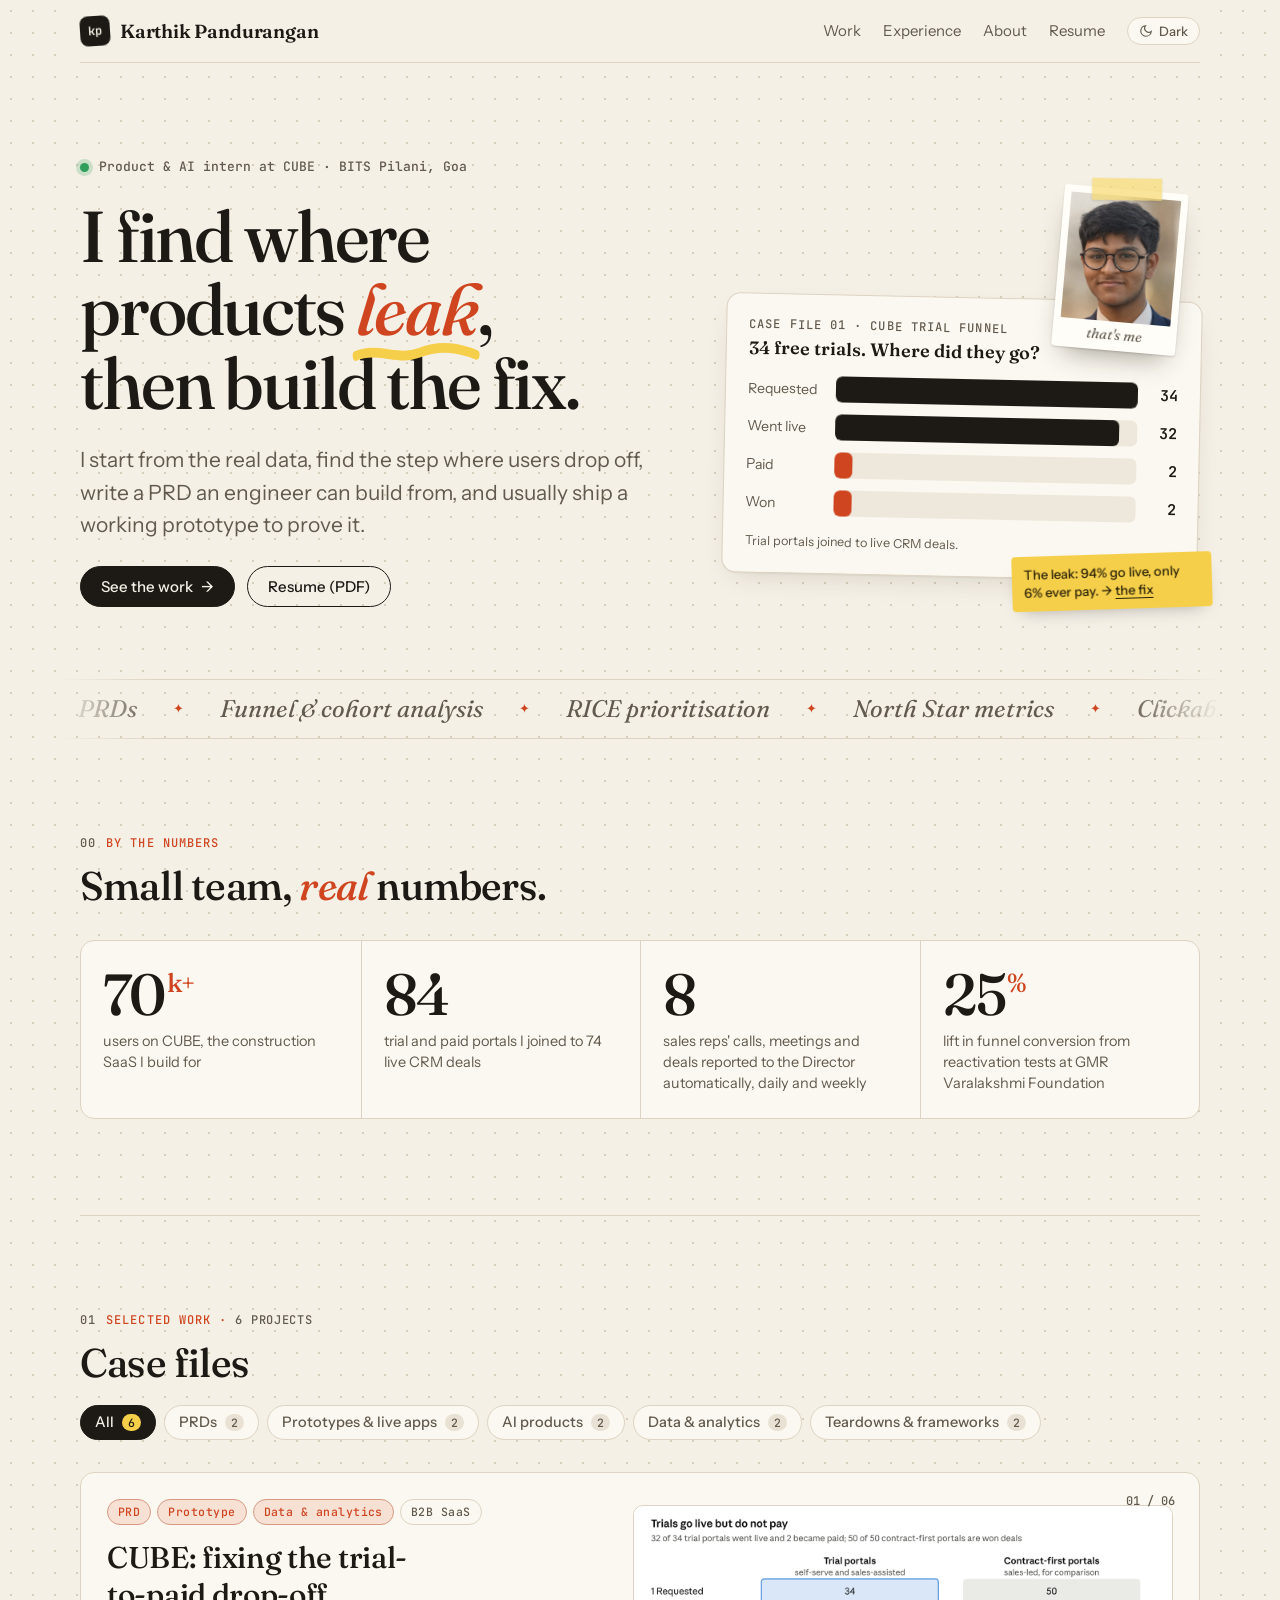
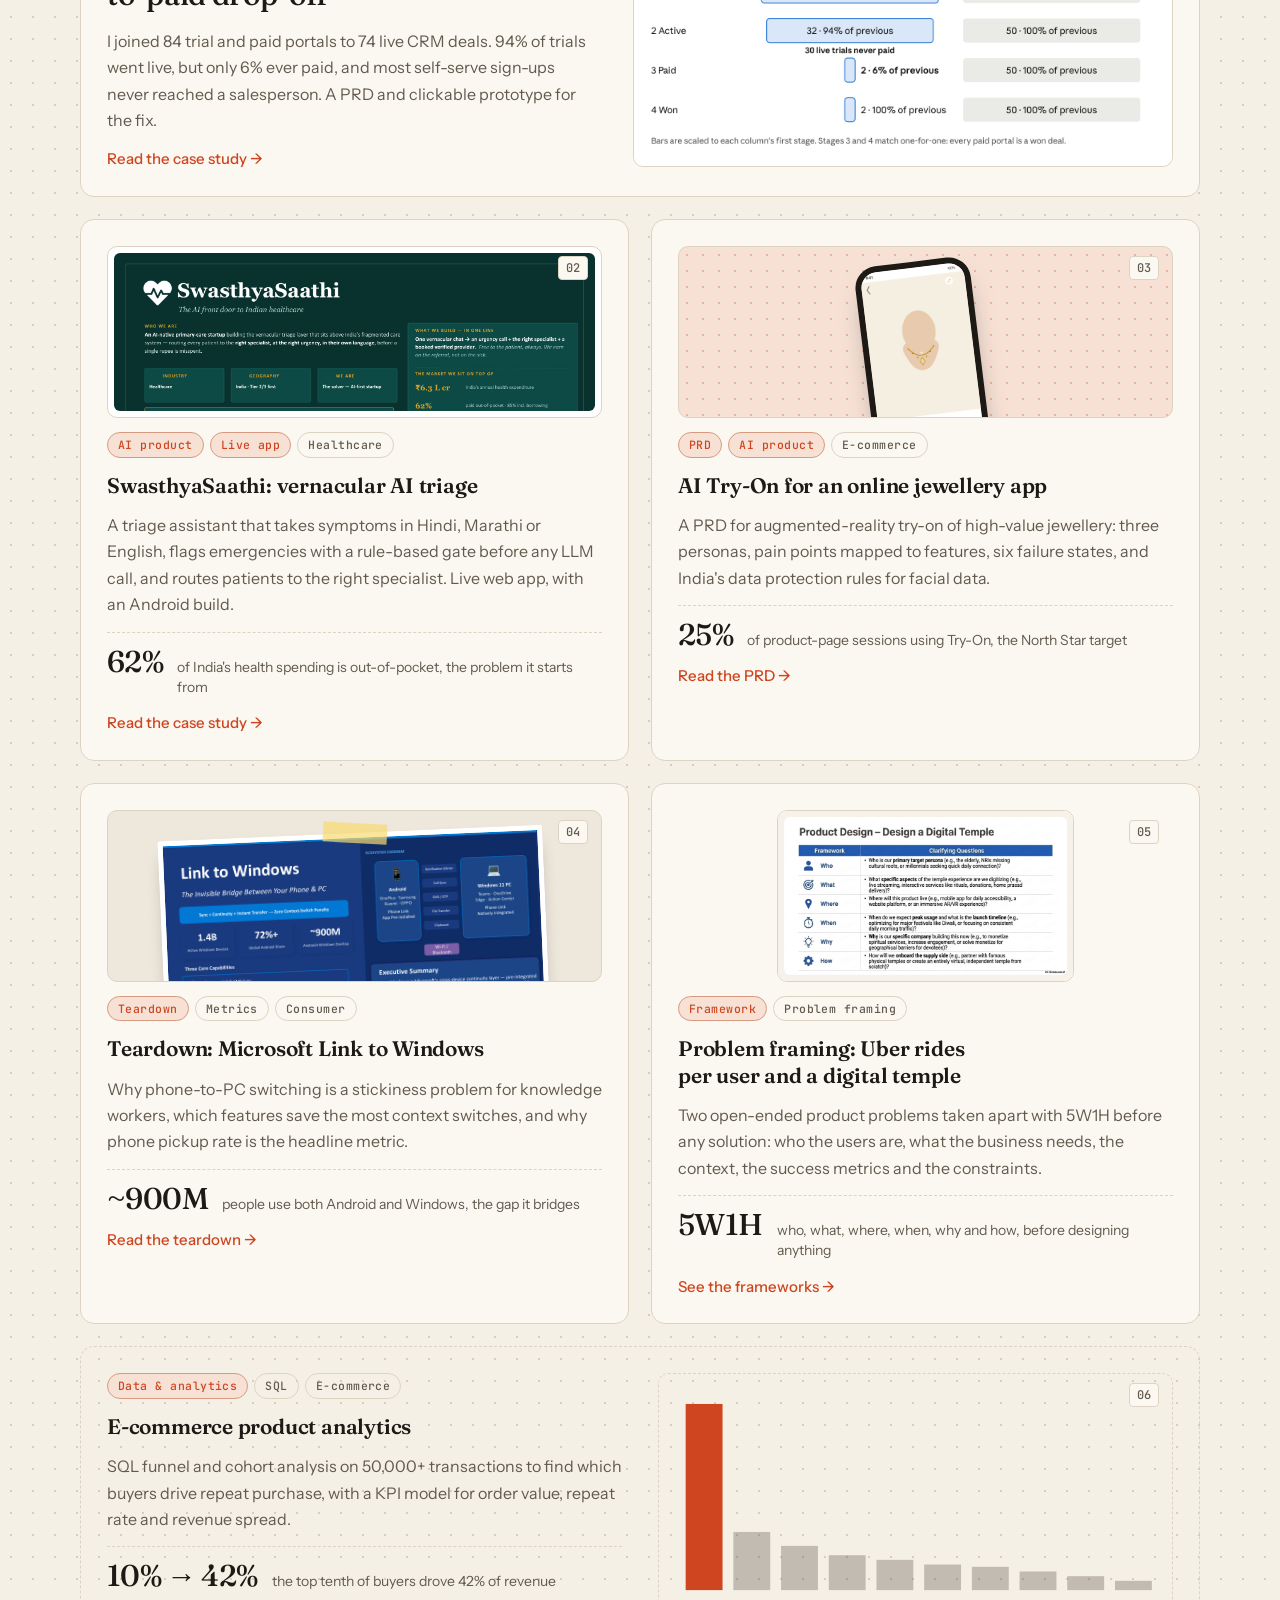
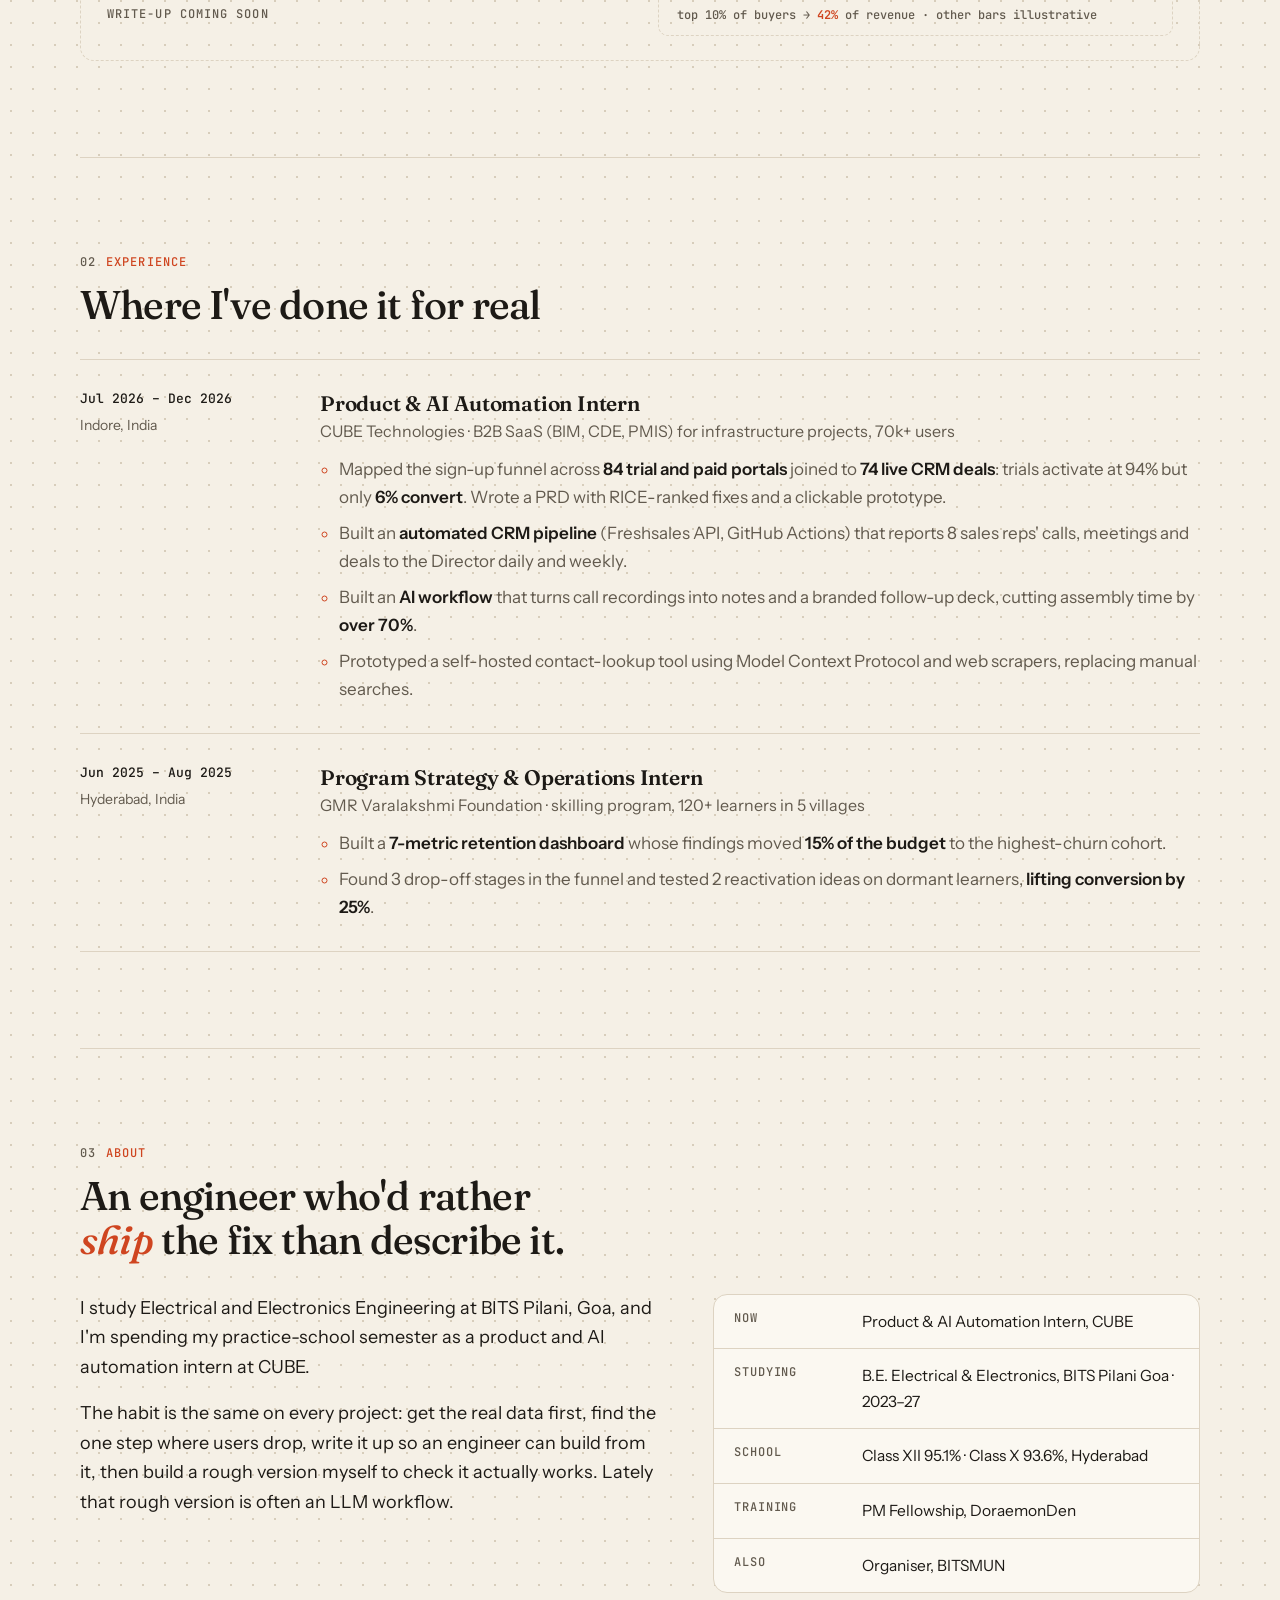
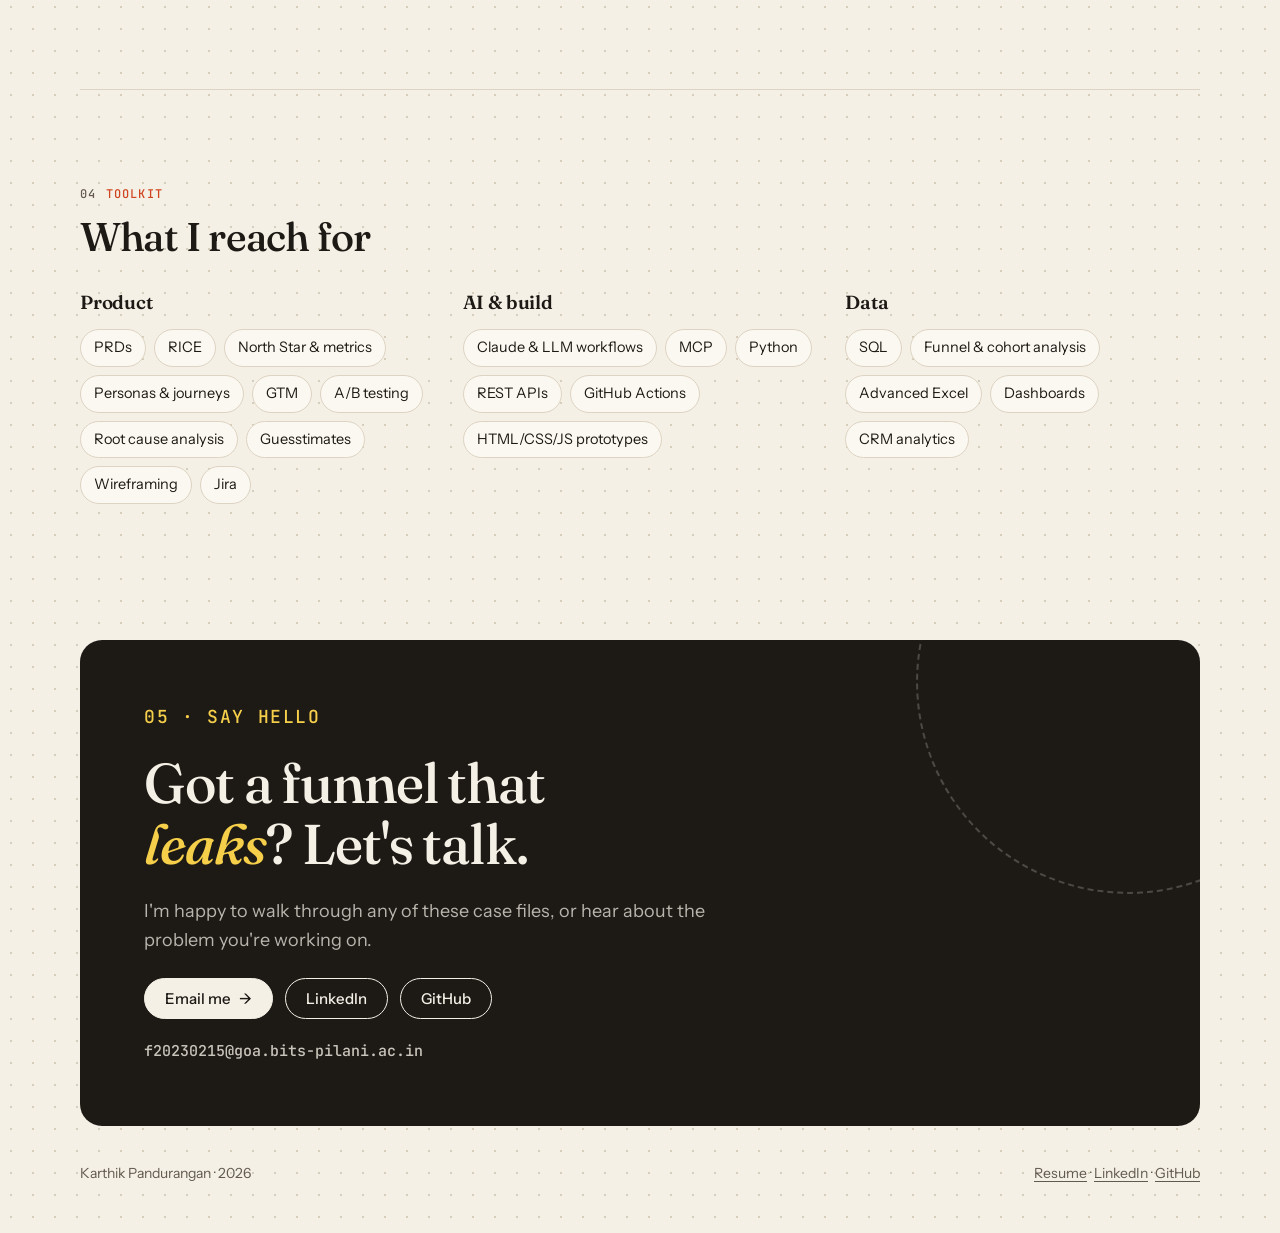
==== index.html @ a8453d81 "Portfolio site: product notebook design, six case studies" ====
<!doctype html>
<html lang="en">
<head>
<meta charset="utf-8">
<meta name="viewport" content="width=device-width, initial-scale=1, viewport-fit=cover">
<title>Karthik Pandurangan · Product</title>
<meta name="description" content="Product portfolio of Karthik Pandurangan: PRDs, prototypes and analyses from B2B SaaS and AI products.">
<script>try{var t=localStorage.getItem('theme');if(t)document.documentElement.dataset.theme=t}catch(e){}</script>
<link rel="icon" href="assets/favicon.svg" type="image/svg+xml">
<link rel="preconnect" href="https://fonts.googleapis.com">
<link rel="preconnect" href="https://fonts.gstatic.com" crossorigin>
<link rel="stylesheet" href="https://fonts.googleapis.com/css2?family=Fraunces:ital,opsz,wght@0,9..144,400;0,9..144,500;0,9..144,600;1,9..144,400;1,9..144,500&family=Instrument+Sans:wght@400;500;600&family=JetBrains+Mono:wght@500;600&display=swap">
<link rel="stylesheet" href="assets/site.css">
</head>
<body>

<header class="top">
  <a class="me" href="./"><i aria-hidden="true">kp</i>Karthik Pandurangan</a>
  <nav aria-label="Main">
    <a href="#work">Work</a>
    <a href="#experience">Experience</a>
    <a href="#about">About</a>
    <a href="assets/Karthik_Pandurangan_Resume.pdf">Resume</a>
    <button class="theme-btn" type="button">Theme</button>
  </nav>
</header>

<main class="wrap">

  <!-- hero -->
  <section class="hero">
    <div class="hero-copy">
      <span class="status">Product &amp; AI intern at CUBE · BITS Pilani, Goa</span>
      <h1>I find where products <em class="squiggle">leak<svg viewBox="0 0 200 20" preserveAspectRatio="none" aria-hidden="true"><path d="M4 13 C 40 4, 70 18, 105 10 S 170 6, 196 12"/></svg></em>, then build the fix.</h1>
      <p class="lede">I start from the real data, find the step where users drop off, write a PRD an engineer can build from, and usually ship a working prototype to prove it.</p>
      <div class="ctas">
        <a class="btn solid" href="#work">See the work <span class="arr">→</span></a>
        <a class="btn line" href="assets/Karthik_Pandurangan_Resume.pdf">Resume (PDF)</a>
      </div>
    </div>

    <div class="hero-art">
    <div class="pin">
      <img src="assets/karthik.jpg" width="440" height="503" alt="Karthik Pandurangan">
      <span aria-hidden="true">that's me</span>
    </div>
    <figure class="spec" aria-label="Example from my work: CUBE's trial funnel">
      <div class="spec-head">
        <span class="label">Case file 01 · CUBE trial funnel</span>
        <b>34 free trials. Where did they go?</b>
      </div>
      <div class="bars">
        <div class="bar"><span>Requested</span><div class="track"><div class="fill" style="--w:100%"></div></div><b>34</b></div>
        <div class="bar"><span>Went live</span><div class="track"><div class="fill" style="--w:94%"></div></div><b>32</b></div>
        <div class="bar leak"><span>Paid</span><div class="track"><div class="fill" style="--w:6%"></div></div><b>2</b></div>
        <div class="bar leak"><span>Won</span><div class="track"><div class="fill" style="--w:6%"></div></div><b>2</b></div>
      </div>
      <small>Trial portals joined to live CRM deals.</small>
      <p class="note">The leak: 94% go live, only 6% ever pay. →&nbsp;<a href="projects/cube-trial-to-paid/" style="color:inherit">the fix</a></p>
    </figure>
    </div>
  </section>

  <div class="ticker" aria-label="What I work with">
    <ul>
      <li>PRDs</li><li>Funnel &amp; cohort analysis</li><li>RICE prioritisation</li><li>North Star metrics</li>
      <li>Clickable prototypes</li><li>LLM workflows</li><li>Model Context Protocol</li><li>SQL</li>
      <li>Go-to-market</li><li>User journeys</li><li>GitHub Actions</li>
    </ul>
  </div>

  <!-- numbers -->
  <section class="block" aria-label="By the numbers">
    <div class="block-head reveal">
      <p class="label"><b>00</b>By the numbers</p>
      <h2>Small team, <em>real</em> numbers.</h2>
    </div>
    <div class="numbers reveal">
      <div><b data-count="70">70<sup>k+</sup></b><span>users on CUBE, the construction SaaS I build for</span></div>
      <div><b data-count="84">84</b><span>trial and paid portals I joined to 74 live CRM deals</span></div>
      <div><b data-count="8">8</b><span>sales reps' calls, meetings and deals reported to the Director automatically, daily and weekly</span></div>
      <div><b data-count="25">25<sup>%</sup></b><span>lift in funnel conversion from reactivation tests at GMR Varalakshmi Foundation</span></div>
    </div>
  </section>

  <!-- work -->
  <section class="block" id="work" aria-label="Selected work">
    <div class="work-head reveal">
      <div class="block-head">
        <p class="label"><b>01</b>Selected work · <span id="work-count" class="filter-count"></span></p>
        <h2>Case files</h2>
      </div>
      <div class="filter" id="work-filter" role="group" aria-label="Filter projects by type">
        <button type="button" data-filter="all" aria-pressed="true">All</button>
        <button type="button" data-filter="prd" aria-pressed="false">PRDs</button>
        <button type="button" data-filter="prototype" aria-pressed="false">Prototypes &amp; live apps</button>
        <button type="button" data-filter="ai" aria-pressed="false">AI products</button>
        <button type="button" data-filter="analytics" aria-pressed="false">Data &amp; analytics</button>
        <button type="button" data-filter="teardown" aria-pressed="false">Teardowns &amp; frameworks</button>
      </div>
    </div>

    <div class="cards">
      <a class="card feature reveal" href="projects/cube-trial-to-paid/" data-cats="prd prototype analytics">
        <div class="meta">
          <div class="tags"><span class="cat">PRD</span><span class="cat">Prototype</span><span class="cat">Data &amp; analytics</span><span>B2B SaaS</span></div>
          <h3>CUBE: fixing the trial-to-paid drop-off</h3>
          <p>I joined 84 trial and paid portals to 74 live CRM deals. 94% of trials went live, but only 6% ever paid, and most self-serve sign-ups never reached a salesperson. A PRD and clickable prototype for the fix.</p>
          <span class="go">Read the case study →</span>
        </div>
        <div class="shot"><img src="projects/cube-trial-to-paid/img/funnel.png" width="1344" height="650" alt="Funnel chart: 32 of 34 trial portals went live and 2 became paid, against 50 of 50 contract-first portals won"></div>
        <span class="idx">01 / 06</span>
      </a>

      <a class="card reveal" href="projects/swasthyasaathi/" data-cats="ai prototype">
        <div class="vis slide"><img src="projects/swasthyasaathi/img/slide-01.jpg" width="1600" height="900" loading="lazy" alt="SwasthyaSaathi strategy deck cover: the AI front door to Indian healthcare"></div>
        <span class="idx">02</span>
        <div class="tags"><span class="cat">AI product</span><span class="cat">Live app</span><span>Healthcare</span></div>
        <h3>SwasthyaSaathi: vernacular AI triage</h3>
        <p>A triage assistant that takes symptoms in Hindi, Marathi or English, flags emergencies with a rule-based gate before any LLM call, and routes patients to the right specialist. Live web app, with an Android build.</p>
        <div class="fact"><b>62%</b>of India's health spending is out-of-pocket, the problem it starts from</div>
        <span class="go">Read the case study →</span>
      </a>

      <a class="card reveal" href="projects/ai-try-on/" data-cats="prd ai">
        <div class="vis phone"><img src="projects/ai-try-on/img/m05-result.jpg" width="500" height="1163" loading="lazy" alt="Try-On result screen: a necklace previewed on the shopper's neckline"></div>
        <span class="idx">03</span>
        <div class="tags"><span class="cat">PRD</span><span class="cat">AI product</span><span>E-commerce</span></div>
        <h3>AI Try-On for an online jewellery app</h3>
        <p>A PRD for augmented-reality try-on of high-value jewellery: three personas, pain points mapped to features, six failure states, and India's data protection rules for facial data.</p>
        <div class="fact"><b>25%</b>of product-page sessions using Try-On, the North Star target</div>
        <span class="go">Read the PRD →</span>
      </a>

      <a class="card reveal" href="projects/link-to-windows/" data-cats="teardown">
        <div class="vis print"><img src="projects/link-to-windows/img/slide-01.jpg" width="1600" height="900" loading="lazy" alt="Link to Windows teardown cover: key numbers and the phone-to-PC ecosystem"></div>
        <span class="idx">04</span>
        <div class="tags"><span class="cat">Teardown</span><span>Metrics</span><span>Consumer</span></div>
        <h3>Teardown: Microsoft Link to Windows</h3>
        <p>Why phone-to-PC switching is a stickiness problem for knowledge workers, which features save the most context switches, and why phone pickup rate is the headline metric.</p>
        <div class="fact"><b>~900M</b>people use both Android and Windows, the gap it bridges</div>
        <span class="go">Read the teardown →</span>
      </a>

      <a class="card reveal" href="projects/problem-framing/" data-cats="teardown">
        <div class="vis slide top"><img src="projects/problem-framing/img/slide-01.jpg" width="1600" height="894" loading="lazy" alt="5W1H framework table for designing a digital temple"></div>
        <span class="idx">05</span>
        <div class="tags"><span class="cat">Framework</span><span>Problem framing</span></div>
        <h3>Problem framing: Uber rides per user and a digital temple</h3>
        <p>Two open-ended product problems taken apart with 5W1H before any solution: who the users are, what the business needs, the context, the success metrics and the constraints.</p>
        <div class="fact"><b>5W1H</b>who, what, where, when, why and how, before designing anything</div>
        <span class="go">See the frameworks →</span>
      </a>

      <div class="card soon reveal" data-cats="analytics">
        <div class="vis chart" role="img" aria-label="Illustrative bar chart of revenue by buyer decile: the top 10% of buyers bring 42% of revenue; the other bars are illustrative">
          <svg viewBox="0 0 220 90" preserveAspectRatio="none" aria-hidden="true">
            <rect class="top" x="4" y="6" width="17" height="80"/>
            <rect x="26" y="61" width="17" height="25"/><rect x="48" y="67" width="17" height="19"/><rect x="70" y="71" width="17" height="15"/>
            <rect x="92" y="73" width="17" height="13"/><rect x="114" y="75" width="17" height="11"/><rect x="136" y="76" width="17" height="10"/>
            <rect x="158" y="78" width="17" height="8"/><rect x="180" y="80" width="17" height="6"/><rect x="202" y="82" width="17" height="4"/>
          </svg>
          <span class="tag">top 10% of buyers → <b>42%</b> of revenue · other bars illustrative</span>
        </div>
        <span class="idx">06</span>
        <div class="tags"><span class="cat">Data &amp; analytics</span><span>SQL</span><span>E-commerce</span></div>
        <h3>E-commerce product analytics</h3>
        <p>SQL funnel and cohort analysis on 50,000+ transactions to find which buyers drive repeat purchase, with a KPI model for order value, repeat rate and revenue spread.</p>
        <div class="fact"><b>10% → 42%</b>the top tenth of buyers drove 42% of revenue</div>
        <span class="label">Write-up coming soon</span>
      </div>
    </div>
  </section>

  <!-- experience -->
  <section class="block" id="experience" aria-label="Experience">
    <div class="block-head reveal">
      <p class="label"><b>02</b>Experience</p>
      <h2>Where I've done it for real</h2>
    </div>
    <ol class="timeline">
      <li class="reveal">
        <div class="when"><b>Jul 2026 – Dec 2026</b><span>Indore, India</span></div>
        <div class="what">
          <h3>Product &amp; AI Automation Intern<small>CUBE Technologies · B2B SaaS (BIM, CDE, PMIS) for infrastructure projects, 70k+ users</small></h3>
          <ul>
            <li>Mapped the sign-up funnel across <b>84 trial and paid portals</b> joined to <b>74 live CRM deals</b>: trials activate at 94% but only <b>6% convert</b>. Wrote a PRD with RICE-ranked fixes and a clickable prototype.</li>
            <li>Built an <b>automated CRM pipeline</b> (Freshsales API, GitHub Actions) that reports 8 sales reps' calls, meetings and deals to the Director daily and weekly.</li>
            <li>Built an <b>AI workflow</b> that turns call recordings into notes and a branded follow-up deck, cutting assembly time by <b>over 70%</b>.</li>
            <li>Prototyped a self-hosted contact-lookup tool using Model Context Protocol and web scrapers, replacing manual searches.</li>
          </ul>
        </div>
      </li>
      <li class="reveal">
        <div class="when"><b>Jun 2025 – Aug 2025</b><span>Hyderabad, India</span></div>
        <div class="what">
          <h3>Program Strategy &amp; Operations Intern<small>GMR Varalakshmi Foundation · skilling program, 120+ learners in 5 villages</small></h3>
          <ul>
            <li>Built a <b>7-metric retention dashboard</b> whose findings moved <b>15% of the budget</b> to the highest-churn cohort.</li>
            <li>Found 3 drop-off stages in the funnel and tested 2 reactivation ideas on dormant learners, <b>lifting conversion by 25%</b>.</li>
          </ul>
        </div>
      </li>
    </ol>
  </section>

  <!-- about -->
  <section class="block" id="about" aria-label="About">
    <div class="block-head reveal">
      <p class="label"><b>03</b>About</p>
      <h2>An engineer who'd rather <em>ship</em> the fix than describe it.</h2>
    </div>
    <div class="about">
      <div class="read reveal">
        <p>I study Electrical and Electronics Engineering at BITS Pilani, Goa, and I'm spending my practice-school semester as a product and AI automation intern at CUBE.</p>
        <p>The habit is the same on every project: get the real data first, find the one step where users drop, write it up so an engineer can build from it, then build a rough version myself to check it actually works. Lately that rough version is often an LLM workflow.</p>
      </div>
      <dl class="sheet reveal">
        <div><dt>Now</dt><dd>Product &amp; AI Automation Intern, CUBE</dd></div>
        <div><dt>Studying</dt><dd>B.E. Electrical &amp; Electronics, BITS Pilani Goa · 2023–27</dd></div>
        <div><dt>School</dt><dd>Class XII 95.1% · Class X 93.6%, Hyderabad</dd></div>
        <div><dt>Training</dt><dd>PM Fellowship, DoraemonDen</dd></div>
        <div><dt>Also</dt><dd>Organiser, BITSMUN</dd></div>
      </dl>
    </div>
  </section>

  <!-- toolkit -->
  <section class="block" aria-label="Toolkit">
    <div class="block-head reveal">
      <p class="label"><b>04</b>Toolkit</p>
      <h2>What I reach for</h2>
    </div>
    <div class="kit">
      <div class="reveal">
        <h3>Product</h3>
        <ul class="chips"><li>PRDs</li><li>RICE</li><li>North Star &amp; metrics</li><li>Personas &amp; journeys</li><li>GTM</li><li>A/B testing</li><li>Root cause analysis</li><li>Guesstimates</li><li>Wireframing</li><li>Jira</li></ul>
      </div>
      <div class="reveal">
        <h3>AI &amp; build</h3>
        <ul class="chips"><li>Claude &amp; LLM workflows</li><li>MCP</li><li>Python</li><li>REST APIs</li><li>GitHub Actions</li><li>HTML/CSS/JS prototypes</li></ul>
      </div>
      <div class="reveal">
        <h3>Data</h3>
        <ul class="chips"><li>SQL</li><li>Funnel &amp; cohort analysis</li><li>Advanced Excel</li><li>Dashboards</li><li>CRM analytics</li></ul>
      </div>
    </div>
  </section>

  <!-- contact -->
  <section class="contact reveal" id="contact" aria-label="Contact">
    <p class="label">05 · Say hello</p>
    <h2>Got a funnel that <em>leaks</em>? Let's talk.</h2>
    <p>I'm happy to walk through any of these case files, or hear about the problem you're working on.</p>
    <div class="ctas">
      <a class="btn solid" href="mailto:f20230215@goa.bits-pilani.ac.in">Email me <span class="arr">→</span></a>
      <a class="btn line" href="http://www.linkedin.com/in/karthik-pandurangan-2b660627a">LinkedIn</a>
      <a class="btn line" href="https://github.com/Karthik07p">GitHub</a>
    </div>
    <span class="email">f20230215@goa.bits-pilani.ac.in</span>
  </section>
</main>

<footer class="foot">
  <span>Karthik Pandurangan · 2026</span>
  <span><a href="assets/Karthik_Pandurangan_Resume.pdf">Resume</a> · <a href="http://www.linkedin.com/in/karthik-pandurangan-2b660627a">LinkedIn</a> · <a href="https://github.com/Karthik07p">GitHub</a></span>
</footer>

<script src="assets/site.js"></script>
</body>
</html>
---- assets/site.css ----
/* Karthik Pandurangan, product portfolio.
   Look: a product notebook. Warm dot-grid paper, ink-black serif headlines, one vermilion accent
   with a highlighter yellow for marks. Real numbers and screenshots still carry the case studies.
   Layout: one reading column (~68ch) for prose, widening to ~1120px for figures, tables and cards. */

:root {
  --paper: #f5f0e6;        /* page */
  --sheet: #fbf8f1;        /* raised surfaces: cards, tables, figures */
  --ink: #1d1a16;          /* text */
  --ink-2: #625a4e;        /* secondary text */
  --rule: #ddd3c2;         /* hairlines */
  --dot: #d7cdbb;          /* paper dot grid */
  --accent: #cf4520;       /* vermilion: links, key numbers */
  --accent-wash: #f7e1d5;  /* highlight fills */
  --mark: #f6cf4a;         /* highlighter */
  --warn: #b0381a;         /* the drop-off figure */
  --shadow: 0 1px 0 rgba(40, 30, 15, .04), 0 10px 30px -14px rgba(40, 30, 15, .22);

  --display: "Fraunces", Georgia, "Times New Roman", serif;
  --body: "Instrument Sans", "Segoe UI", system-ui, sans-serif;
  --mono: "JetBrains Mono", ui-monospace, Consolas, monospace;

  --read: 68ch;
  --wide: 1120px;
  --gutter-l: max(20px, env(safe-area-inset-left, 0px));
  --gutter-r: max(20px, env(safe-area-inset-right, 0px));
  color-scheme: light;
}
@media (prefers-color-scheme: dark) {
  :root:not([data-theme="light"]) {
    --paper: #16130f; --sheet: #1f1b16; --ink: #f0e9dd; --ink-2: #ab9f8e; --rule: #352f27; --dot: #2c2720;
    --accent: #ff7f55; --accent-wash: #3a2219; --mark: #c99d2a; --warn: #ff8f6b;
    --shadow: 0 1px 0 rgba(0,0,0,.2), 0 12px 30px -14px rgba(0,0,0,.6); color-scheme: dark;
  }
}
:root[data-theme="dark"] {
  --paper: #16130f; --sheet: #1f1b16; --ink: #f0e9dd; --ink-2: #ab9f8e; --rule: #352f27; --dot: #2c2720;
  --accent: #ff7f55; --accent-wash: #3a2219; --mark: #c99d2a; --warn: #ff8f6b;
  --shadow: 0 1px 0 rgba(0,0,0,.2), 0 12px 30px -14px rgba(0,0,0,.6); color-scheme: dark;
}

* { box-sizing: border-box; }
html { -webkit-text-size-adjust: 100%; scroll-behavior: smooth; scroll-padding-top: 80px; }
body {
  margin: 0; color: var(--ink);
  background-color: var(--paper);
  background-image: radial-gradient(var(--dot) 1px, transparent 1.2px);
  background-size: 22px 22px;
  font: 400 17px/1.65 var(--body);
  padding-left: var(--gutter-l); padding-right: var(--gutter-r);
  overflow-x: hidden;
}
img { max-width: 100%; height: auto; display: block; }
a { color: var(--accent); text-underline-offset: 3px; text-decoration-thickness: 1px; }
a:hover { text-decoration-thickness: 2px; }
:focus-visible { outline: 2px solid var(--accent); outline-offset: 3px; border-radius: 3px; }
::selection { background: var(--mark); color: #1d1a16; }

.wrap { max-width: var(--wide); margin: 0 auto; }
.read { max-width: var(--read); }

/* ---------- top bar ---------- */
.top {
  position: sticky; top: 0; z-index: 20;
  max-width: var(--wide); margin: 0 auto; padding-block: 16px;
  display: flex; flex-wrap: wrap; gap: 8px 24px; align-items: center; justify-content: space-between;
  border-bottom: 1px solid var(--rule);
}
.top::before { /* frosted bar that reaches the screen edges */
  content: ""; position: absolute; inset: 0 calc(-1 * var(--gutter-r)) 0 calc(-1 * var(--gutter-l)); z-index: -1;
  background: color-mix(in srgb, var(--paper) 86%, transparent);
  -webkit-backdrop-filter: blur(10px); backdrop-filter: blur(10px);
}
.top .me { display: inline-flex; align-items: center; gap: 10px; font: 600 19px/1.2 var(--display); color: var(--ink); text-decoration: none; letter-spacing: -0.01em; }
.top .me i {
  font: 600 12px/1 var(--mono); font-style: normal; color: var(--paper); background: var(--ink);
  width: 30px; height: 30px; border-radius: 8px; display: grid; place-items: center; transform: rotate(-4deg);
}
.top nav { display: flex; flex-wrap: wrap; gap: 6px 22px; font-size: 15px; align-items: center; }
.top nav a { color: var(--ink-2); text-decoration: none; }
.top nav a:hover, .top nav a[aria-current="page"] { color: var(--ink); }
.theme-btn {
  display: inline-flex; align-items: center; gap: 6px; padding: 6px 11px; border-radius: 999px;
  border: 1px solid var(--rule); background: var(--sheet); color: var(--ink-2);
  font: 500 13px/1 var(--body); cursor: pointer;
}
.theme-btn:hover { color: var(--ink); border-color: var(--ink-2); }
.theme-btn svg { width: 14px; height: 14px; }
@media (max-width: 560px) { .top nav { gap: 6px 16px; font-size: 14px; } }

/* ---------- type ---------- */
h1, h2, h3 { font-family: var(--display); color: var(--ink); text-wrap: balance; margin: 0; font-optical-sizing: auto; }
h1 { font-weight: 500; font-size: clamp(38px, 6.4vw, 72px); line-height: 1.02; letter-spacing: -0.03em; }
h2 { font-weight: 500; font-size: clamp(28px, 3.6vw, 40px); line-height: 1.1; letter-spacing: -0.02em; }
h3 { font-weight: 600; font-size: 21px; line-height: 1.25; letter-spacing: -0.01em; }
h1 em, h2 em { font-style: italic; color: var(--accent); }
p { margin: 0; }
.lede { font-size: clamp(18px, 2.1vw, 21px); line-height: 1.55; color: var(--ink-2); }
.label {
  font: 500 12px/1.4 var(--mono); letter-spacing: 0.09em; text-transform: uppercase; color: var(--ink-2);
}
.num { font-variant-numeric: tabular-nums; }
.mark { background: linear-gradient(transparent 58%, var(--mark) 58%, var(--mark) 90%, transparent 90%); padding: 0 2px; }

/* ---------- home: hero ---------- */
.hero {
  padding-block: clamp(44px, 8vw, 96px) clamp(44px, 6vw, 72px);
  display: grid; grid-template-columns: minmax(0, 1.25fr) minmax(0, 1fr); gap: 48px; align-items: center;
}
.hero-copy { display: grid; gap: 24px; }
.hero h1 { max-width: 13ch; }
.hero .lede { max-width: 48ch; }
.status { display: inline-flex; align-items: center; gap: 10px; font: 500 13px/1.3 var(--mono); color: var(--ink-2); }
.status::before {
  content: ""; width: 9px; height: 9px; border-radius: 50%; background: #2f9e5b; flex: none;
  box-shadow: 0 0 0 4px color-mix(in srgb, #2f9e5b 22%, transparent);
}
.squiggle { position: relative; white-space: nowrap; isolation: isolate; }
.squiggle svg { position: absolute; left: -2%; bottom: -0.14em; width: 104%; height: 0.3em; overflow: visible; z-index: -1; }
.squiggle path { fill: none; stroke: var(--mark); stroke-width: 9; stroke-linecap: round; stroke-dasharray: 260; stroke-dashoffset: 0; }
.ctas { display: flex; flex-wrap: wrap; gap: 12px; align-items: center; }
.btn {
  display: inline-flex; align-items: center; gap: 8px; padding: 12px 20px; border-radius: 999px;
  font: 500 15px/1 var(--body); text-decoration: none; border: 1.5px solid var(--ink);
}
.btn.solid { background: var(--ink); color: var(--paper); }
.btn.solid:hover { background: var(--accent); border-color: var(--accent); }
.btn.line { color: var(--ink); background: transparent; }
.btn.line:hover { background: var(--sheet); }
.btn .arr { transition: transform .2s ease; }
.btn:hover .arr { transform: translateX(3px); }

/* portrait, pinned above the funnel card like a polaroid */
.hero-art { position: relative; padding-top: 100px; min-width: 0; }
.pin {
  position: absolute; top: 0; right: 18px; z-index: 2; width: 124px; margin: 0;
  background: #fffdf8; padding: 7px 7px 0; border-radius: 3px; transform: rotate(5deg);
  box-shadow: 0 1px 2px rgba(40, 30, 15, .18), 0 14px 26px -12px rgba(40, 30, 15, .45);
}
.pin img { width: 100%; aspect-ratio: 440 / 503; object-fit: cover; border-radius: 1px; }
.pin span { display: block; padding: 5px 0 7px; text-align: center; font: italic 400 14px/1.2 var(--display); color: #625a4e; }
.pin::before { /* a strip of tape */
  content: ""; position: absolute; top: -11px; left: 50%; width: 70px; height: 22px; margin-left: -35px;
  background: color-mix(in srgb, var(--mark) 55%, rgba(255, 255, 255, .35)); transform: rotate(-4deg);
  box-shadow: 0 1px 2px rgba(0, 0, 0, .12);
}

/* the annotated funnel card */
.spec {
  position: relative; background: var(--sheet); border: 1px solid var(--rule); border-radius: 14px;
  box-shadow: var(--shadow); padding: 22px 22px 20px; display: grid; gap: 16px; transform: rotate(1.2deg);
}
.spec .spec-head { display: grid; gap: 4px; padding-right: 108px; }
.spec .spec-head b { font: 600 18px/1.25 var(--display); }
.bars { display: grid; gap: 12px; }
.bar { display: grid; grid-template-columns: 78px minmax(0, 1fr) 30px; gap: 10px; align-items: center; font-size: 14px; color: var(--ink-2); }
.bar .track { height: 26px; background: color-mix(in srgb, var(--rule) 45%, transparent); border-radius: 6px; overflow: hidden; }
.bar .fill { height: 100%; width: var(--w); background: var(--ink); border-radius: 6px; transform-origin: left; }
.bar.leak .fill { background: var(--accent); min-width: 8px; }
.bar b { font: 600 15px/1 var(--mono); color: var(--ink); text-align: right; }
.note {
  position: absolute; right: -16px; bottom: -30px; max-width: 200px; transform: rotate(-3deg);
  background: var(--mark); color: #2a2208; padding: 10px 12px; border-radius: 4px;
  font: 500 13px/1.35 var(--body); box-shadow: 0 8px 18px -10px rgba(0,0,0,.35);
}
.spec small { font-size: 12.5px; color: var(--ink-2); padding-right: 150px; }
@media (max-width: 860px) {
  .hero { grid-template-columns: minmax(0, 1fr); }
  .spec { transform: none; margin-bottom: 24px; }
  .note { right: 10px; }
}
@media (max-width: 860px) { .hero-art { padding-top: 64px; } .pin { right: 6px; } }
@media (max-width: 480px) {
  .spec small { padding-right: 0; padding-bottom: 44px; }
  .hero-art { padding-top: 54px; }
  .pin { width: 100px; padding: 5px 5px 0; }
  .pin span { font-size: 12.5px; padding: 3px 0 5px; }
  .spec .spec-head { padding-right: 92px; }
}

/* ---------- ticker ---------- */
.ticker {
  border-block: 1px solid var(--rule); overflow: hidden; padding-block: 16px;
  margin-inline: calc(-1 * var(--gutter-l)) calc(-1 * var(--gutter-r));
  -webkit-mask-image: linear-gradient(90deg, transparent, #000 8%, #000 92%, transparent);
  mask-image: linear-gradient(90deg, transparent, #000 8%, #000 92%, transparent);
}
.ticker ul { display: flex; margin: 0; padding: 0; list-style: none; width: max-content; }
.ticker li { font: 400 italic 24px/1.1 var(--display); color: var(--ink-2); white-space: nowrap; padding-inline: 18px; }
.ticker li::after { content: "✦"; font-style: normal; font-size: 13px; color: var(--accent); margin-left: 36px; vertical-align: 4px; }

/* ---------- home: section scaffolding ---------- */
.block { padding-block: clamp(56px, 8vw, 96px); display: grid; gap: 32px; }
.block + .block { border-top: 1px solid var(--rule); }
.block-head { display: grid; gap: 12px; max-width: 62ch; }
.block-head .label { color: var(--accent); }
.block-head .label b { color: var(--ink-2); font-weight: 500; margin-right: 10px; }

/* numbers */
.numbers { display: grid; grid-template-columns: repeat(4, minmax(0, 1fr)); border: 1px solid var(--rule); border-radius: 14px; background: var(--sheet); overflow: hidden; }
.numbers > div { padding: 24px 22px; display: grid; gap: 8px; align-content: start; min-width: 0; }
.numbers > div + div { border-left: 1px solid var(--rule); }
.numbers b { font: 500 clamp(40px, 5vw, 58px)/1 var(--display); letter-spacing: -0.03em; font-variant-numeric: tabular-nums; }
.numbers b sup { font-size: .45em; color: var(--accent); vertical-align: .9em; margin-left: 2px; }
.numbers span { font-size: 14.5px; color: var(--ink-2); line-height: 1.45; }
@media (max-width: 860px) {
  .numbers { grid-template-columns: repeat(2, minmax(0, 1fr)); }
  .numbers > div:nth-child(3) { border-left: 0; }
  .numbers > div:nth-child(n+3) { border-top: 1px solid var(--rule); }
}

/* work filter: one row of toggle chips, single select */
.work-head { display: grid; gap: 20px; }
.filter { display: flex; flex-wrap: wrap; gap: 8px; }
.filter button {
  display: inline-flex; align-items: center; gap: 8px; padding: 8px 14px; border-radius: 999px; cursor: pointer;
  font: 500 14.5px/1.2 var(--body); color: var(--ink-2); background: var(--sheet); border: 1px solid var(--rule);
  transition: background-color .15s ease, color .15s ease, border-color .15s ease;
}
.filter button:hover { color: var(--ink); border-color: var(--ink-2); }
.filter button i { font: 500 11.5px/1 var(--mono); font-style: normal; padding: 3px 6px; border-radius: 999px; background: color-mix(in srgb, var(--rule) 60%, transparent); color: var(--ink-2); }
.filter button[aria-pressed="true"] { background: var(--ink); border-color: var(--ink); color: var(--paper); }
.filter button[aria-pressed="true"] i { background: var(--mark); color: #1d1a16; }
@media (max-width: 480px) { .filter { gap: 6px; } .filter button { padding: 7px 11px; font-size: 13.5px; gap: 6px; } }
.filter-count { font: 500 12px/1.4 var(--mono); letter-spacing: 0.06em; color: var(--ink-2); }

/* work cards */
.cards { display: grid; grid-template-columns: repeat(2, minmax(0, 1fr)); gap: 22px; }
.card {
  position: relative; display: grid; gap: 14px; align-content: start; padding: 26px 26px 24px;
  background: var(--sheet); border: 1px solid var(--rule); border-radius: 14px; color: inherit; text-decoration: none;
  transition: transform .25s ease, box-shadow .25s ease, border-color .25s ease;
}
a.card:hover { transform: translateY(-4px); box-shadow: var(--shadow); border-color: color-mix(in srgb, var(--ink) 30%, var(--rule)); }
a.card:hover h3 { color: var(--accent); }
.card[hidden] { display: none; }
.card .idx { position: absolute; top: 22px; right: 24px; font: 500 12px/1 var(--mono); color: var(--ink-2); }
.card p { color: var(--ink-2); font-size: 16px; }
.card .fact { display: flex; gap: 14px; align-items: baseline; padding-top: 14px; border-top: 1px dashed var(--rule); font-size: 14px; color: var(--ink-2); line-height: 1.45; }
.card .fact b { font: 500 30px/1 var(--display); color: var(--ink); letter-spacing: -0.02em; white-space: nowrap; }
.card .go { font-size: 15px; font-weight: 500; color: var(--accent); }
.card.soon { border-style: dashed; background: transparent; }
.card.feature { grid-column: 1 / -1; grid-template-columns: minmax(0, 1fr) minmax(0, 1.1fr); gap: 20px 36px; align-items: center; }
.card.feature .meta { display: grid; gap: 14px; }
.card.feature h3 { font-size: clamp(24px, 2.6vw, 30px); font-weight: 500; }
.card.feature .shot { border: 1px solid var(--rule); border-radius: 10px; overflow: hidden; background: #fff; }
/* card visuals: one band per card, same height, different treatment */
.card .vis { position: relative; height: 172px; border-radius: 10px; overflow: hidden; border: 1px solid var(--rule); background: #fff; }
.card .vis img { transition: transform .4s ease; }
a.card:hover .vis img { transform: scale(1.03); }
.vis.slide { padding: 6px; }   /* slides were captured on white: a white mat around them */
.vis.slide img { width: 100%; height: 100%; object-fit: cover; object-position: left top; border-radius: 6px; }
.vis.slide.top img { object-position: center top; }
.vis.print { background: color-mix(in srgb, var(--rule) 45%, var(--sheet)); }   /* a printed slide taped into the notebook */
.vis.print img {
  position: absolute; left: 50%; top: 22px; width: 78%; margin-left: -39%; transform: rotate(-2.5deg);
  background: #fff; padding: 5px; border-radius: 3px; box-shadow: 0 10px 20px -10px rgba(0, 0, 0, .45);
}
a.card:hover .vis.print img { transform: rotate(-1deg) scale(1.03); }
.vis.print::after {
  content: ""; position: absolute; top: 12px; left: 50%; width: 64px; height: 20px; margin-left: -32px; transform: rotate(3deg);
  background: color-mix(in srgb, var(--mark) 55%, rgba(255, 255, 255, .35)); z-index: 1;
}
.vis.phone { background: var(--accent-wash); }   /* the phone peeks up out of the band */
.vis.phone::before {
  content: ""; position: absolute; inset: 0;
  background-image: radial-gradient(color-mix(in srgb, var(--accent) 30%, transparent) 1px, transparent 1.2px); background-size: 16px 16px;
}
.vis.phone img {
  position: absolute; left: 50%; top: 14px; width: 116px; margin-left: -58px; transform: rotate(-7deg);
  border: 6px solid #1d1a16; border-radius: 22px; background: #fff; box-shadow: 0 16px 28px -12px rgba(0, 0, 0, .5);
}
a.card:hover .vis.phone img { transform: rotate(-4deg) translateY(-6px); }
.vis.chart { background: transparent; border-style: dashed; padding: 16px 18px 12px; display: grid; grid-template-rows: minmax(0, 1fr) auto; gap: 8px; }
.vis.chart svg { width: 100%; height: 100%; }
.vis.chart rect { fill: color-mix(in srgb, var(--ink-2) 35%, transparent); }
.vis.chart rect.top { fill: var(--accent); }
.vis.chart .tag { font: 500 12px/1.3 var(--mono); color: var(--ink-2); }
.vis.chart .tag b { color: var(--accent); font-weight: 600; }
.card > .vis ~ .idx { /* index tag clipped onto the visual's corner */
  top: 36px; right: 40px; z-index: 2; padding: 5px 7px; border-radius: 4px; background: var(--sheet); border: 1px solid var(--rule);
}
.card > .vis ~ .tags { padding-right: 0; }
.card.soon { grid-column: 1 / -1; grid-template-columns: minmax(0, 1fr) minmax(0, 1fr); gap: 14px 36px; }   /* last card: full row, chart on the right */
.card.soon > * { grid-column: 1; }
.card.soon > .vis { grid-column: 2; grid-row: 1 / span 6; height: auto; min-height: 172px; }

.tags { display: flex; flex-wrap: wrap; gap: 6px; padding-right: 44px; }
.tags span { font: 500 11.5px/1 var(--mono); letter-spacing: 0.04em; color: var(--ink-2); border: 1px solid var(--rule); border-radius: 999px; padding: 6px 10px; }
.tags span.cat { color: var(--accent); border-color: color-mix(in srgb, var(--accent) 40%, var(--rule)); background: var(--accent-wash); }
@media (max-width: 860px) {
  .cards { grid-template-columns: minmax(0, 1fr); }
  .card.feature { grid-template-columns: minmax(0, 1fr); }
  .card.feature .shot { order: -1; }
  .card .vis { height: 156px; }
  .card.soon { grid-template-columns: minmax(0, 1fr); }
  .card.soon > .vis { grid-column: 1; grid-row: auto; height: 156px; min-height: 0; }
}

/* experience timeline */
.timeline { list-style: none; margin: 0; padding: 0; display: grid; }
.timeline > li { display: grid; grid-template-columns: 200px minmax(0, 1fr); gap: 8px 40px; padding-block: 30px; border-top: 1px solid var(--rule); }
.timeline > li:last-child { border-bottom: 1px solid var(--rule); }
.timeline .when { display: grid; gap: 6px; align-content: start; }
.timeline .when b { font: 500 13px/1.4 var(--mono); color: var(--ink); }
.timeline .when span { font-size: 14px; color: var(--ink-2); }
.timeline .what { display: grid; gap: 12px; }
.timeline .what h3 small { display: block; font: 400 16px/1.4 var(--body); color: var(--ink-2); margin-top: 4px; letter-spacing: 0; }
.timeline ul { margin: 0; padding-left: 1.1em; display: grid; gap: 8px; color: var(--ink-2); }
.timeline ul b { color: var(--ink); font-weight: 600; }
.timeline li li::marker { color: var(--accent); }
@media (max-width: 760px) { .timeline > li { grid-template-columns: minmax(0, 1fr); } }

/* about + spec sheet */
.about { display: grid; grid-template-columns: minmax(0, 1.2fr) minmax(0, 1fr); gap: 48px; align-items: start; }
.about .read { display: grid; gap: 16px; font-size: 18px; }
.sheet { margin: 0; background: var(--sheet); border: 1px solid var(--rule); border-radius: 14px; overflow: hidden; }
.sheet > div { display: grid; grid-template-columns: 112px minmax(0, 1fr); gap: 16px; padding: 14px 20px; }
.sheet > div + div { border-top: 1px solid var(--rule); }
.sheet dt { font: 500 12px/1.6 var(--mono); letter-spacing: 0.08em; text-transform: uppercase; color: var(--ink-2); }
.sheet dd { margin: 0; font-size: 15.5px; }
@media (max-width: 860px) { .about { grid-template-columns: minmax(0, 1fr); } }

/* toolkit */
.kit { display: grid; grid-template-columns: repeat(3, minmax(0, 1fr)); gap: 28px; }
.kit > div { display: grid; gap: 14px; align-content: start; }
.kit h3 { font-size: 19px; }
.chips { display: flex; flex-wrap: wrap; gap: 8px; list-style: none; margin: 0; padding: 0; }
.chips li { border: 1px solid var(--rule); border-radius: 999px; padding: 6px 13px; font-size: 14.5px; background: var(--sheet); transition: background .2s, color .2s, border-color .2s; }
.chips li:hover { background: var(--ink); color: var(--paper); border-color: var(--ink); }
@media (max-width: 860px) { .kit { grid-template-columns: minmax(0, 1fr); } }

/* contact */
.contact {
  margin-block: clamp(24px, 4vw, 40px) 0; padding: clamp(32px, 6vw, 64px); border-radius: 22px;
  background: var(--ink); color: var(--paper); display: grid; gap: 22px; position: relative; overflow: hidden;
}
.contact .label { color: var(--mark); }
.contact h2 { color: var(--paper); font-size: clamp(32px, 5vw, 56px); max-width: 16ch; position: relative; }
.contact h2 em { color: var(--mark); }
.contact p { color: color-mix(in srgb, var(--paper) 72%, var(--ink)); max-width: 52ch; font-size: 18px; position: relative; }
.contact .ctas { position: relative; }
.contact .btn { border-color: var(--paper); }
.contact .btn.solid { background: var(--paper); color: var(--ink); }
.contact .btn.solid:hover { background: var(--mark); border-color: var(--mark); color: #1d1a16; }
.contact .btn.line { color: var(--paper); }
.contact .btn.line:hover { background: color-mix(in srgb, var(--paper) 12%, transparent); }
.contact .email { font: 500 15px/1.4 var(--mono); color: color-mix(in srgb, var(--paper) 80%, var(--ink)); overflow-wrap: anywhere; }
.contact::after { /* a big dashed circle, like a margin doodle */
  content: ""; position: absolute; width: 420px; height: 420px; right: -140px; top: -170px; border-radius: 50%;
  border: 2px dashed color-mix(in srgb, var(--paper) 22%, transparent);
}

/* ---------- case study ---------- */
.case-head { padding-block: clamp(40px, 7vw, 80px) 32px; display: grid; gap: 22px; }
.case-head h1 { max-width: 18ch; font-size: clamp(36px, 5.6vw, 62px); }
.case-head .lede { max-width: 56ch; }
.case-head > .label:first-child { color: var(--accent); }

.facts-strip {
  display: grid; grid-template-columns: repeat(4, minmax(0, 1fr)); gap: 0;
  border: 1px solid var(--rule); border-radius: 12px; background: var(--sheet); margin-block: 8px 0; overflow: hidden;
}
.facts-strip div { padding: 16px 20px; display: grid; gap: 4px; min-width: 0; }
.facts-strip div + div { border-left: 1px solid var(--rule); }
.facts-strip dd { margin: 0; font-size: 15px; }
.facts-strip dt { font: 500 12px/1.4 var(--mono); letter-spacing: 0.08em; text-transform: uppercase; color: var(--ink-2); }
@media (max-width: 760px) {
  .facts-strip { grid-template-columns: repeat(2, minmax(0, 1fr)); }
  .facts-strip div:nth-child(3) { border-left: 0; }
  .facts-strip div:nth-child(n+3) { border-top: 1px solid var(--rule); }
}

.stats { display: grid; grid-template-columns: repeat(4, minmax(0, 1fr)); gap: 28px; padding-block: 44px; }
.stat { display: grid; gap: 8px; align-content: start; padding-top: 14px; border-top: 3px solid var(--ink); }
.stat b { font: 500 clamp(40px, 5vw, 58px)/1 var(--display); letter-spacing: -0.03em; font-variant-numeric: tabular-nums; }
.stat.bad { border-top-color: var(--warn); }
.stat.bad b { color: var(--warn); }
.stat.long b { font-size: clamp(30px, 3.6vw, 40px); line-height: 1.15; }
.stat span { font-size: 15px; color: var(--ink-2); max-width: 22ch; }
@media (max-width: 760px) { .stats { grid-template-columns: repeat(2, minmax(0, 1fr)); } }

section.part { padding-block: 48px; border-top: 1px solid var(--rule); display: grid; gap: 20px; }
section.part > .read { display: grid; gap: 16px; }
.part .label { color: var(--accent); }
.part ul, .part ol { margin: 0; padding-left: 1.2em; display: grid; gap: 10px; }
.part li::marker { color: var(--accent); }

figure { margin: 8px 0 0; display: grid; gap: 10px; }
figure .frame { background: var(--sheet); border: 1px solid var(--rule); border-radius: 10px; overflow: hidden; }
figure .frame.light { background: #ffffff; }   /* screenshots and the chart were captured on white */
figcaption { font-size: 14px; color: var(--ink-2); max-width: var(--read); }

.gallery { display: grid; grid-template-columns: repeat(2, minmax(0, 1fr)); gap: 28px 24px; }
@media (max-width: 760px) { .gallery { grid-template-columns: minmax(0, 1fr); } }

.table-wrap { overflow-x: auto; border: 1px solid var(--rule); border-radius: 10px; background: var(--sheet); }
table { border-collapse: collapse; width: 100%; font-size: 15px; min-width: 620px; }
th, td { text-align: left; vertical-align: top; padding: 12px 16px; border-bottom: 1px solid var(--rule); }
th { font: 500 12px/1.4 var(--mono); letter-spacing: 0.06em; text-transform: uppercase; color: var(--ink-2); background: color-mix(in srgb, var(--rule) 30%, var(--sheet)); }
tr:last-child td { border-bottom: 0; }
td:first-child { font-weight: 600; white-space: nowrap; }

.moves { counter-reset: m; list-style: none; padding: 0 !important; gap: 18px !important; }
.moves li { counter-increment: m; display: grid; grid-template-columns: 2.4em minmax(0, 1fr); gap: 4px; }
.moves li::before { content: counter(m); font: 500 italic 26px/1.1 var(--display); color: var(--accent); }
.moves .req { font: 500 12px/1.4 var(--mono); color: var(--ink-2); margin-left: 6px; }

.embed { border: 1px solid var(--rule); border-radius: 10px; overflow: hidden; background: var(--sheet); }
.embed iframe { display: block; width: 100%; border: 0; }
.embed.proto iframe { height: 820px; }   /* fallback; the page script sizes it to its content */
.embed.pdf iframe { height: 820px; }
@media (max-width: 760px) { .embed.proto iframe { height: 1400px; } .embed.pdf iframe { height: 560px; } }

.part .skills { display: flex; flex-wrap: wrap; gap: 10px; list-style: none; padding: 0; }
.skills li { border: 1px solid var(--rule); border-radius: 999px; padding: 6px 14px; font-size: 15px; background: var(--sheet); }

.next { border-top: 1px solid var(--rule); padding-block: 40px; display: flex; flex-wrap: wrap; gap: 12px 32px; justify-content: space-between; }

footer.foot {
  max-width: var(--wide); margin: 0 auto; padding-block: 36px 48px;
  display: flex; flex-wrap: wrap; gap: 8px 24px; justify-content: space-between; font-size: 14px; color: var(--ink-2);
}
footer.foot a { color: var(--ink-2); }

/* ---------- slide viewer (decks) ---------- */
.slides { display: grid; gap: 12px; }
.slides .stage-s { background: #ffffff; border: 1px solid var(--rule); border-radius: 10px; overflow: hidden; aspect-ratio: 16 / 9; max-width: 100%; box-shadow: var(--shadow); }
.slides .slide { width: 100%; height: 100%; object-fit: contain; }
.slides .ctrl { display: flex; align-items: center; gap: 12px; flex-wrap: wrap; }
.slides button {
  font: 500 14px/1 var(--body); color: var(--ink); background: var(--sheet); border: 1px solid var(--rule);
  border-radius: 999px; padding: 9px 16px; cursor: pointer;
}
.slides button:hover { border-color: var(--ink-2); }
.slides-count { font: 500 13px/1 var(--mono); color: var(--ink-2); min-width: 4.5em; }
.slides .ctrl a { margin-left: auto; font-size: 15px; }

/* ---------- phone mockups strip ---------- */
.phones { display: grid; grid-template-columns: repeat(4, minmax(0, 1fr)); gap: 20px 16px; }
.phones figure { margin: 0; }
.phones .frame { border-radius: 16px; }
@media (max-width: 760px) { .phones { grid-template-columns: repeat(2, minmax(0, 1fr)); } }

/* ---------- simple left-to-right flow ---------- */
.part .flow { display: flex; flex-wrap: wrap; gap: 10px; align-items: stretch; list-style: none; padding: 0; }
.flow li { flex: 1 1 150px; min-width: 0; border: 1px solid var(--rule); border-radius: 10px; padding: 12px 14px; background: var(--sheet); display: grid; gap: 4px; align-content: start; }
.flow li b { font: 600 16px/1.3 var(--display); }
.flow li span { font-size: 14px; color: var(--ink-2); }
.flow li.key { border-color: var(--accent); background: var(--accent-wash); }

/* ---------- two-up cards (personas, segments) ---------- */
.duo { display: grid; grid-template-columns: repeat(2, minmax(0, 1fr)); gap: 16px; }
.duo > div { border: 1px solid var(--rule); border-radius: 12px; padding: 18px 20px; background: var(--sheet); display: grid; gap: 8px; align-content: start; }
.duo p { color: var(--ink-2); font-size: 16px; }
@media (max-width: 760px) { .duo { grid-template-columns: minmax(0, 1fr); } }

/* ---------- motion (only when the visitor allows it) ---------- */
@media (prefers-reduced-motion: no-preference) {
  .js .reveal { opacity: 0; transform: translateY(18px); transition: opacity .7s ease, transform .7s cubic-bezier(.2,.7,.2,1); }
  .js .reveal.in { opacity: 1; transform: none; }
  .js .squiggle path { stroke-dashoffset: 260; animation: draw 1.1s .5s cubic-bezier(.6,0,.2,1) forwards; }
  .js .bar .fill { transform: scaleX(0); animation: grow .9s .2s cubic-bezier(.2,.7,.2,1) forwards; }
  .js .bar:nth-child(2) .fill { animation-delay: .35s; }
  .js .bar:nth-child(3) .fill { animation-delay: .5s; }
  .js .bar:nth-child(4) .fill { animation-delay: .65s; }
  .js .note { opacity: 0; animation: pop .5s 1.3s cubic-bezier(.2,1.4,.4,1) forwards; }
  .ticker ul { animation: slide 40s linear infinite; }
  .ticker:hover ul { animation-play-state: paused; }
  .btn { transition: background-color .15s ease, color .15s ease, border-color .15s ease; }
}
@keyframes draw { to { stroke-dashoffset: 0; } }
@keyframes grow { to { transform: scaleX(1); } }
@keyframes pop { from { opacity: 0; transform: rotate(-3deg) scale(.85); } to { opacity: 1; transform: rotate(-3deg) scale(1); } }
@keyframes slide { to { transform: translateX(-50%); } }
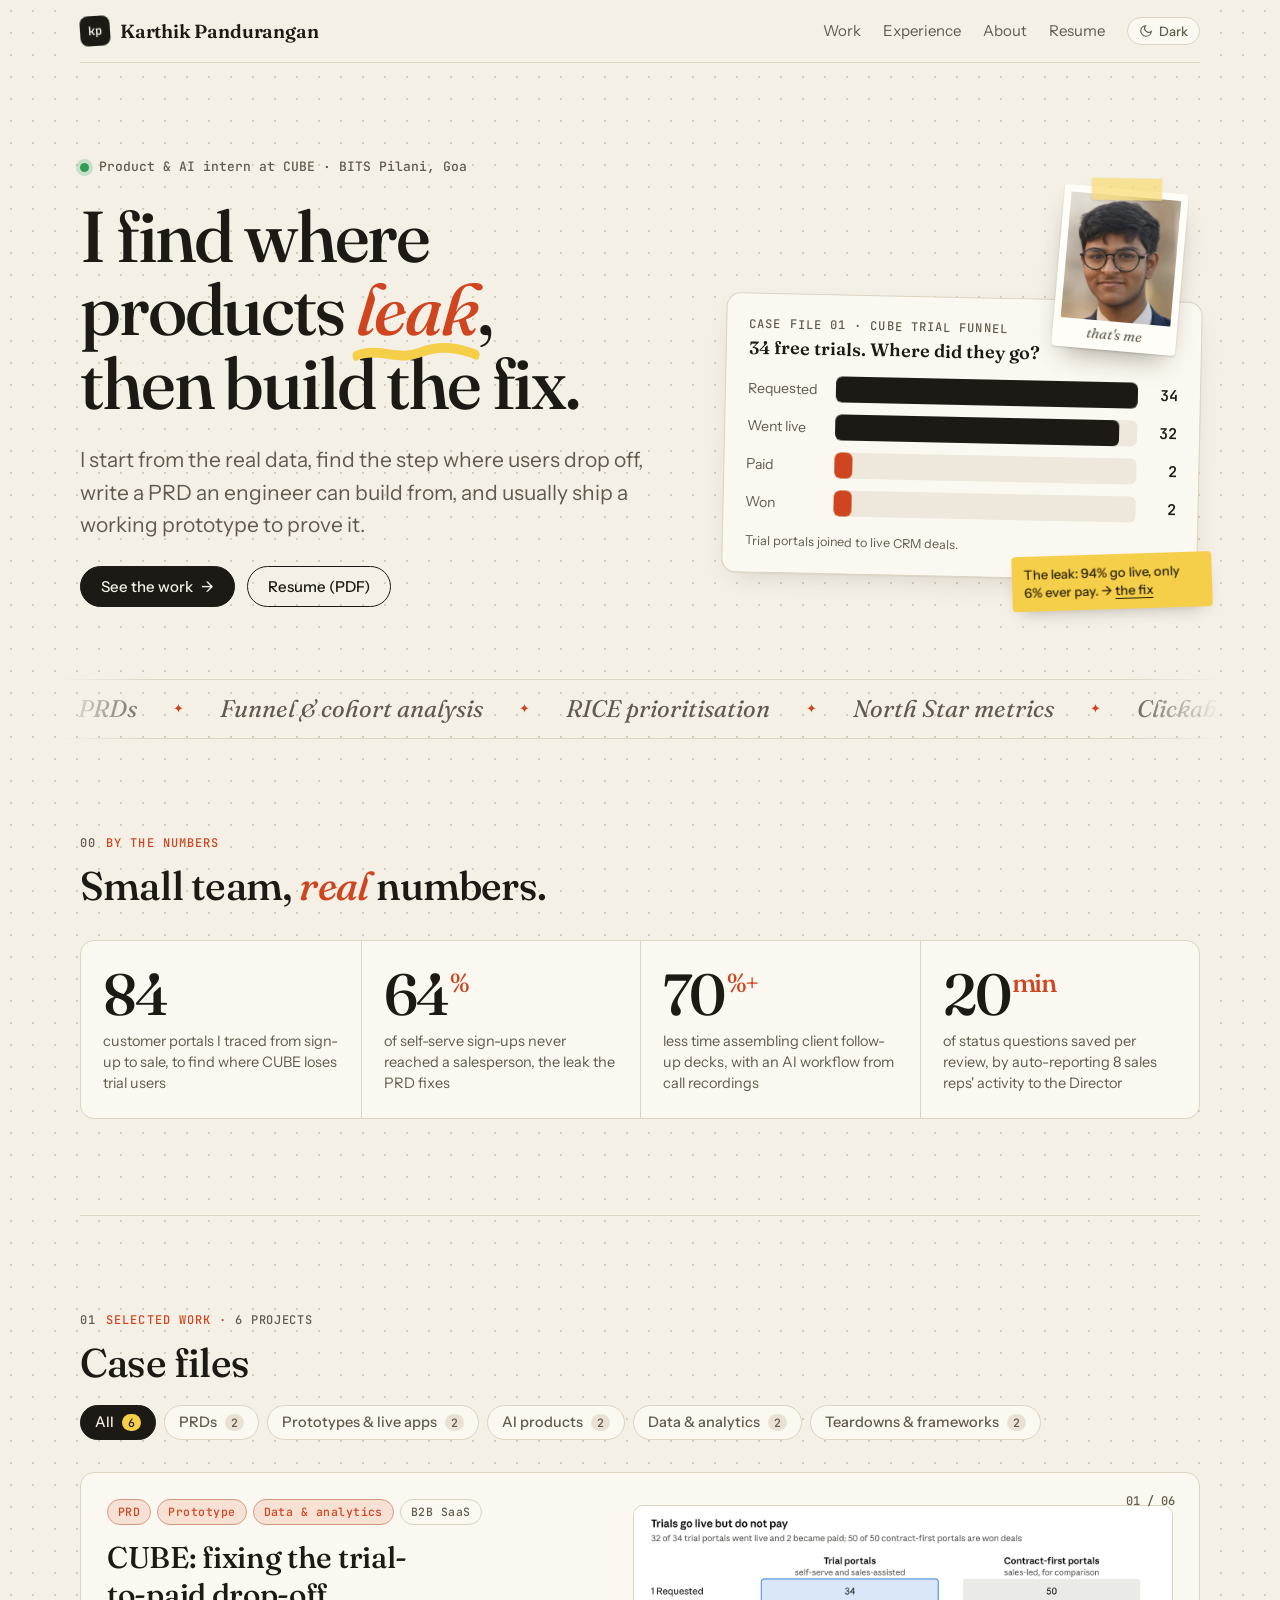
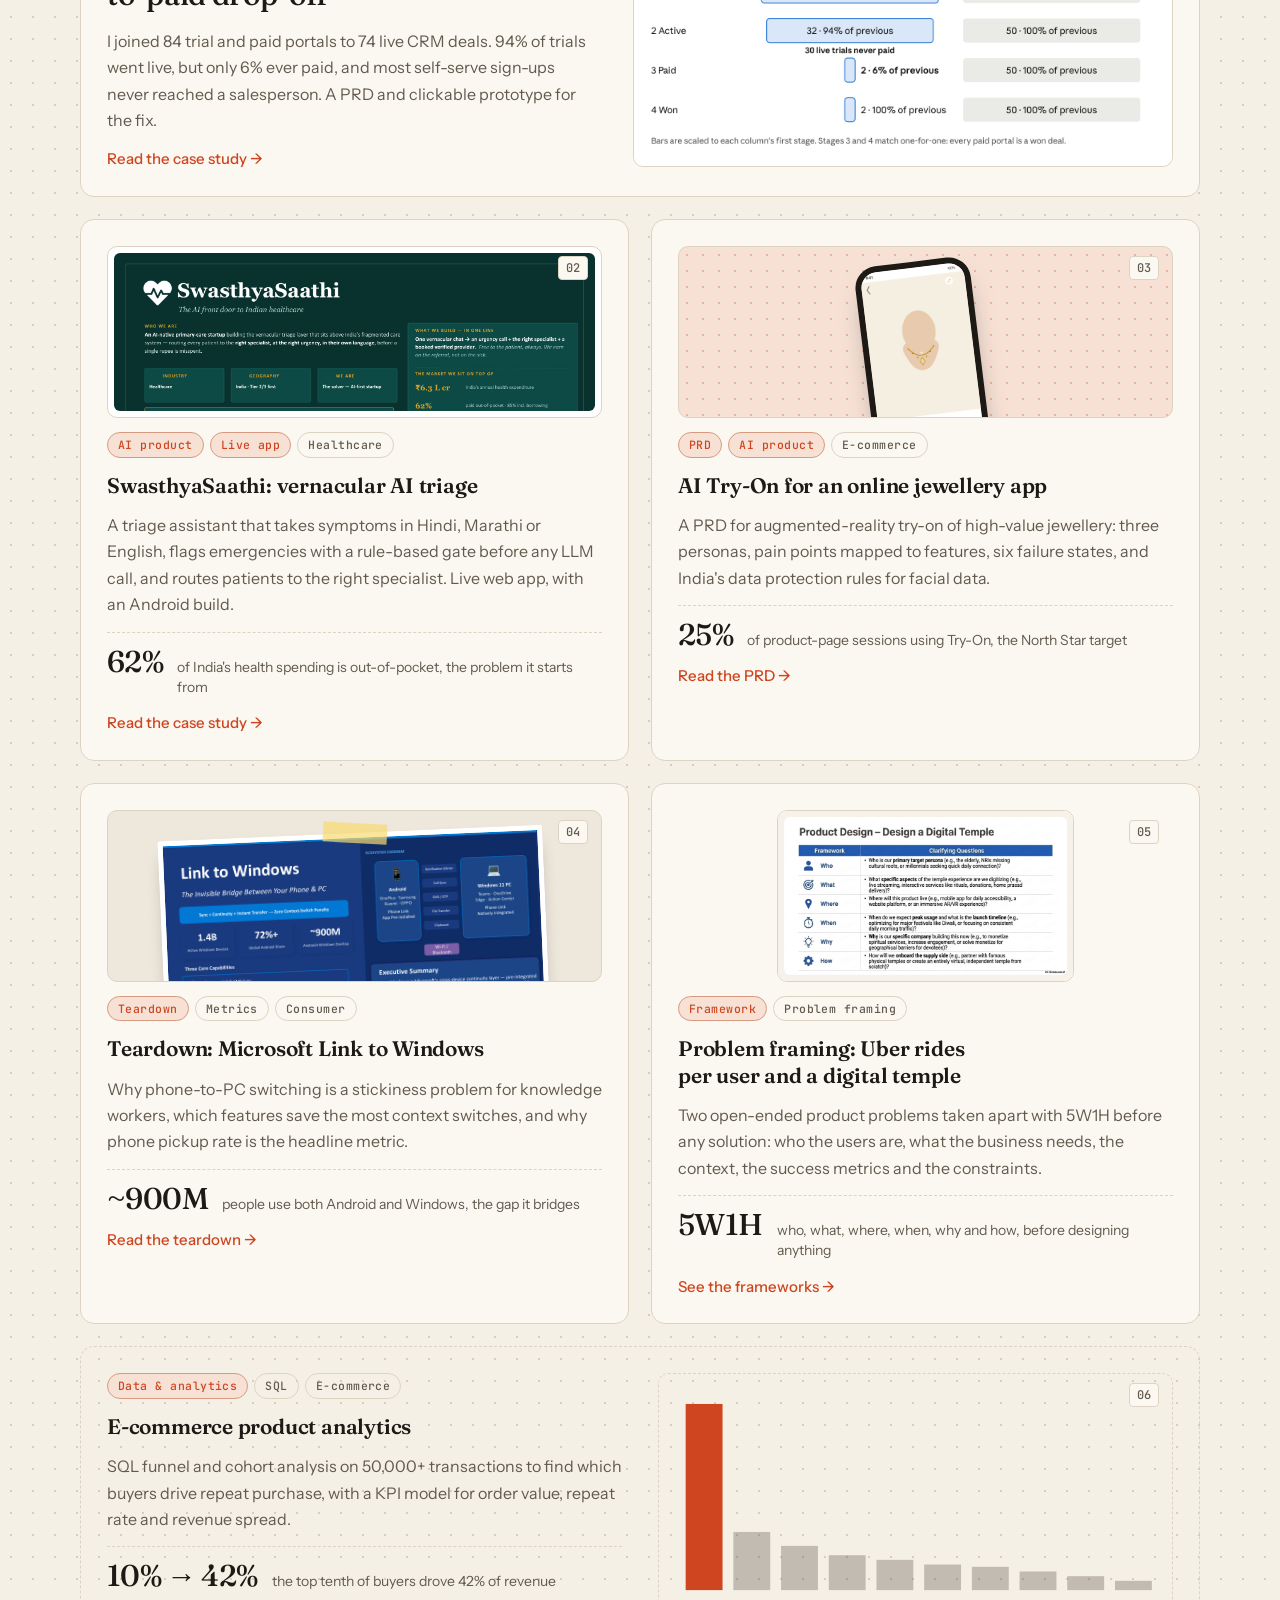
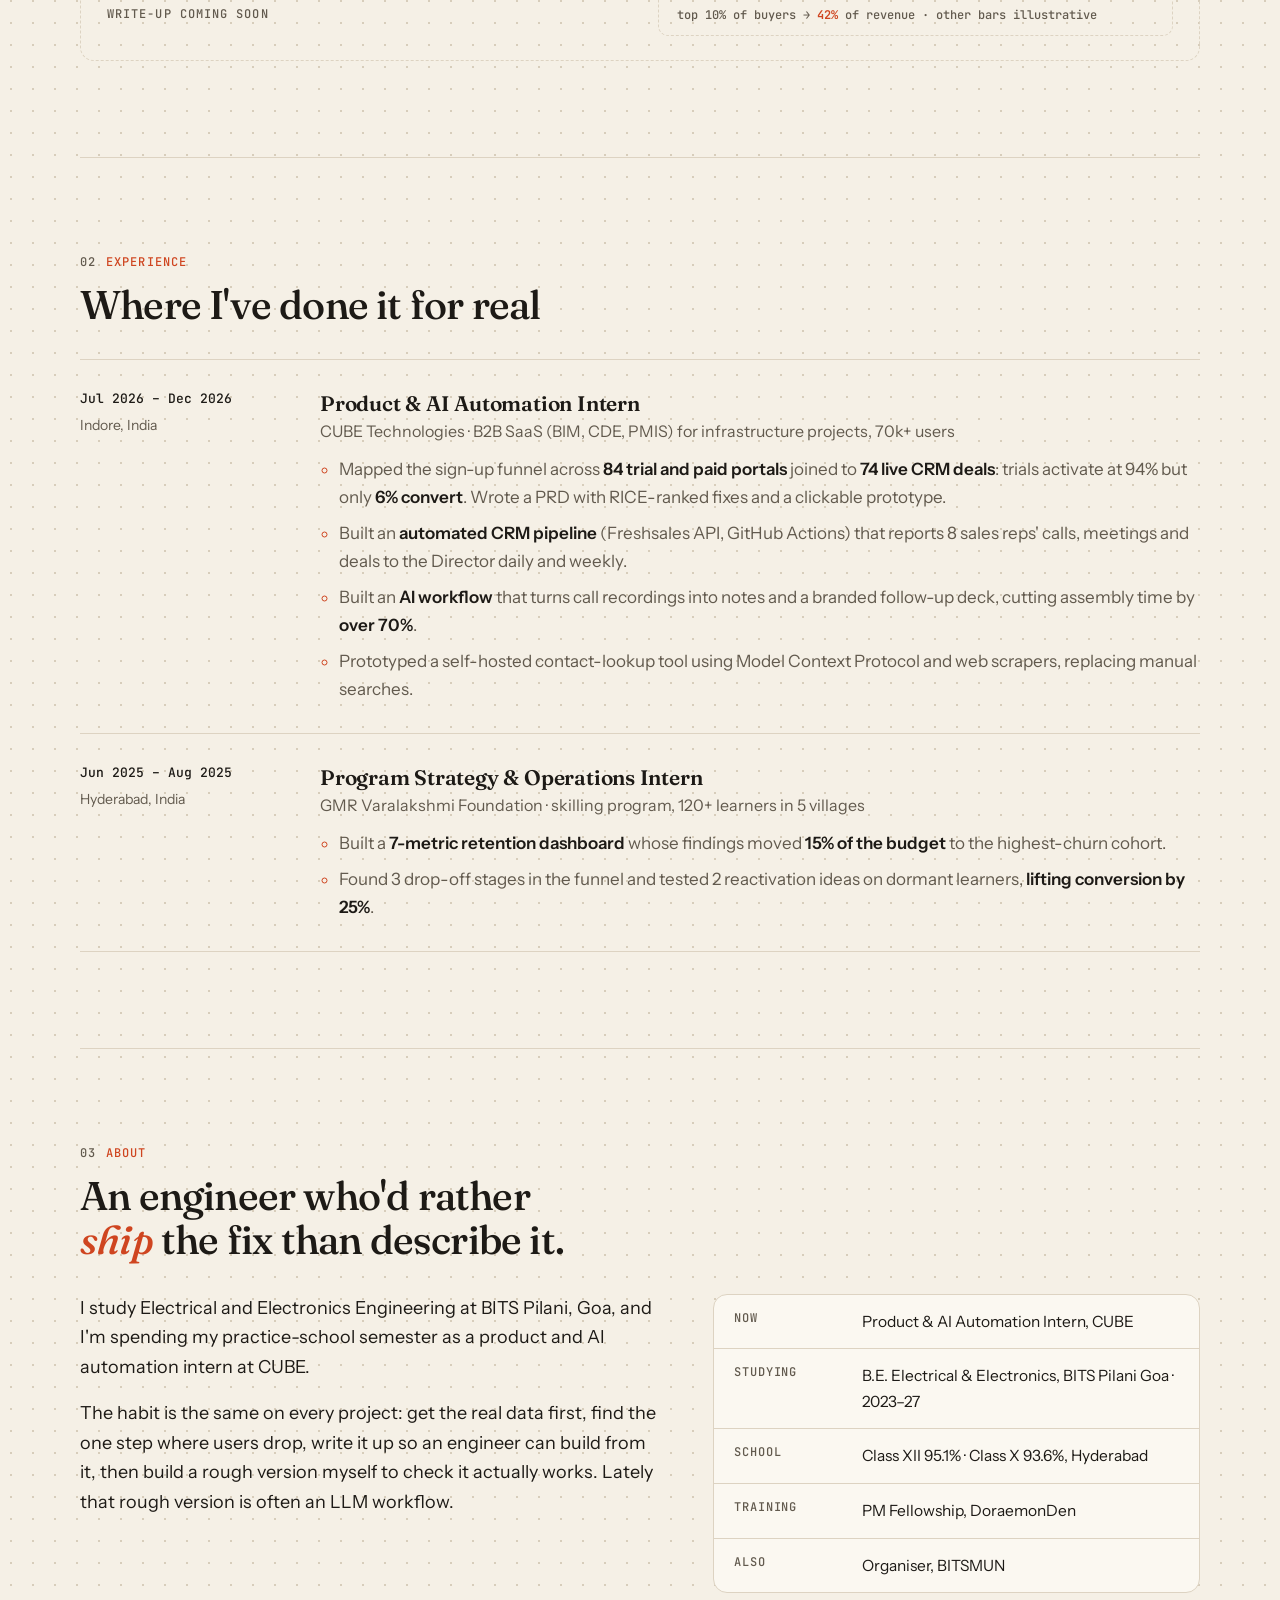
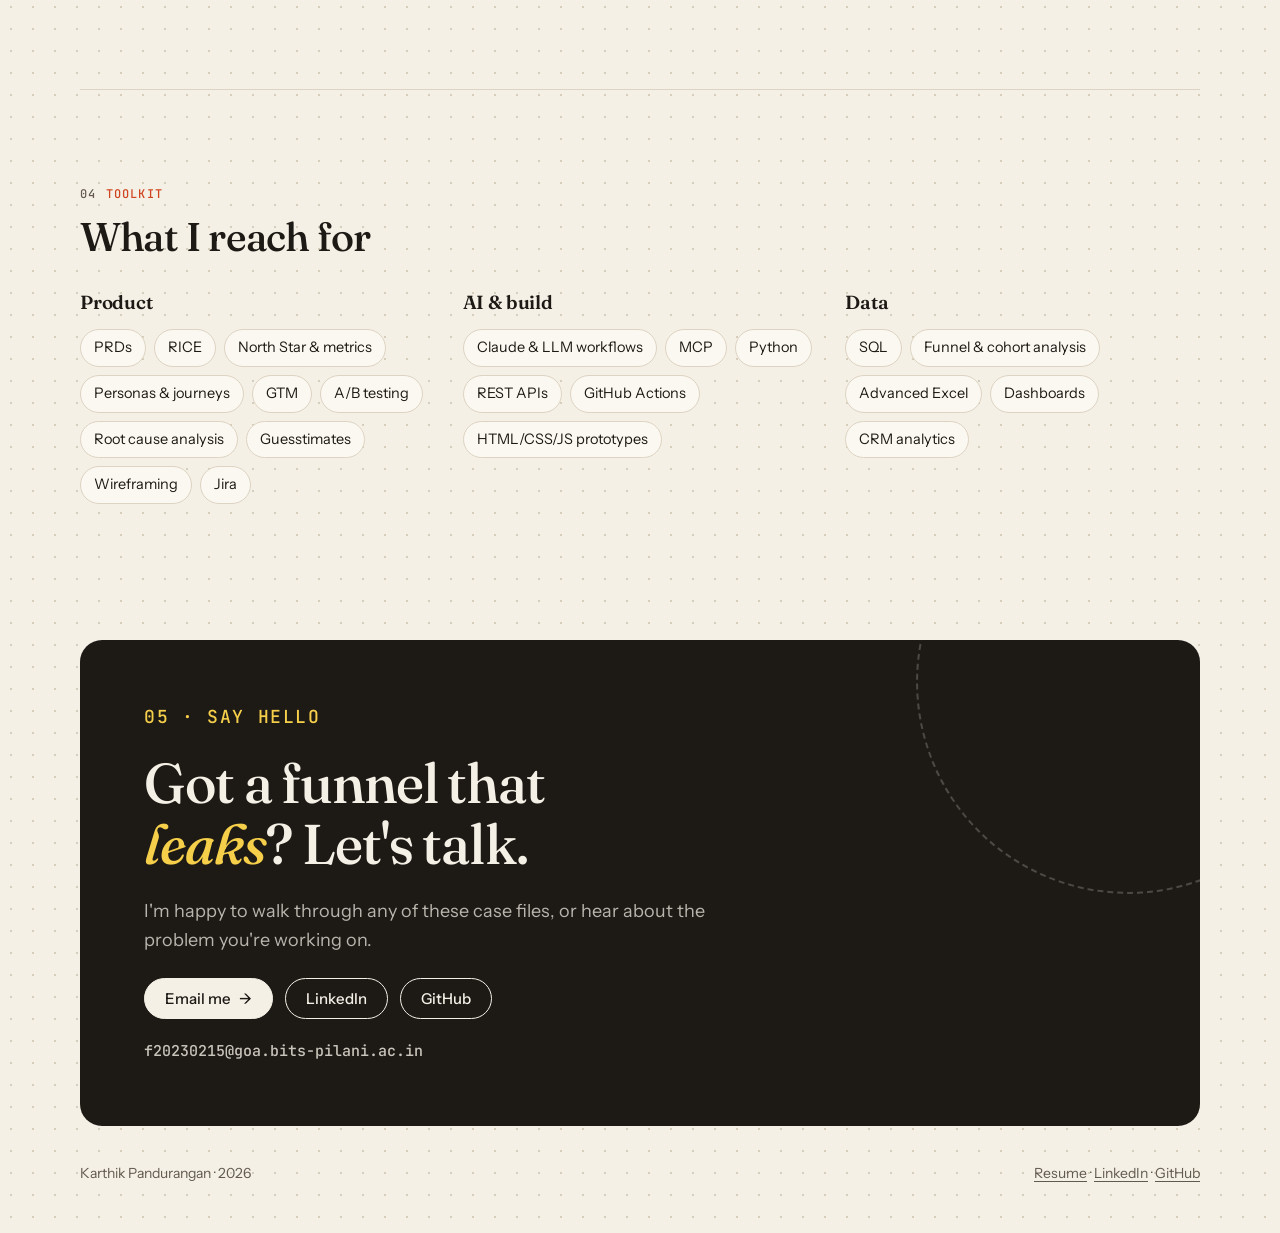
==== commit 8eb8ff48: "Home: numbers row from resume bullets Co-Authored-By: Claude Opus 5.5 <noreply@anthropic.com>" ====
--- a/index.html
+++ b/index.html
@@ -3,7 +3,7 @@
 <head>
 <meta charset="utf-8">
 <meta name="viewport" content="width=device-width, initial-scale=1, viewport-fit=cover">
-<title>Karthik Pandurangan · Product</title>
+<title>Karthik's Product Portfolio</title>
 <meta name="description" content="Product portfolio of Karthik Pandurangan: PRDs, prototypes and analyses from B2B SaaS and AI products.">
 <script>try{var t=localStorage.getItem('theme');if(t)document.documentElement.dataset.theme=t}catch(e){}</script>
 <link rel="icon" href="assets/favicon.svg" type="image/svg+xml">
@@ -76,10 +76,10 @@
       <h2>Small team, <em>real</em> numbers.</h2>
     </div>
     <div class="numbers reveal">
-      <div><b data-count="70">70<sup>k+</sup></b><span>users on CUBE, the construction SaaS I build for</span></div>
-      <div><b data-count="84">84</b><span>trial and paid portals I joined to 74 live CRM deals</span></div>
-      <div><b data-count="8">8</b><span>sales reps' calls, meetings and deals reported to the Director automatically, daily and weekly</span></div>
-      <div><b data-count="25">25<sup>%</sup></b><span>lift in funnel conversion from reactivation tests at GMR Varalakshmi Foundation</span></div>
+      <div><b data-count="84">84</b><span>customer portals I traced from sign-up to sale, to find where CUBE loses trial users</span></div>
+      <div><b data-count="64">64<sup>%</sup></b><span>of self-serve sign-ups never reached a salesperson, the leak the PRD fixes</span></div>
+      <div><b data-count="70">70<sup>%+</sup></b><span>less time assembling client follow-up decks, with an AI workflow from call recordings</span></div>
+      <div><b data-count="20">20<sup>min</sup></b><span>of status questions saved per review, by auto-reporting 8 sales reps' activity to the Director</span></div>
     </div>
   </section>
 
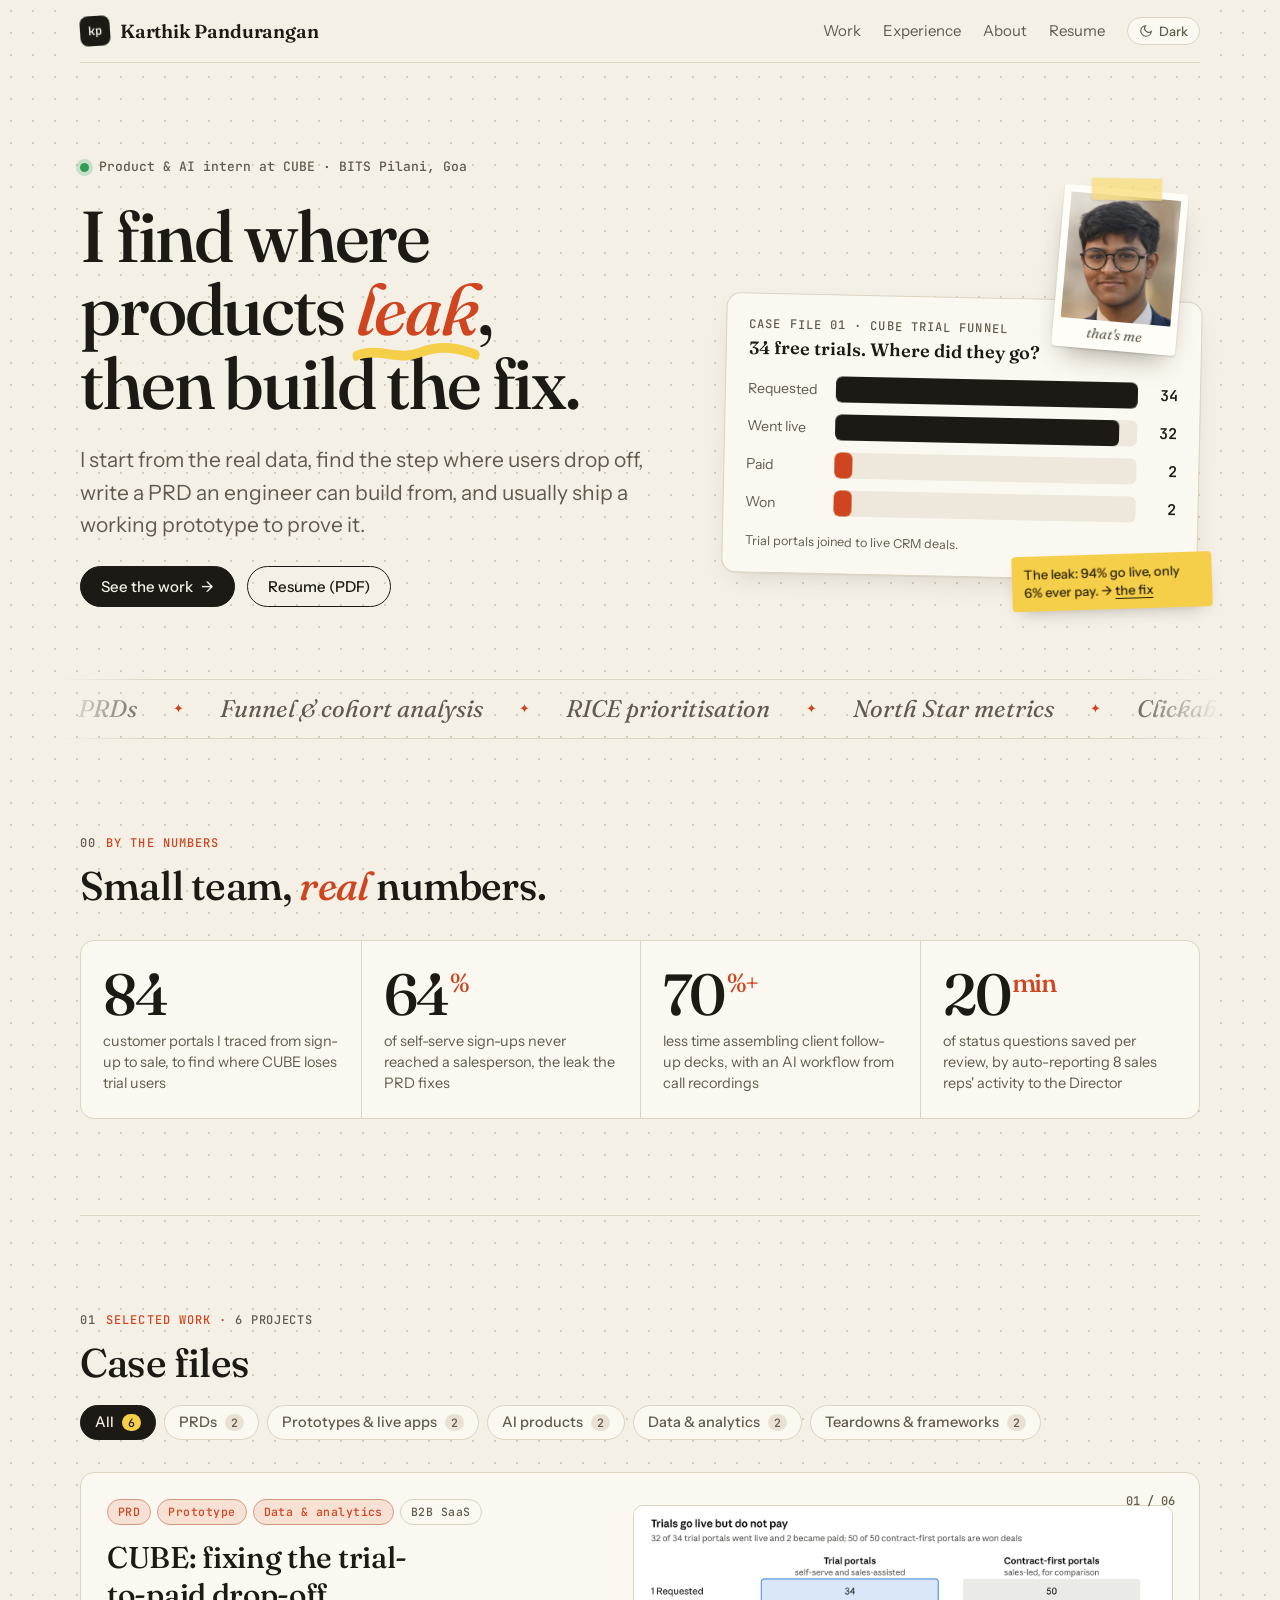
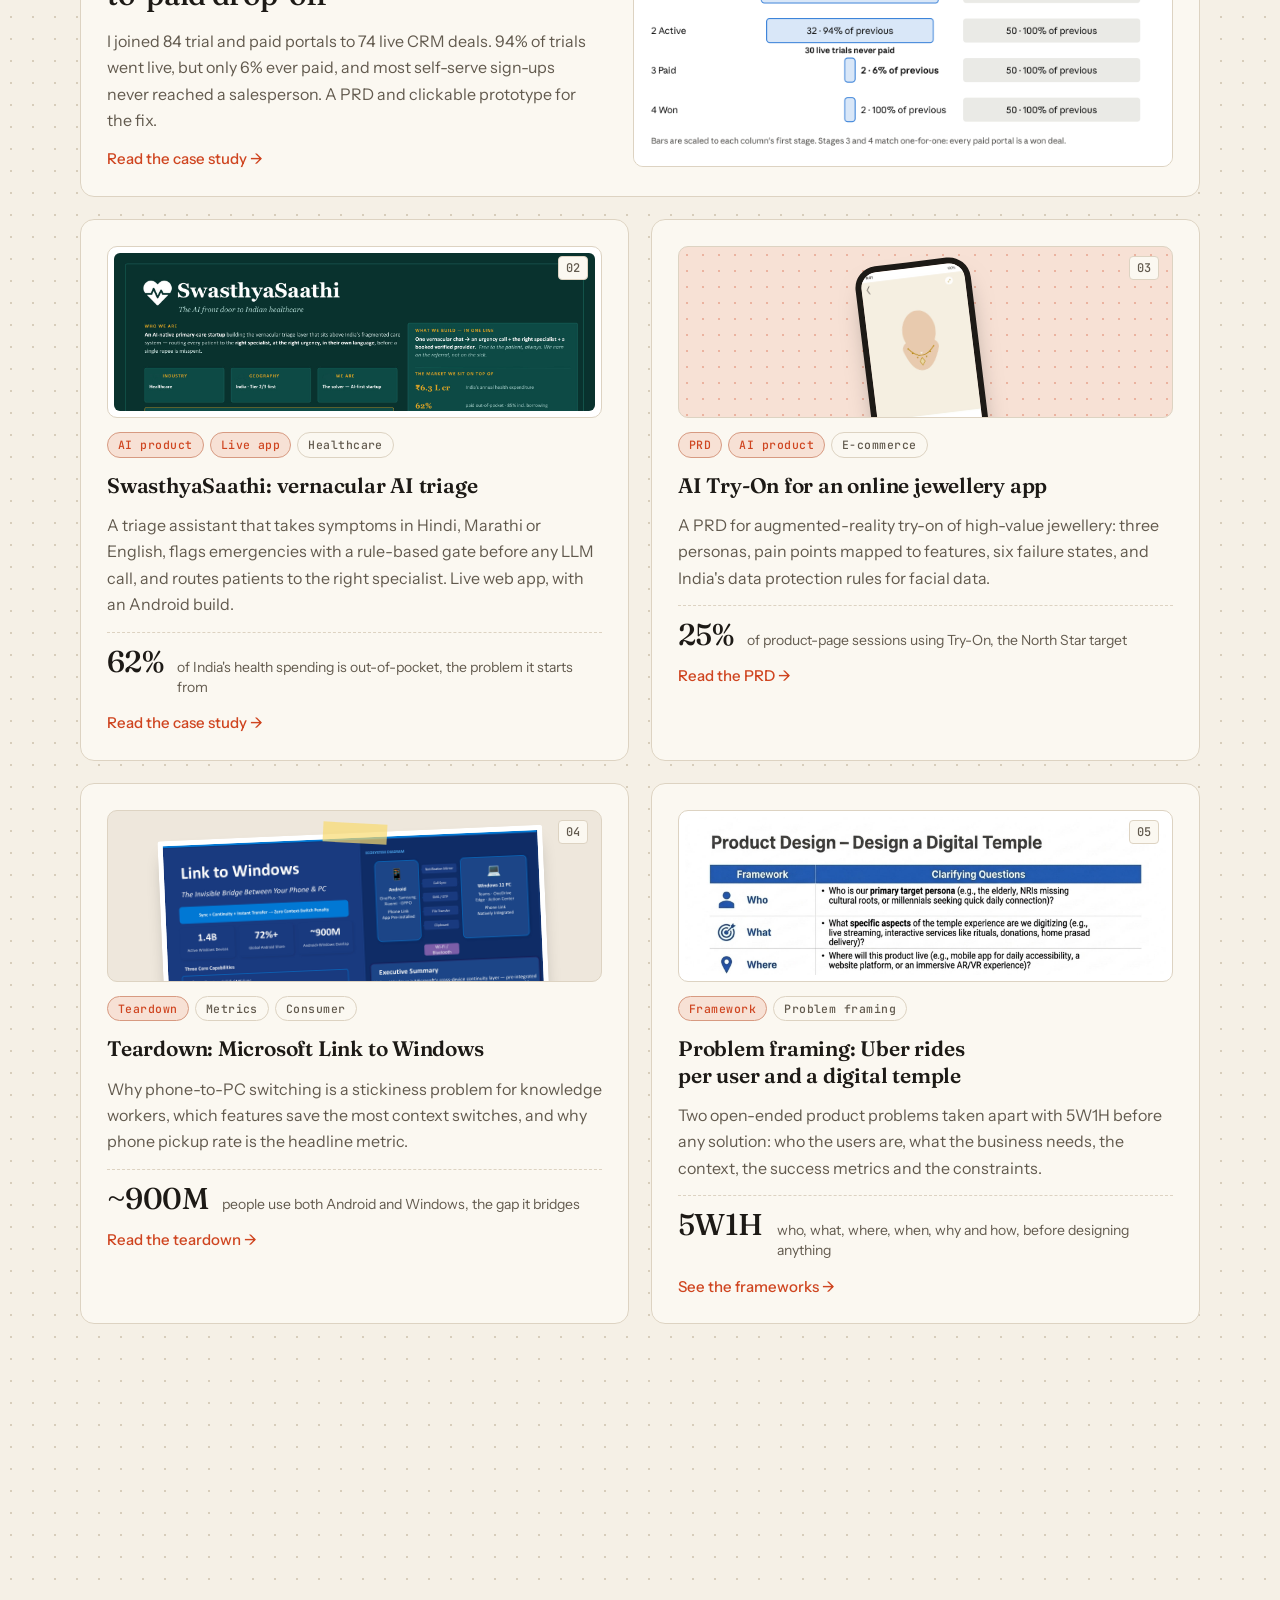
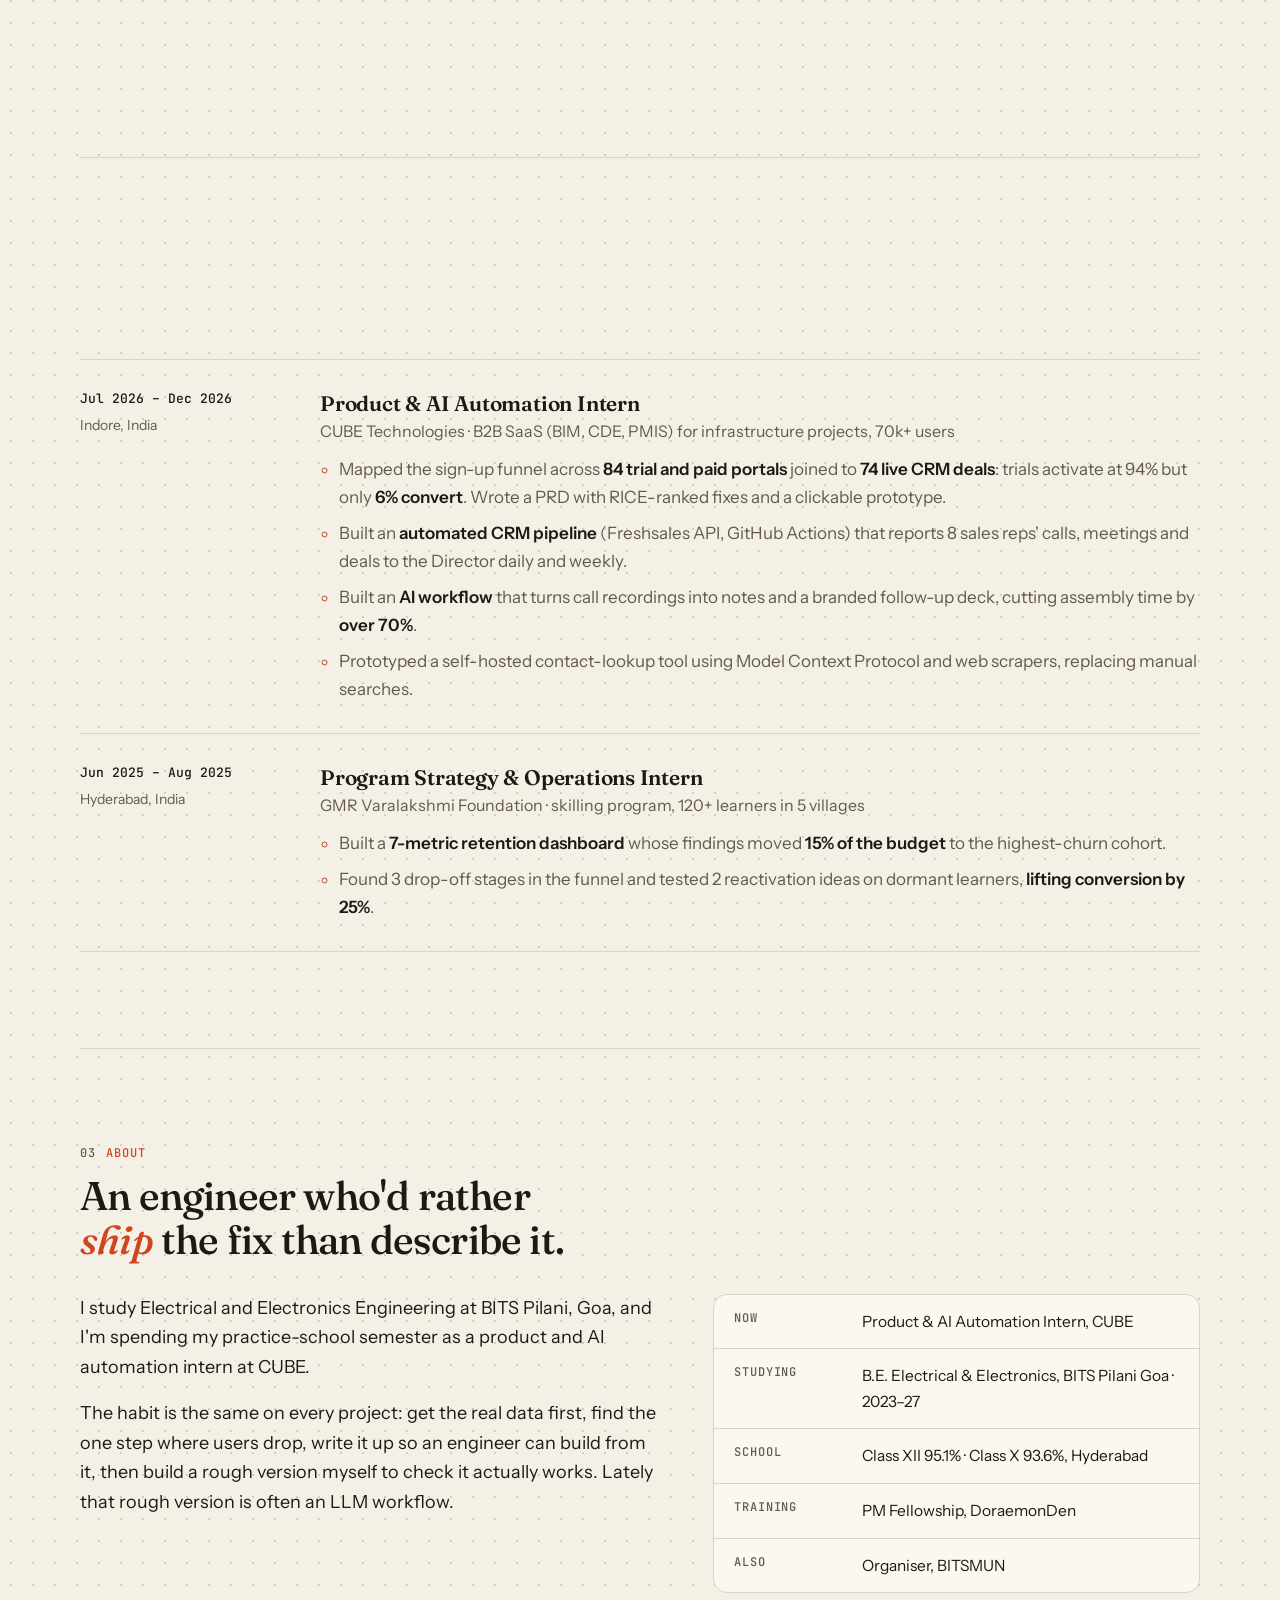
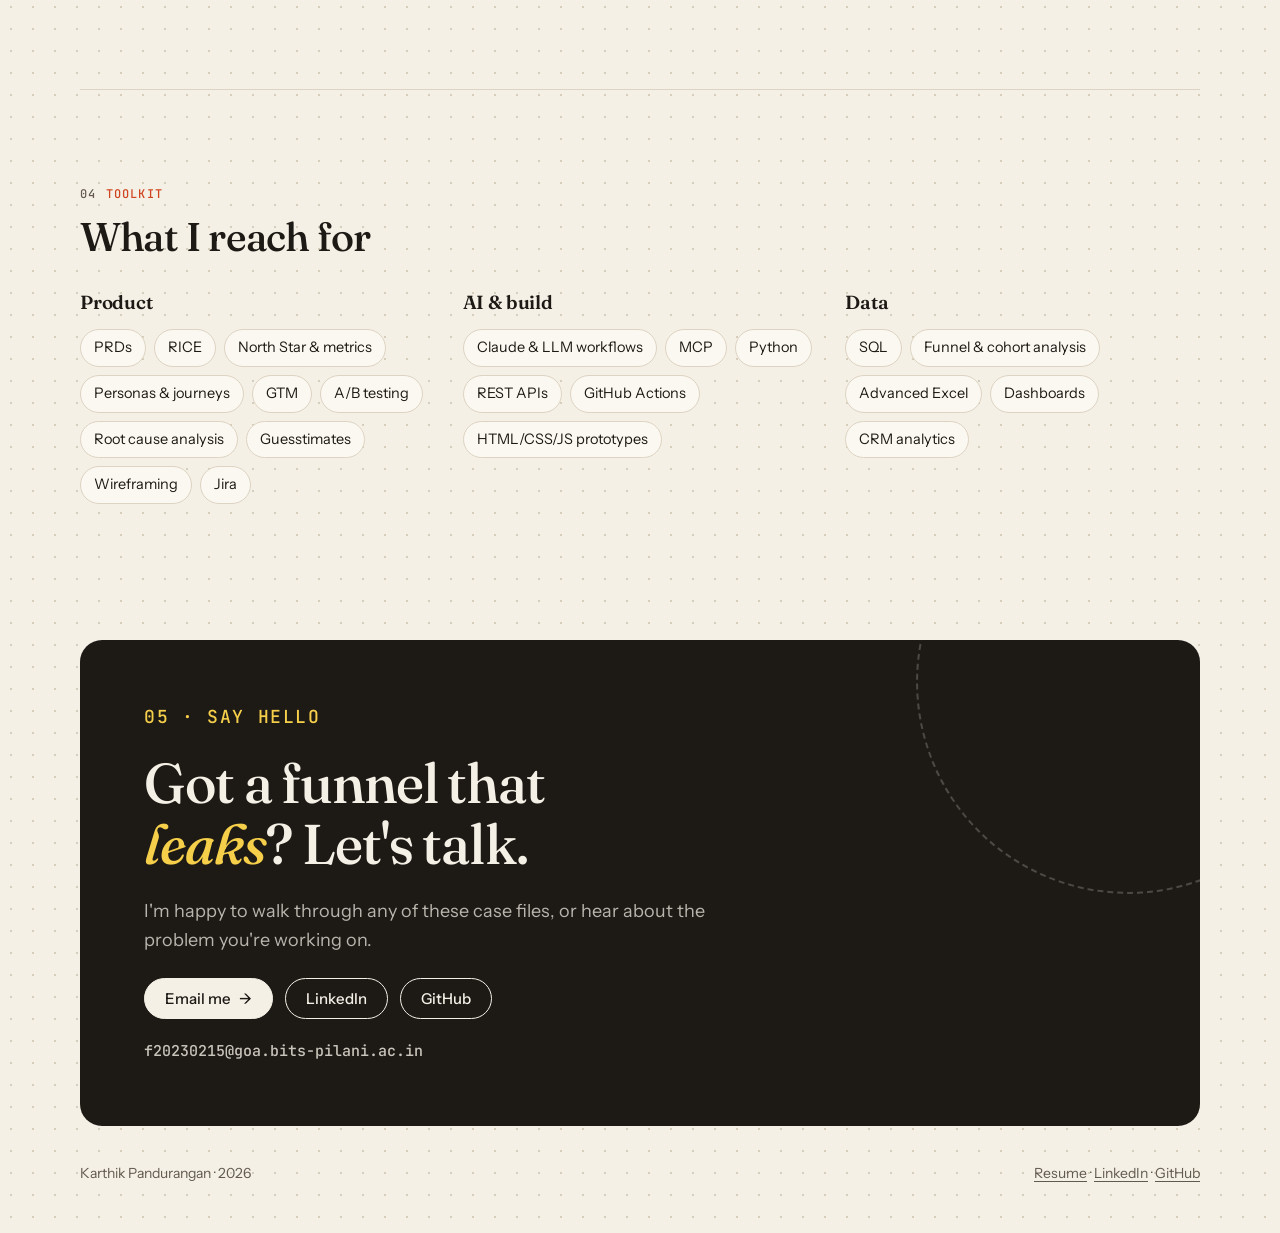
==== commit 10867ed1: "Fix card visuals picking up the sticky header's .top styles Co-Authored-By: Claude Opus 5.5 <noreply" ====
--- a/index.html
+++ b/index.html
@@ -143,7 +143,7 @@
       </a>
 
       <a class="card reveal" href="projects/problem-framing/" data-cats="teardown">
-        <div class="vis slide top"><img src="projects/problem-framing/img/slide-01.jpg" width="1600" height="894" loading="lazy" alt="5W1H framework table for designing a digital temple"></div>
+        <div class="vis slide pin-top"><img src="projects/problem-framing/img/slide-01.jpg" width="1600" height="894" loading="lazy" alt="5W1H framework table for designing a digital temple"></div>
         <span class="idx">05</span>
         <div class="tags"><span class="cat">Framework</span><span>Problem framing</span></div>
         <h3>Problem framing: Uber rides per user and a digital temple</h3>
@@ -155,7 +155,7 @@
       <div class="card soon reveal" data-cats="analytics">
         <div class="vis chart" role="img" aria-label="Illustrative bar chart of revenue by buyer decile: the top 10% of buyers bring 42% of revenue; the other bars are illustrative">
           <svg viewBox="0 0 220 90" preserveAspectRatio="none" aria-hidden="true">
-            <rect class="top" x="4" y="6" width="17" height="80"/>
+            <rect class="lead" x="4" y="6" width="17" height="80"/>
             <rect x="26" y="61" width="17" height="25"/><rect x="48" y="67" width="17" height="19"/><rect x="70" y="71" width="17" height="15"/>
             <rect x="92" y="73" width="17" height="13"/><rect x="114" y="75" width="17" height="11"/><rect x="136" y="76" width="17" height="10"/>
             <rect x="158" y="78" width="17" height="8"/><rect x="180" y="80" width="17" height="6"/><rect x="202" y="82" width="17" height="4"/>
--- a/assets/site.css
+++ b/assets/site.css
@@ -250,7 +250,7 @@
 a.card:hover .vis img { transform: scale(1.03); }
 .vis.slide { padding: 6px; }   /* slides were captured on white: a white mat around them */
 .vis.slide img { width: 100%; height: 100%; object-fit: cover; object-position: left top; border-radius: 6px; }
-.vis.slide.top img { object-position: center top; }
+.vis.slide.pin-top img { object-position: center top; }
 .vis.print { background: color-mix(in srgb, var(--rule) 45%, var(--sheet)); }   /* a printed slide taped into the notebook */
 .vis.print img {
   position: absolute; left: 50%; top: 22px; width: 78%; margin-left: -39%; transform: rotate(-2.5deg);
@@ -274,7 +274,7 @@
 .vis.chart { background: transparent; border-style: dashed; padding: 16px 18px 12px; display: grid; grid-template-rows: minmax(0, 1fr) auto; gap: 8px; }
 .vis.chart svg { width: 100%; height: 100%; }
 .vis.chart rect { fill: color-mix(in srgb, var(--ink-2) 35%, transparent); }
-.vis.chart rect.top { fill: var(--accent); }
+.vis.chart rect.lead { fill: var(--accent); }
 .vis.chart .tag { font: 500 12px/1.3 var(--mono); color: var(--ink-2); }
 .vis.chart .tag b { color: var(--accent); font-weight: 600; }
 .card > .vis ~ .idx { /* index tag clipped onto the visual's corner */
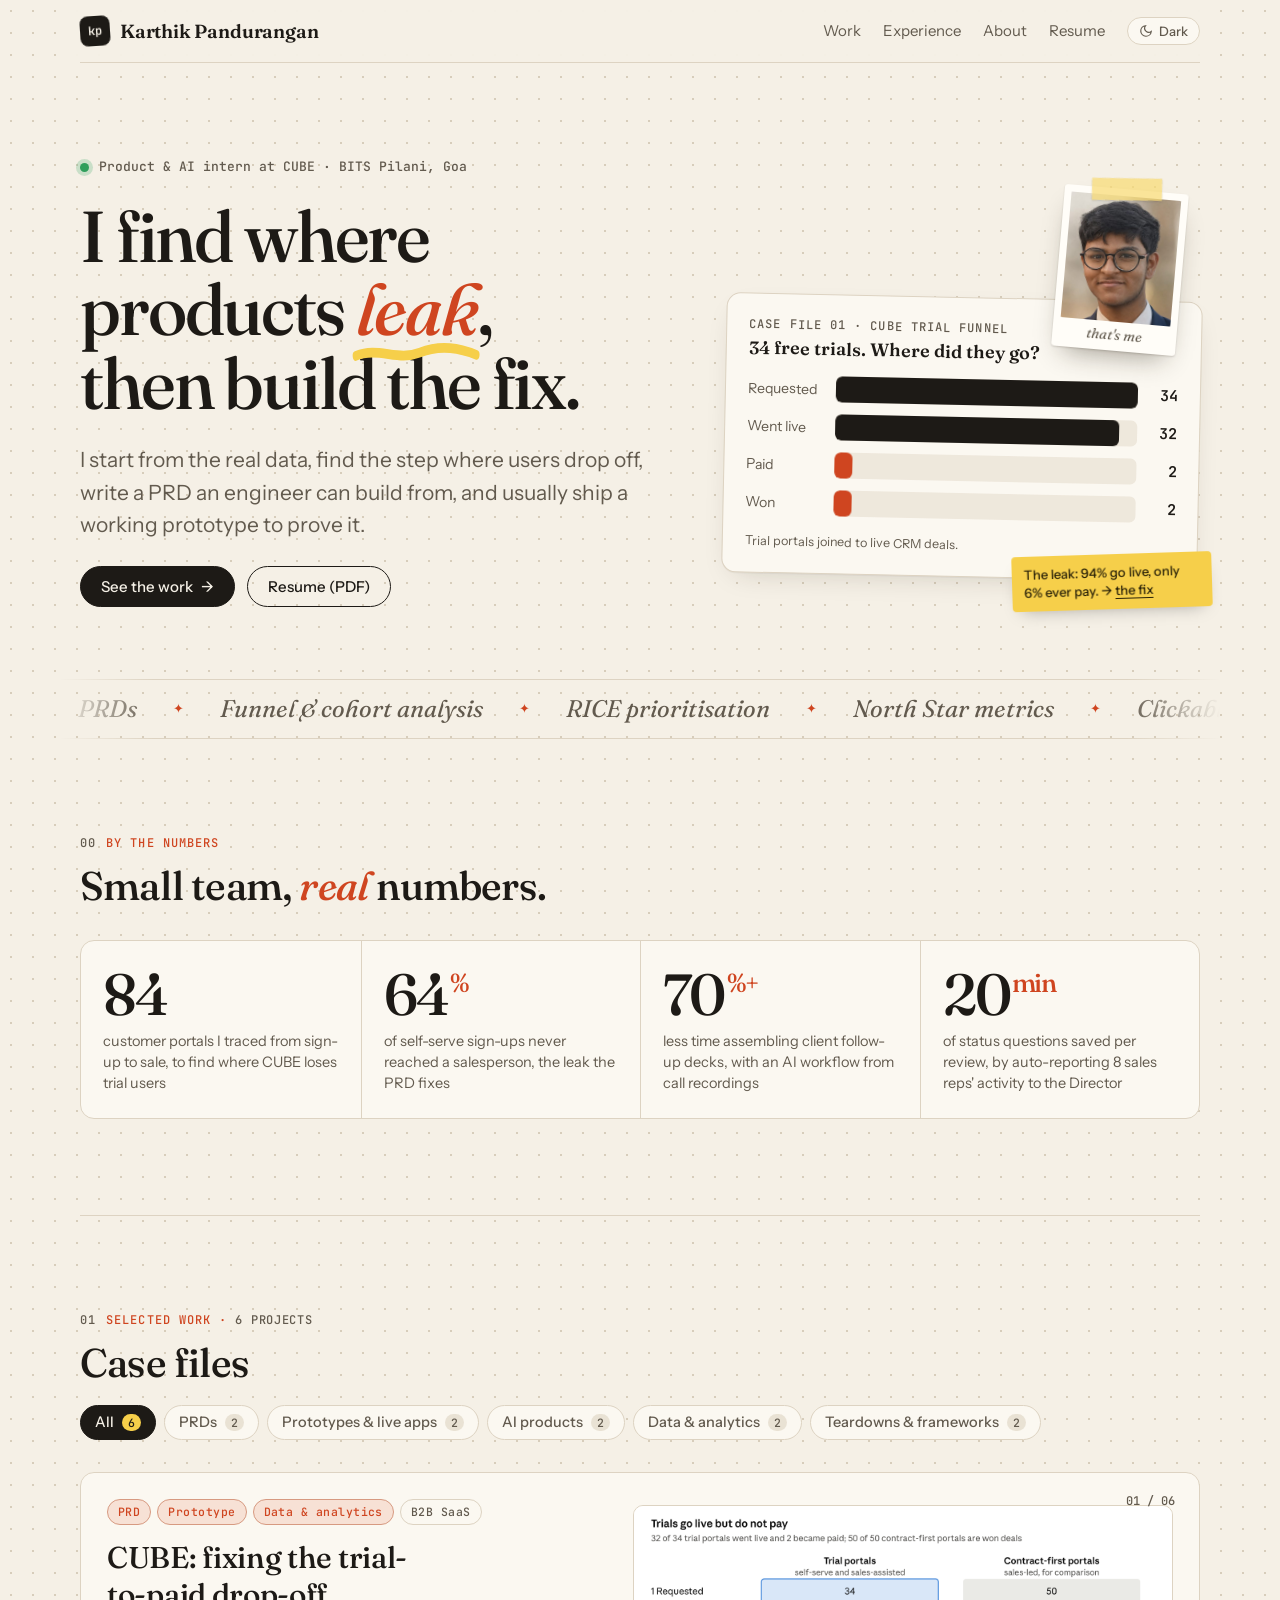
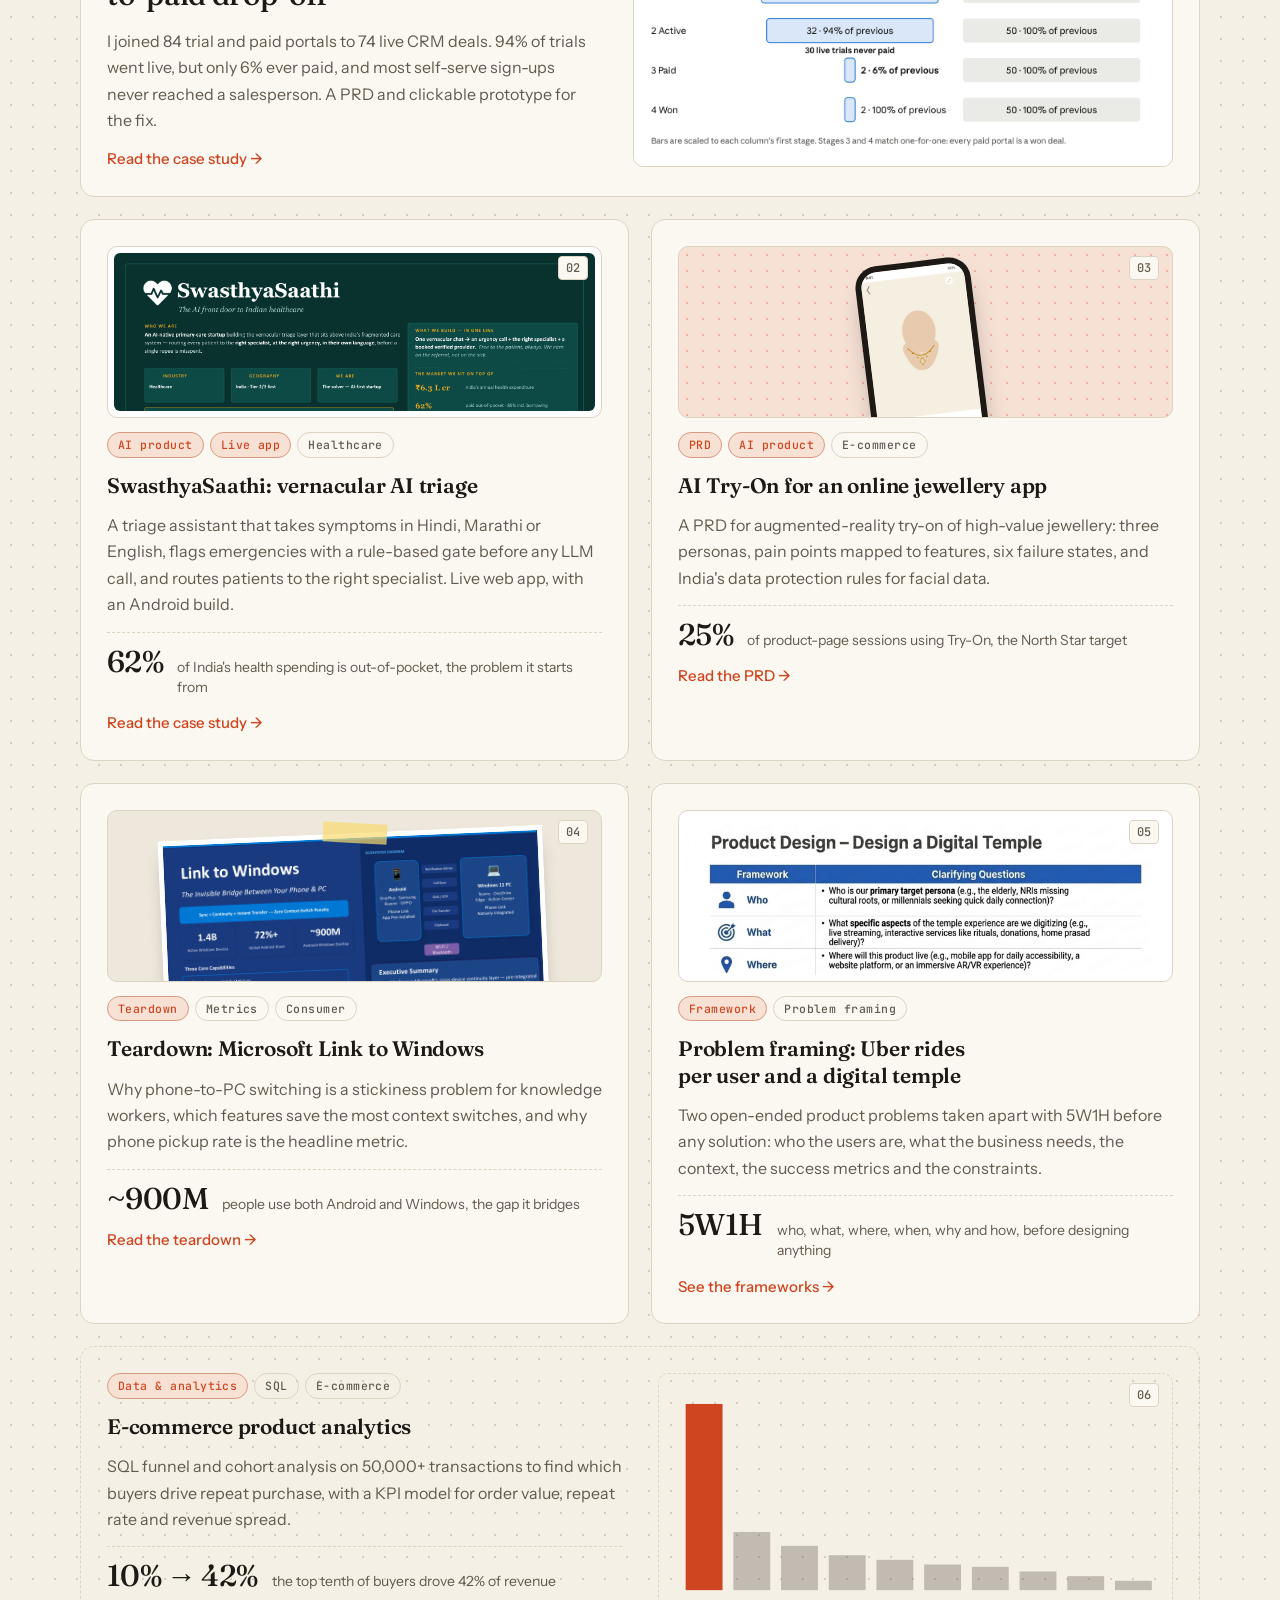
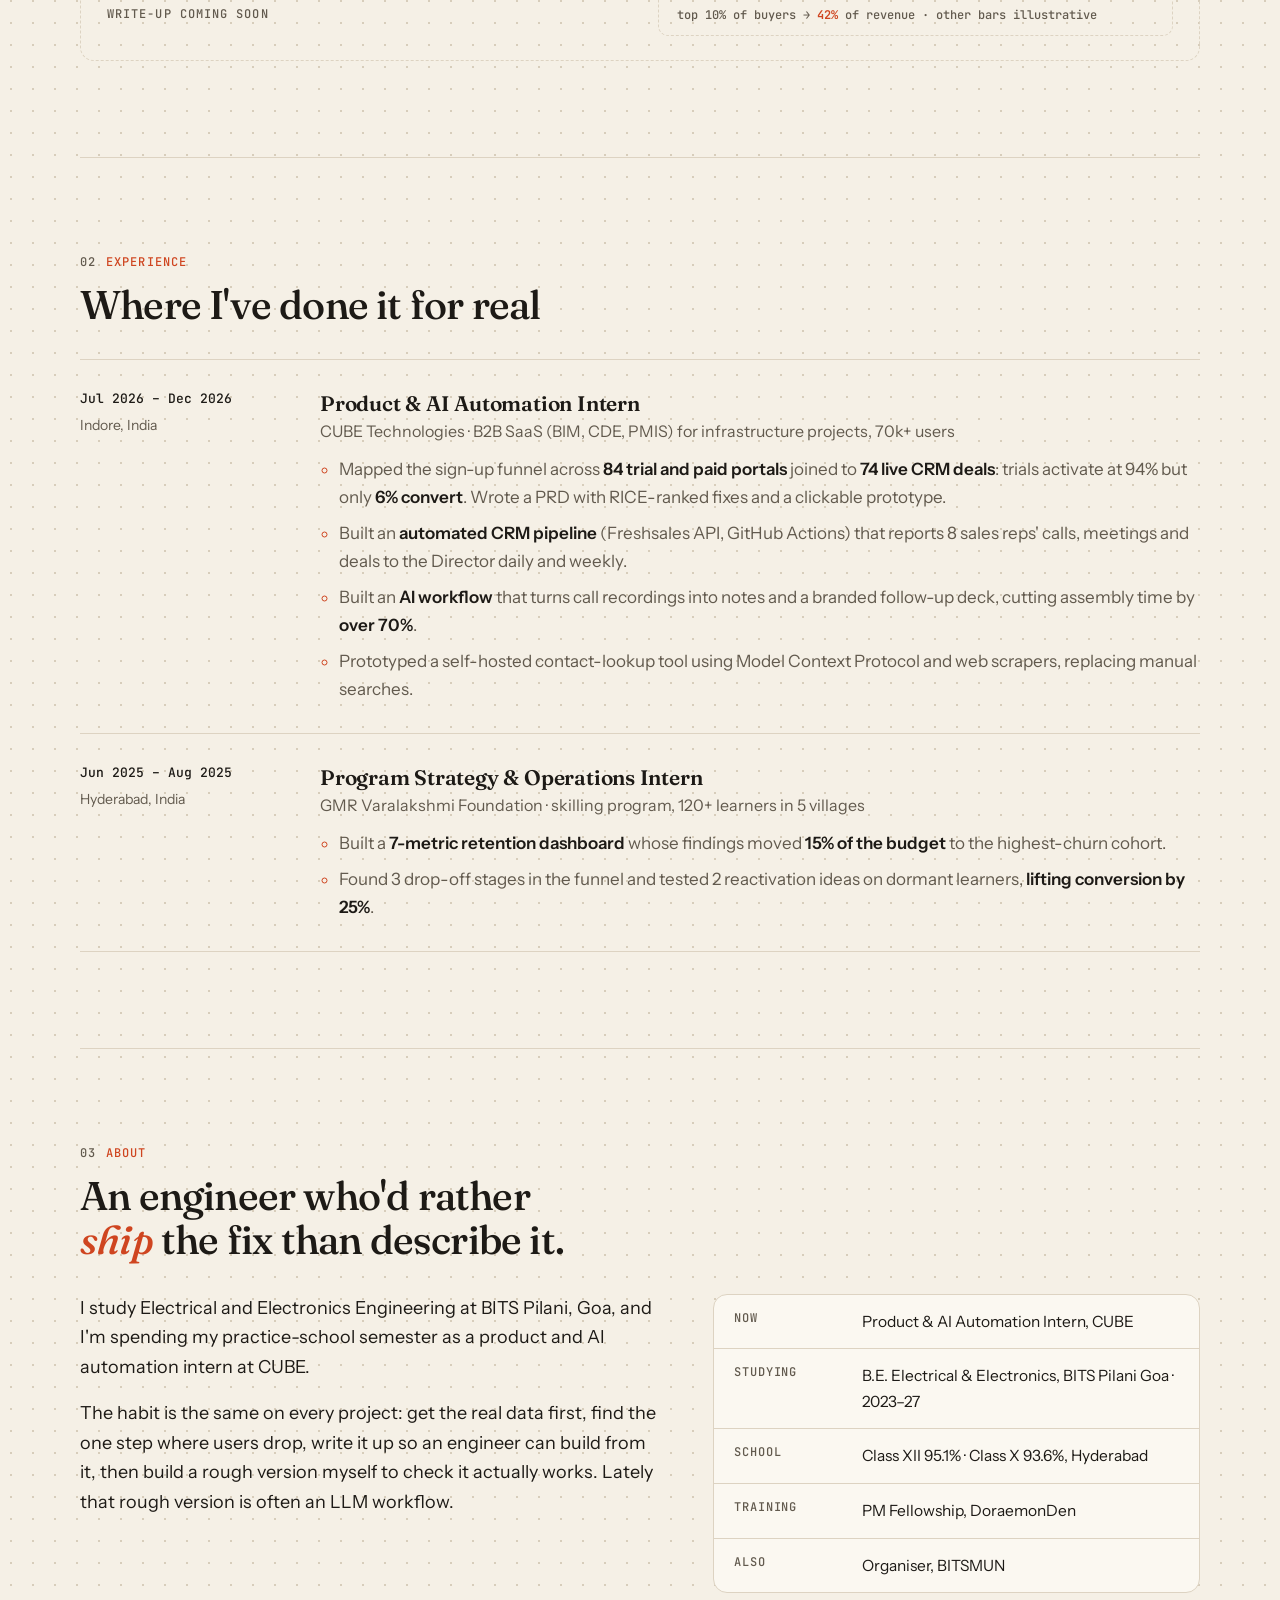
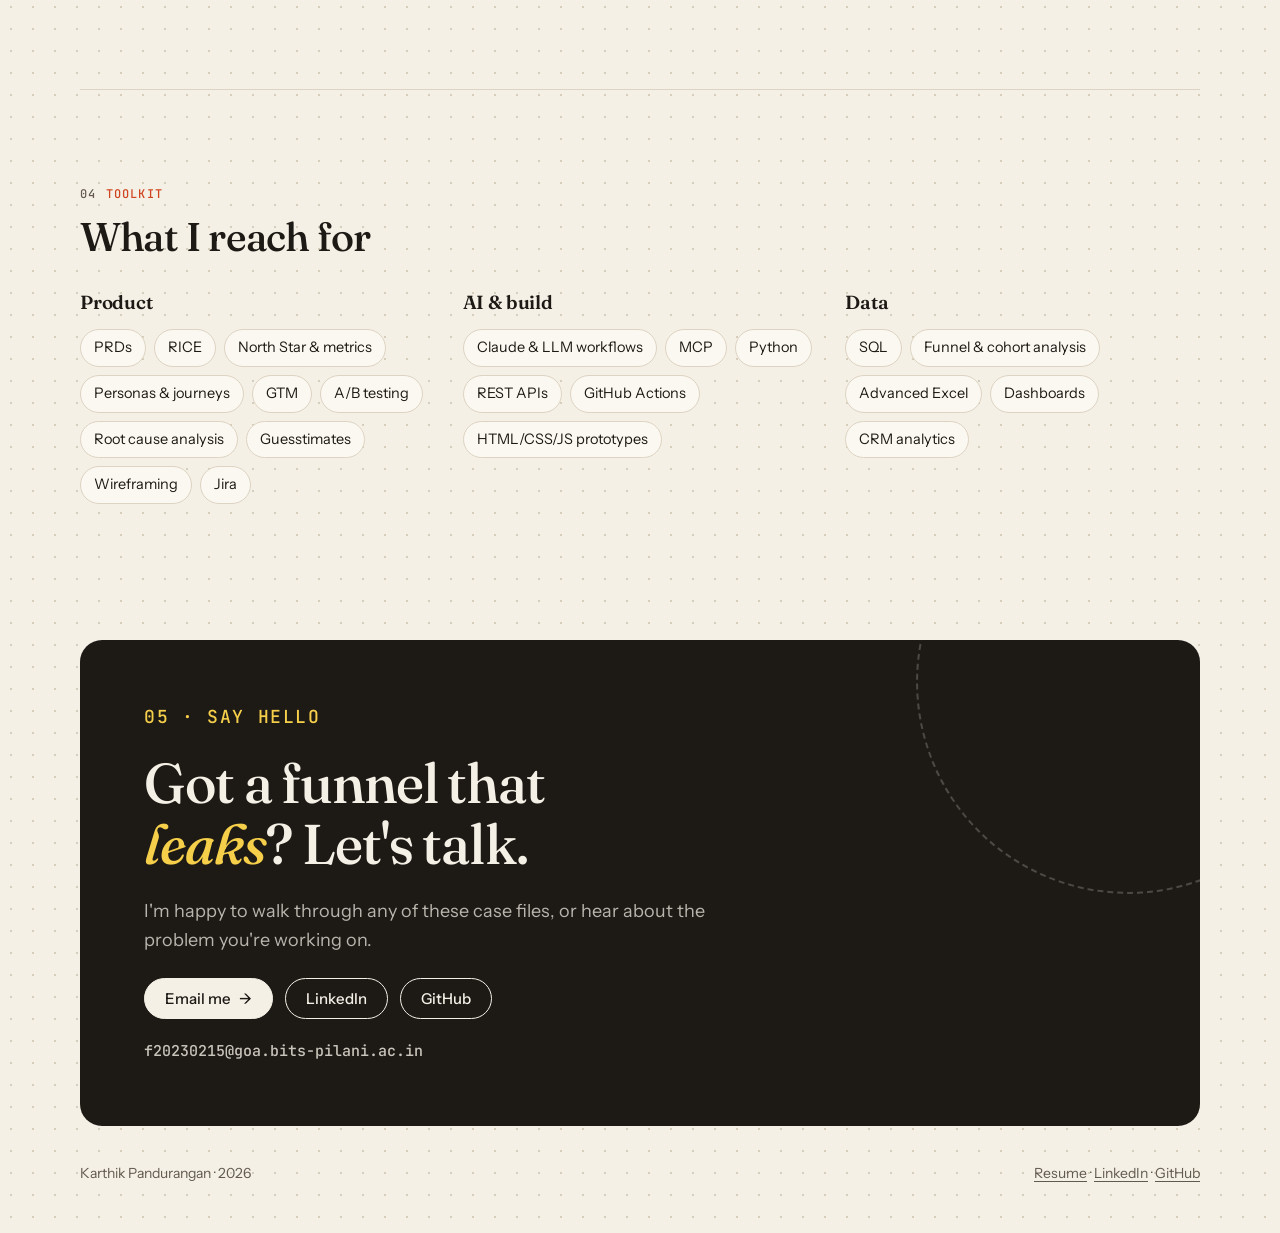
==== commit 92503b63: "Stop phone browsers auto-darkening the light theme Co-Authored-By: Claude Opus 5.5 <noreply@anthropi" ====
--- a/index.html
+++ b/index.html
@@ -3,6 +3,7 @@
 <head>
 <meta charset="utf-8">
 <meta name="viewport" content="width=device-width, initial-scale=1, viewport-fit=cover">
+<meta name="color-scheme" content="light dark">
 <title>Karthik's Product Portfolio</title>
 <meta name="description" content="Product portfolio of Karthik Pandurangan: PRDs, prototypes and analyses from B2B SaaS and AI products.">
 <script>try{var t=localStorage.getItem('theme');if(t)document.documentElement.dataset.theme=t}catch(e){}</script>
--- a/assets/site.css
+++ b/assets/site.css
@@ -24,7 +24,7 @@
   --wide: 1120px;
   --gutter-l: max(20px, env(safe-area-inset-left, 0px));
   --gutter-r: max(20px, env(safe-area-inset-right, 0px));
-  color-scheme: light;
+  color-scheme: only light; /* "only" stops phone browsers auto-darkening the light theme */
 }
 @media (prefers-color-scheme: dark) {
   :root:not([data-theme="light"]) {
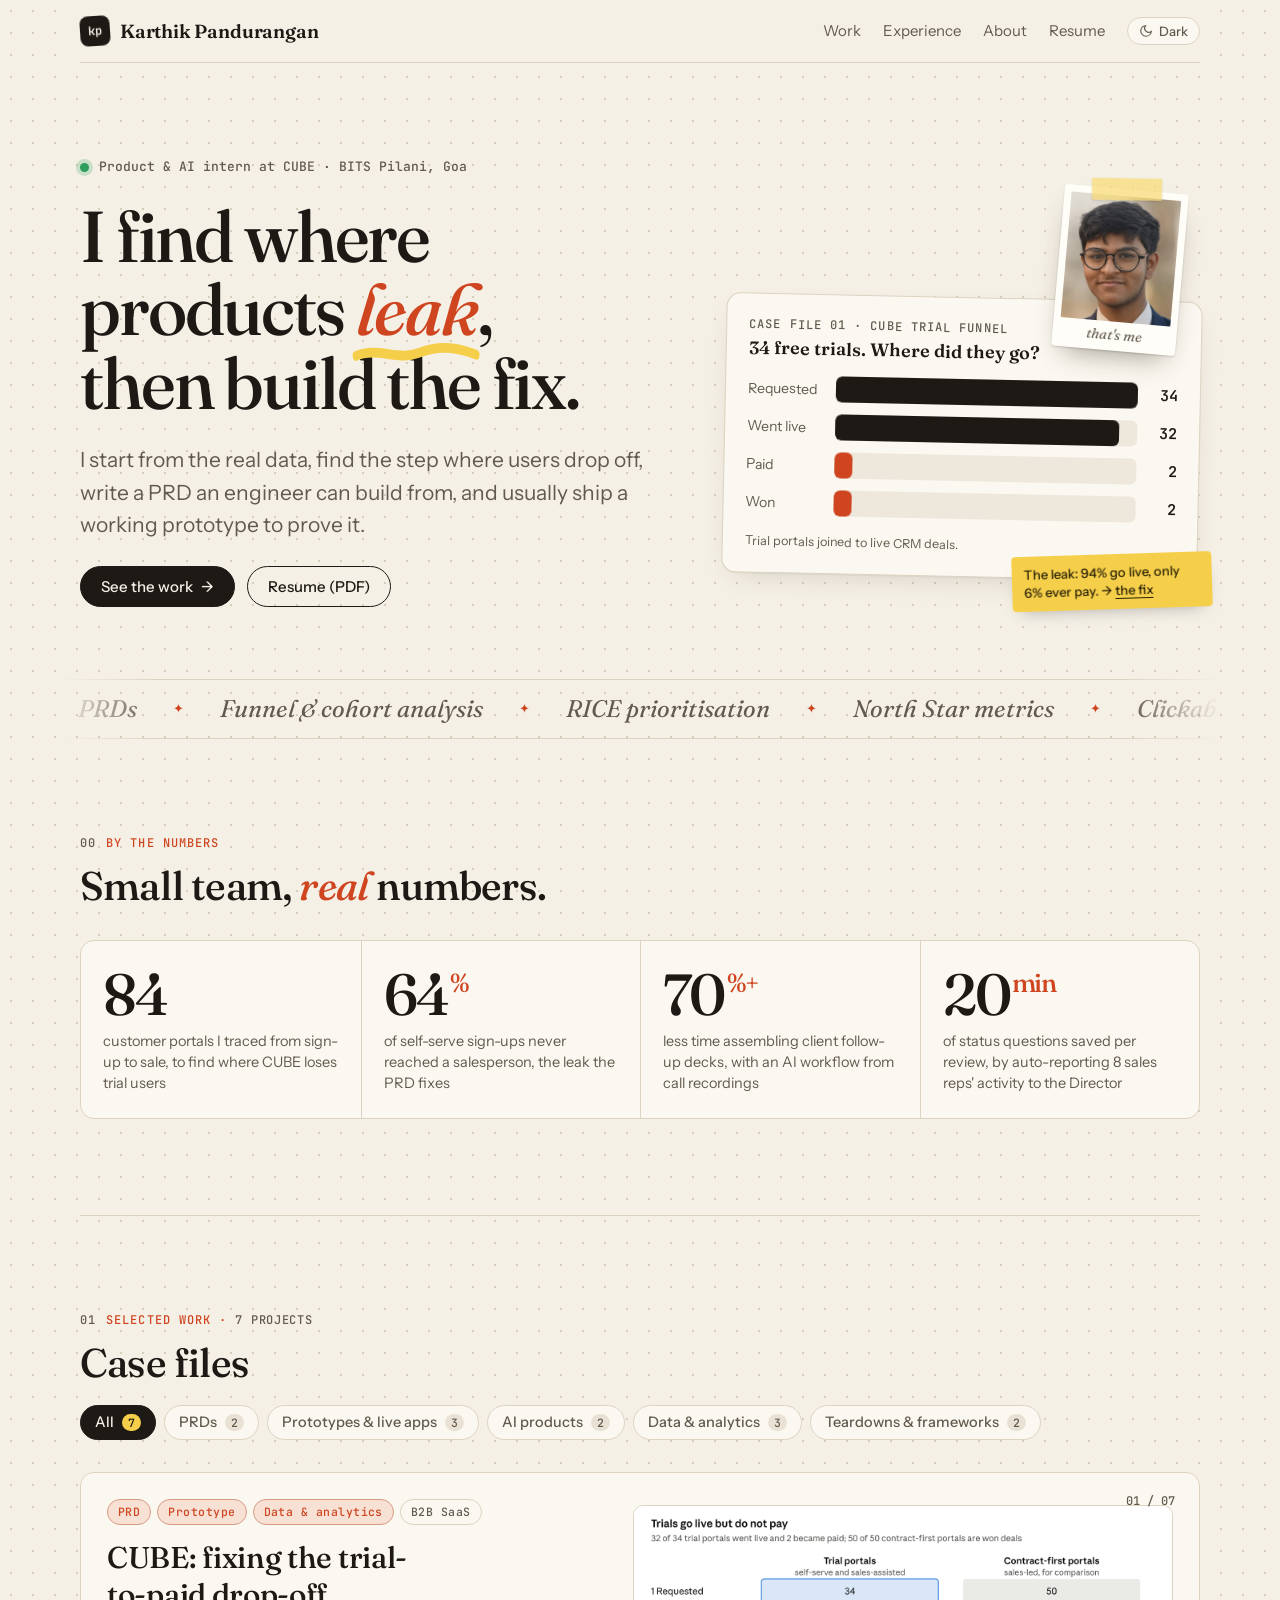
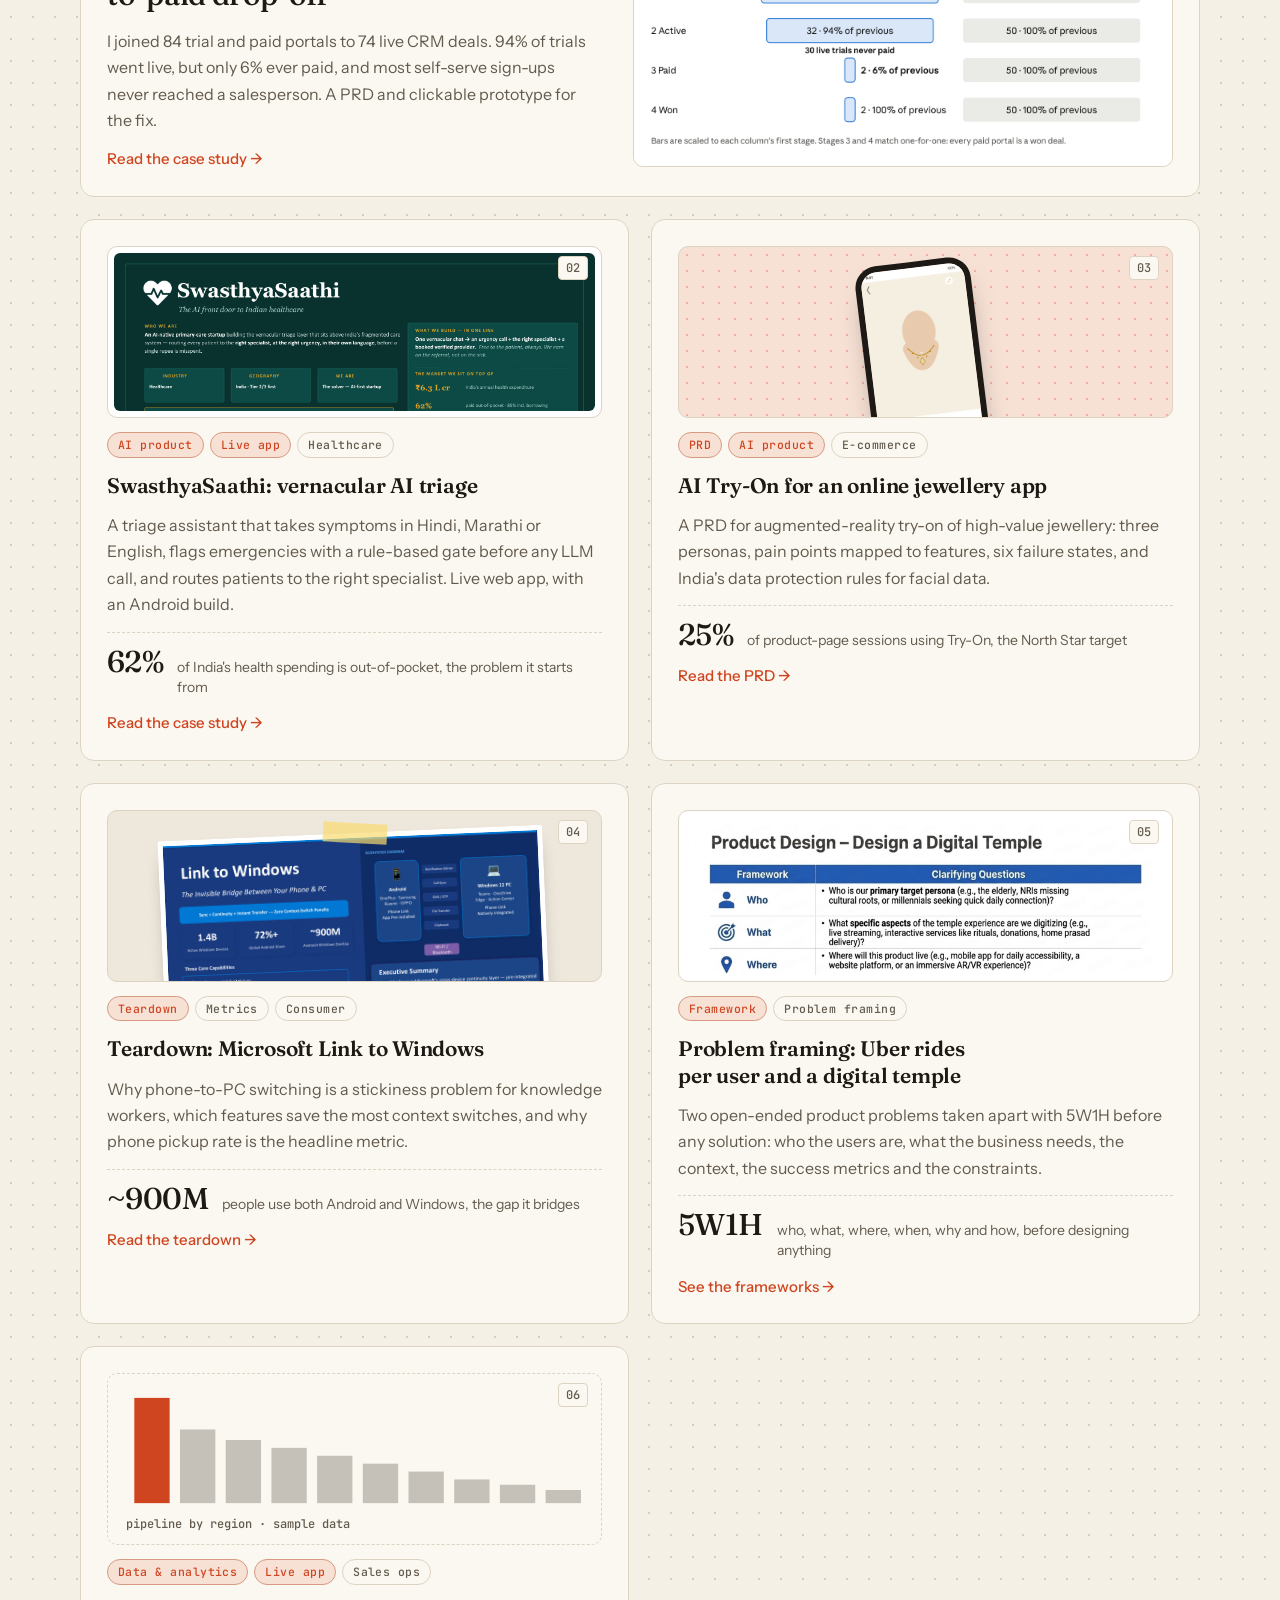
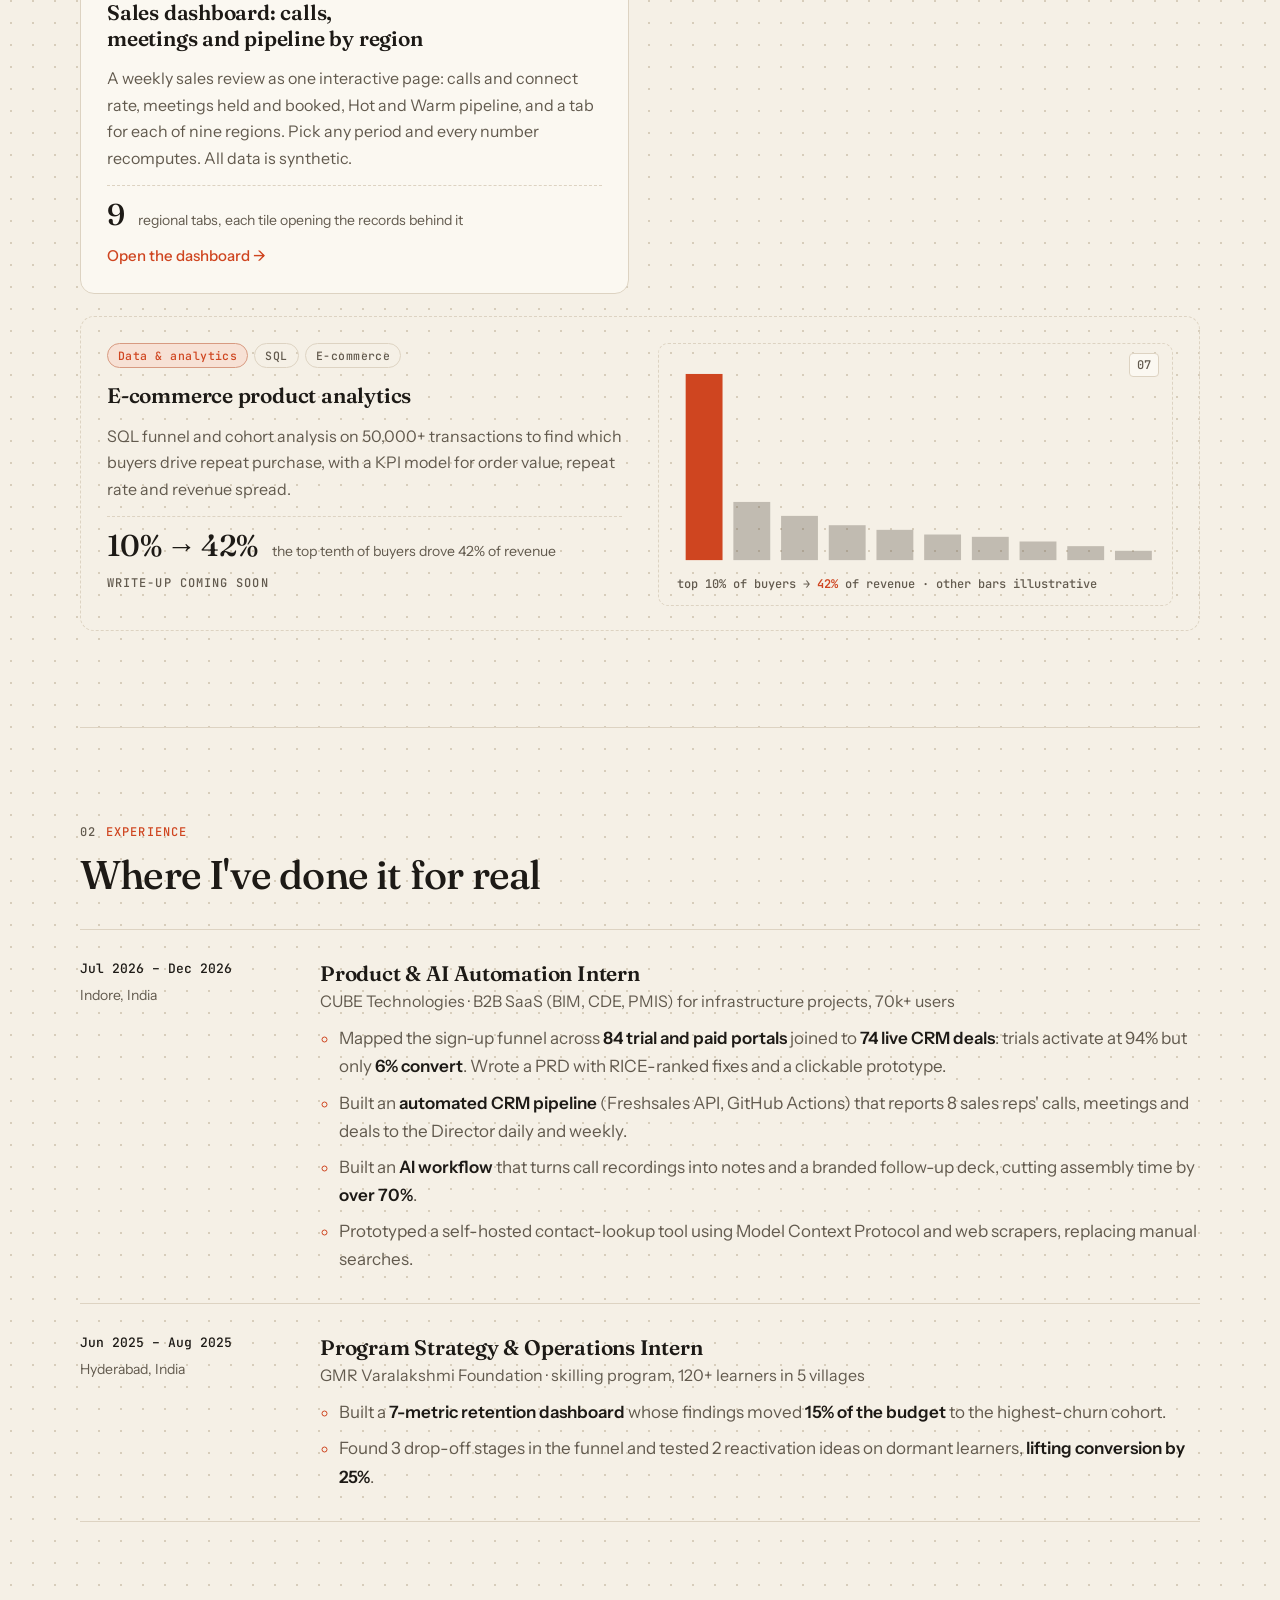
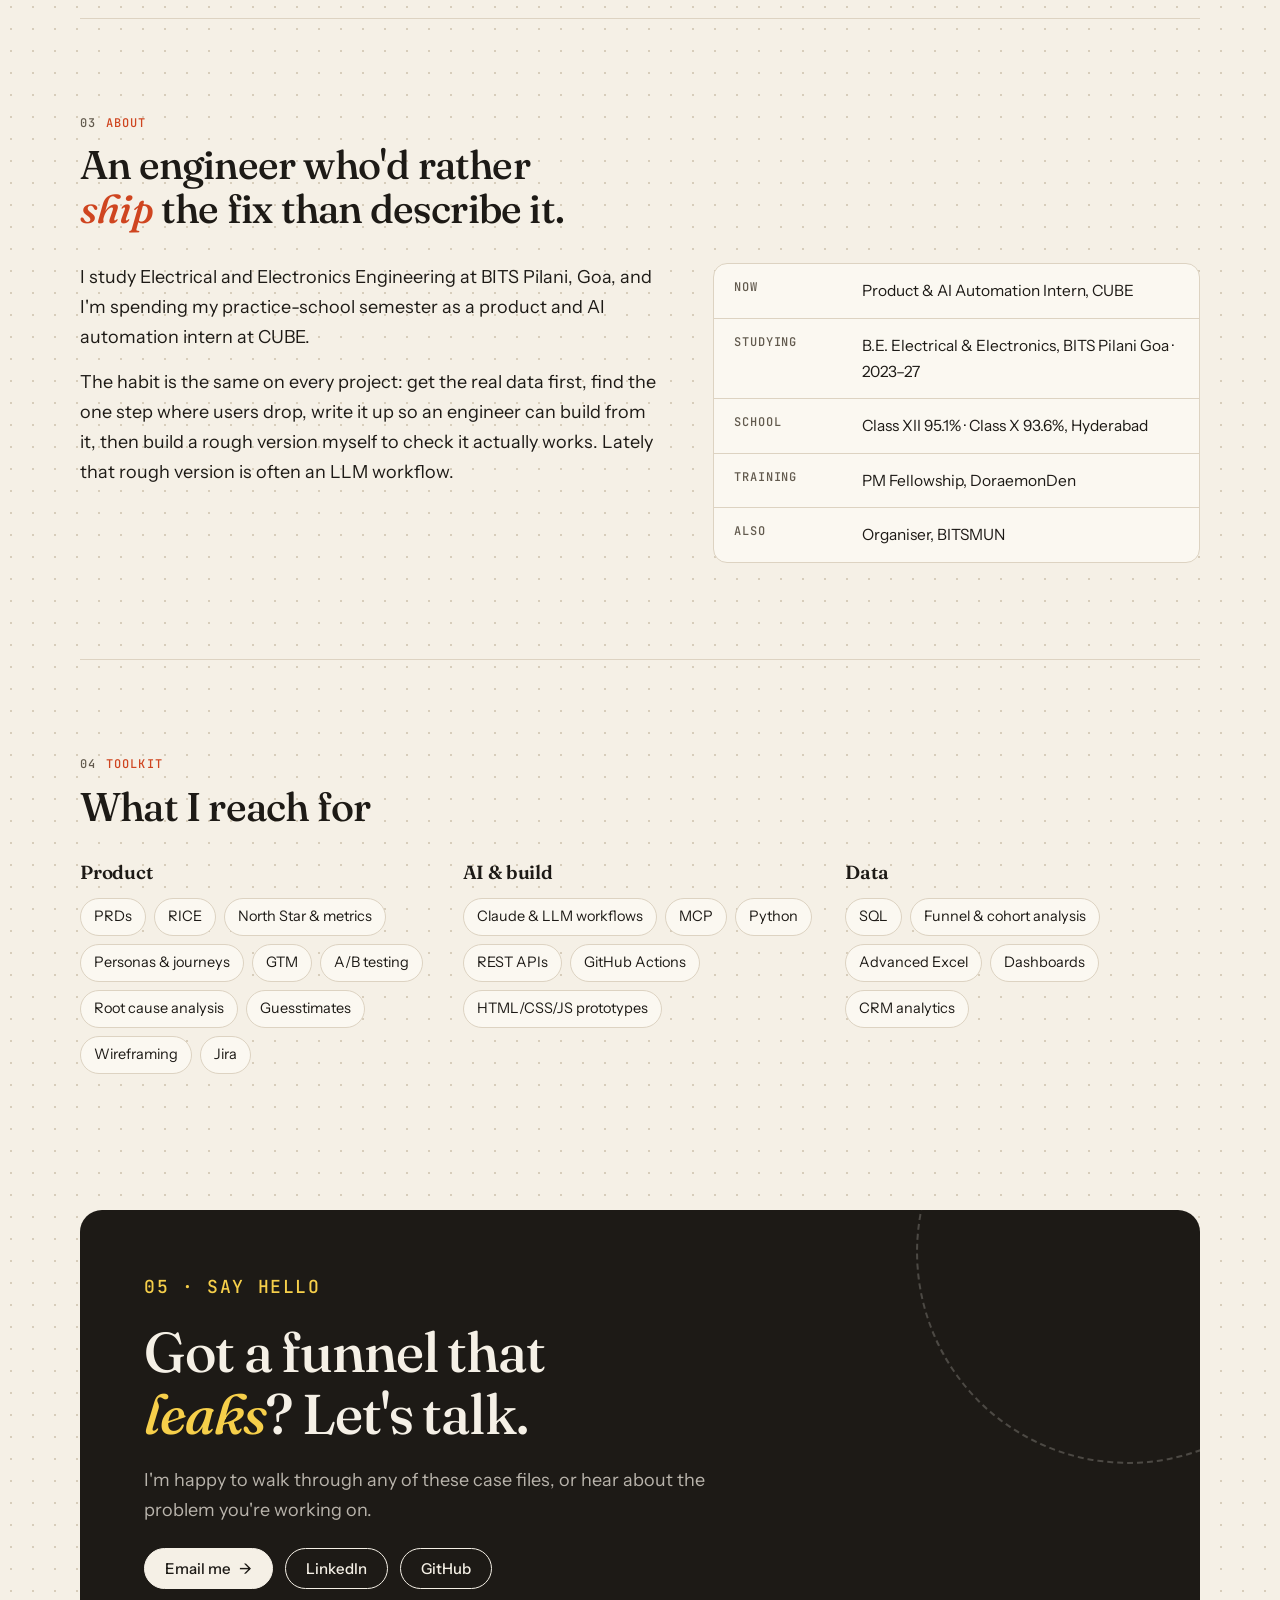
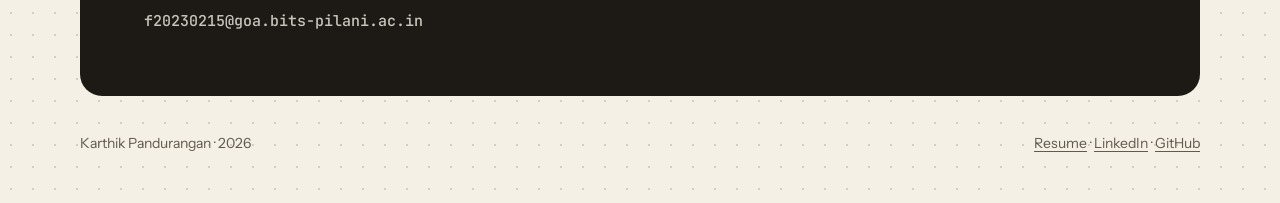
==== commit 276e620d: "Add sales dashboard project with sample data" ====
--- a/index.html
+++ b/index.html
@@ -110,7 +110,7 @@
           <span class="go">Read the case study →</span>
         </div>
         <div class="shot"><img src="projects/cube-trial-to-paid/img/funnel.png" width="1344" height="650" alt="Funnel chart: 32 of 34 trial portals went live and 2 became paid, against 50 of 50 contract-first portals won"></div>
-        <span class="idx">01 / 06</span>
+        <span class="idx">01 / 07</span>
       </a>
 
       <a class="card reveal" href="projects/swasthyasaathi/" data-cats="ai prototype">
@@ -151,6 +151,24 @@
         <p>Two open-ended product problems taken apart with 5W1H before any solution: who the users are, what the business needs, the context, the success metrics and the constraints.</p>
         <div class="fact"><b>5W1H</b>who, what, where, when, why and how, before designing anything</div>
         <span class="go">See the frameworks →</span>
+      </a>
+
+      <a class="card reveal" href="projects/sales-dashboard/" data-cats="analytics prototype">
+        <div class="vis chart" role="img" aria-label="Bar chart of Hot and Warm pipeline value by region on the sample sales dashboard">
+          <svg viewBox="0 0 220 90" preserveAspectRatio="none" aria-hidden="true">
+            <rect class="lead" x="4" y="6" width="17" height="80"/>
+            <rect x="26" y="30" width="17" height="56"/><rect x="48" y="38" width="17" height="48"/><rect x="70" y="44" width="17" height="42"/>
+            <rect x="92" y="50" width="17" height="36"/><rect x="114" y="56" width="17" height="30"/><rect x="136" y="62" width="17" height="24"/>
+            <rect x="158" y="68" width="17" height="18"/><rect x="180" y="72" width="17" height="14"/><rect x="202" y="76" width="17" height="10"/>
+          </svg>
+          <span class="tag">pipeline by region · sample data</span>
+        </div>
+        <span class="idx">06</span>
+        <div class="tags"><span class="cat">Data &amp; analytics</span><span class="cat">Live app</span><span>Sales ops</span></div>
+        <h3>Sales dashboard: calls, meetings and pipeline by region</h3>
+        <p>A weekly sales review as one interactive page: calls and connect rate, meetings held and booked, Hot and Warm pipeline, and a tab for each of nine regions. Pick any period and every number recomputes. All data is synthetic.</p>
+        <div class="fact"><b>9</b>regional tabs, each tile opening the records behind it</div>
+        <span class="go">Open the dashboard →</span>
       </a>
 
       <div class="card soon reveal" data-cats="analytics">
@@ -163,7 +181,7 @@
           </svg>
           <span class="tag">top 10% of buyers → <b>42%</b> of revenue · other bars illustrative</span>
         </div>
-        <span class="idx">06</span>
+        <span class="idx">07</span>
         <div class="tags"><span class="cat">Data &amp; analytics</span><span>SQL</span><span>E-commerce</span></div>
         <h3>E-commerce product analytics</h3>
         <p>SQL funnel and cohort analysis on 50,000+ transactions to find which buyers drive repeat purchase, with a KPI model for order value, repeat rate and revenue spread.</p>
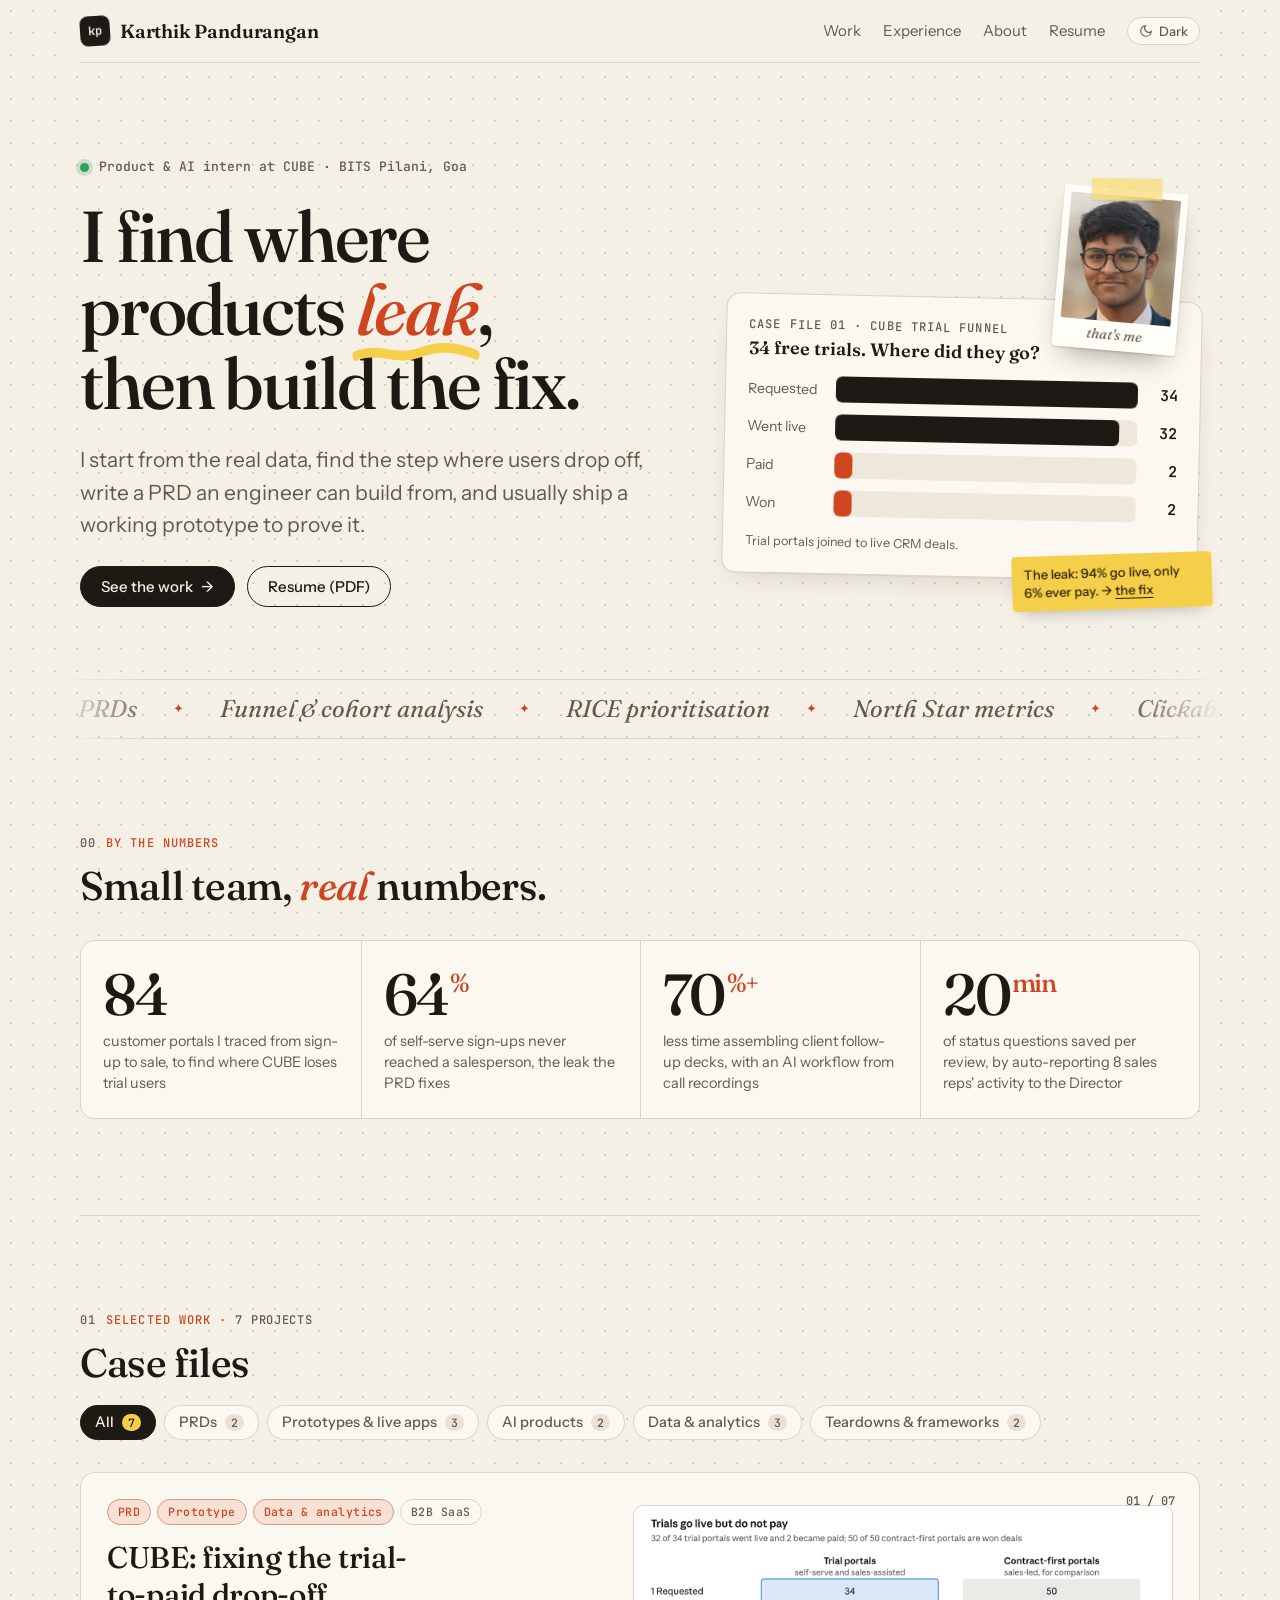
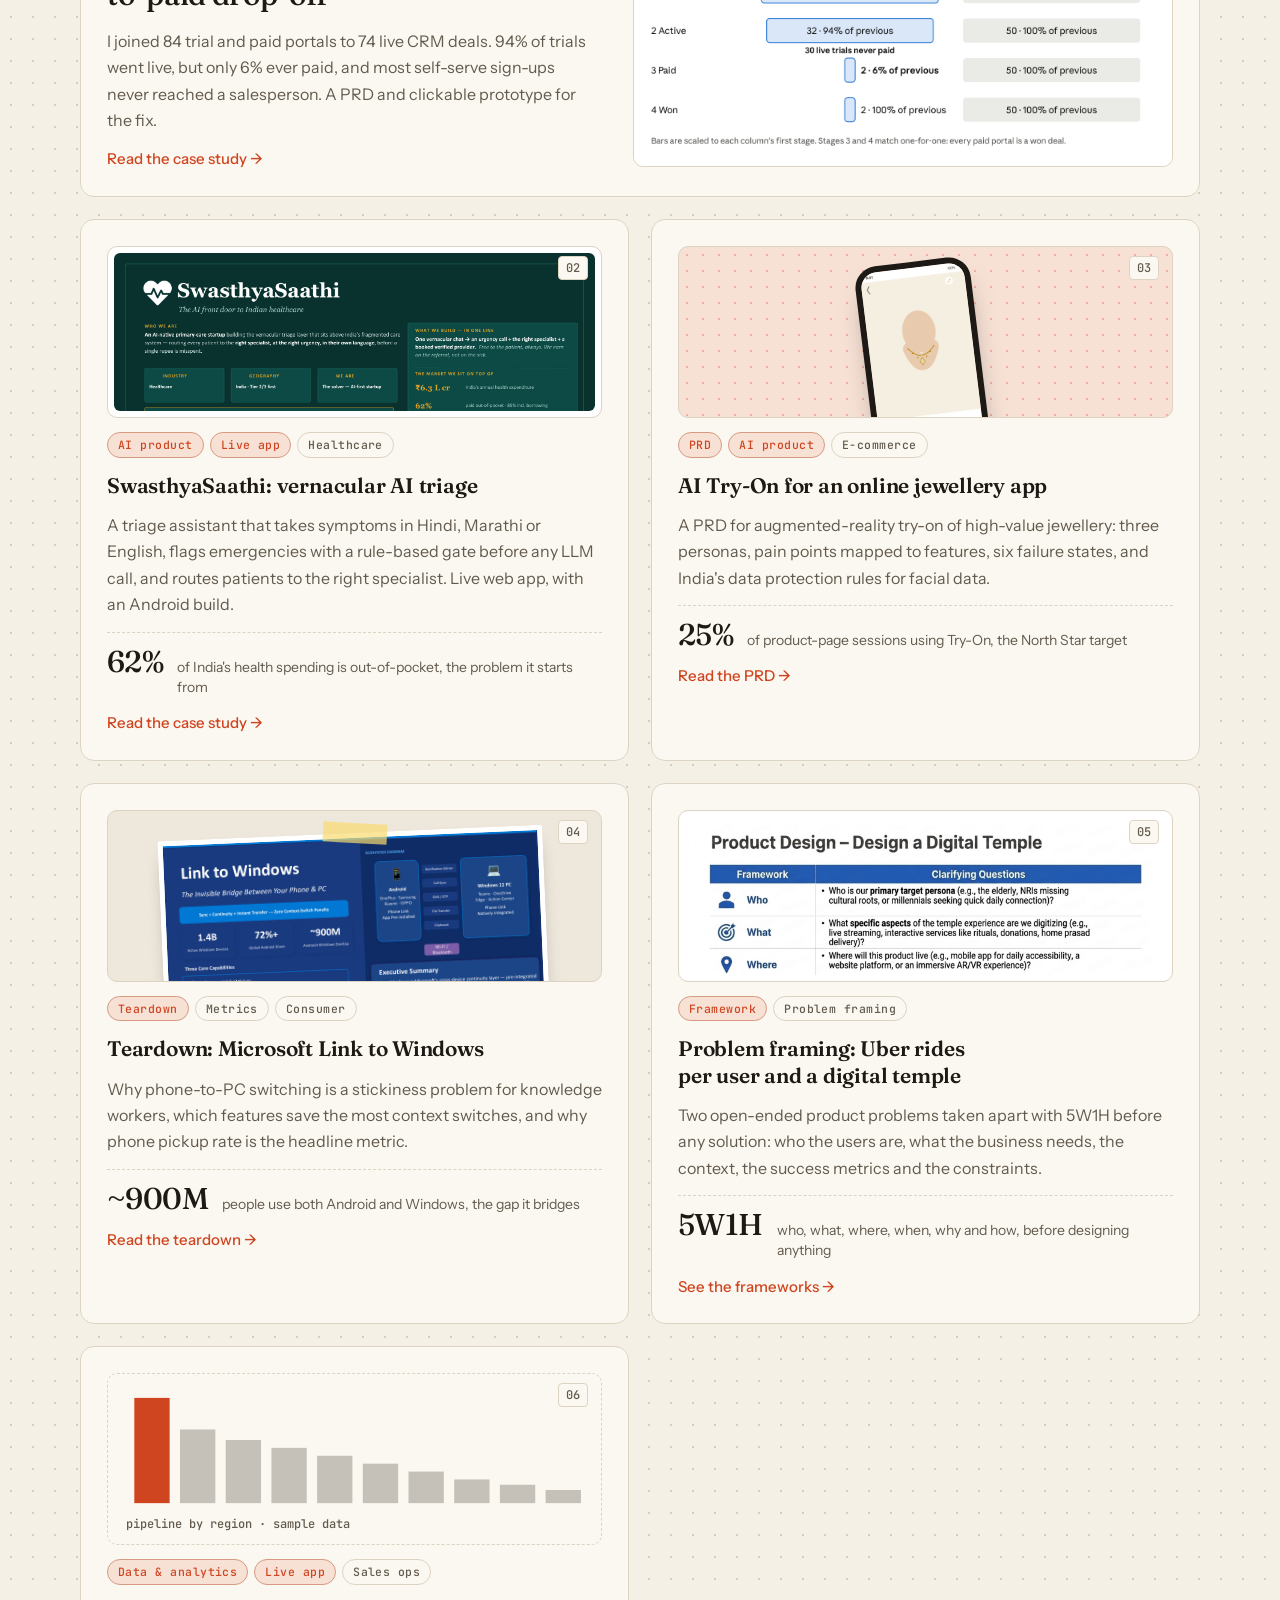
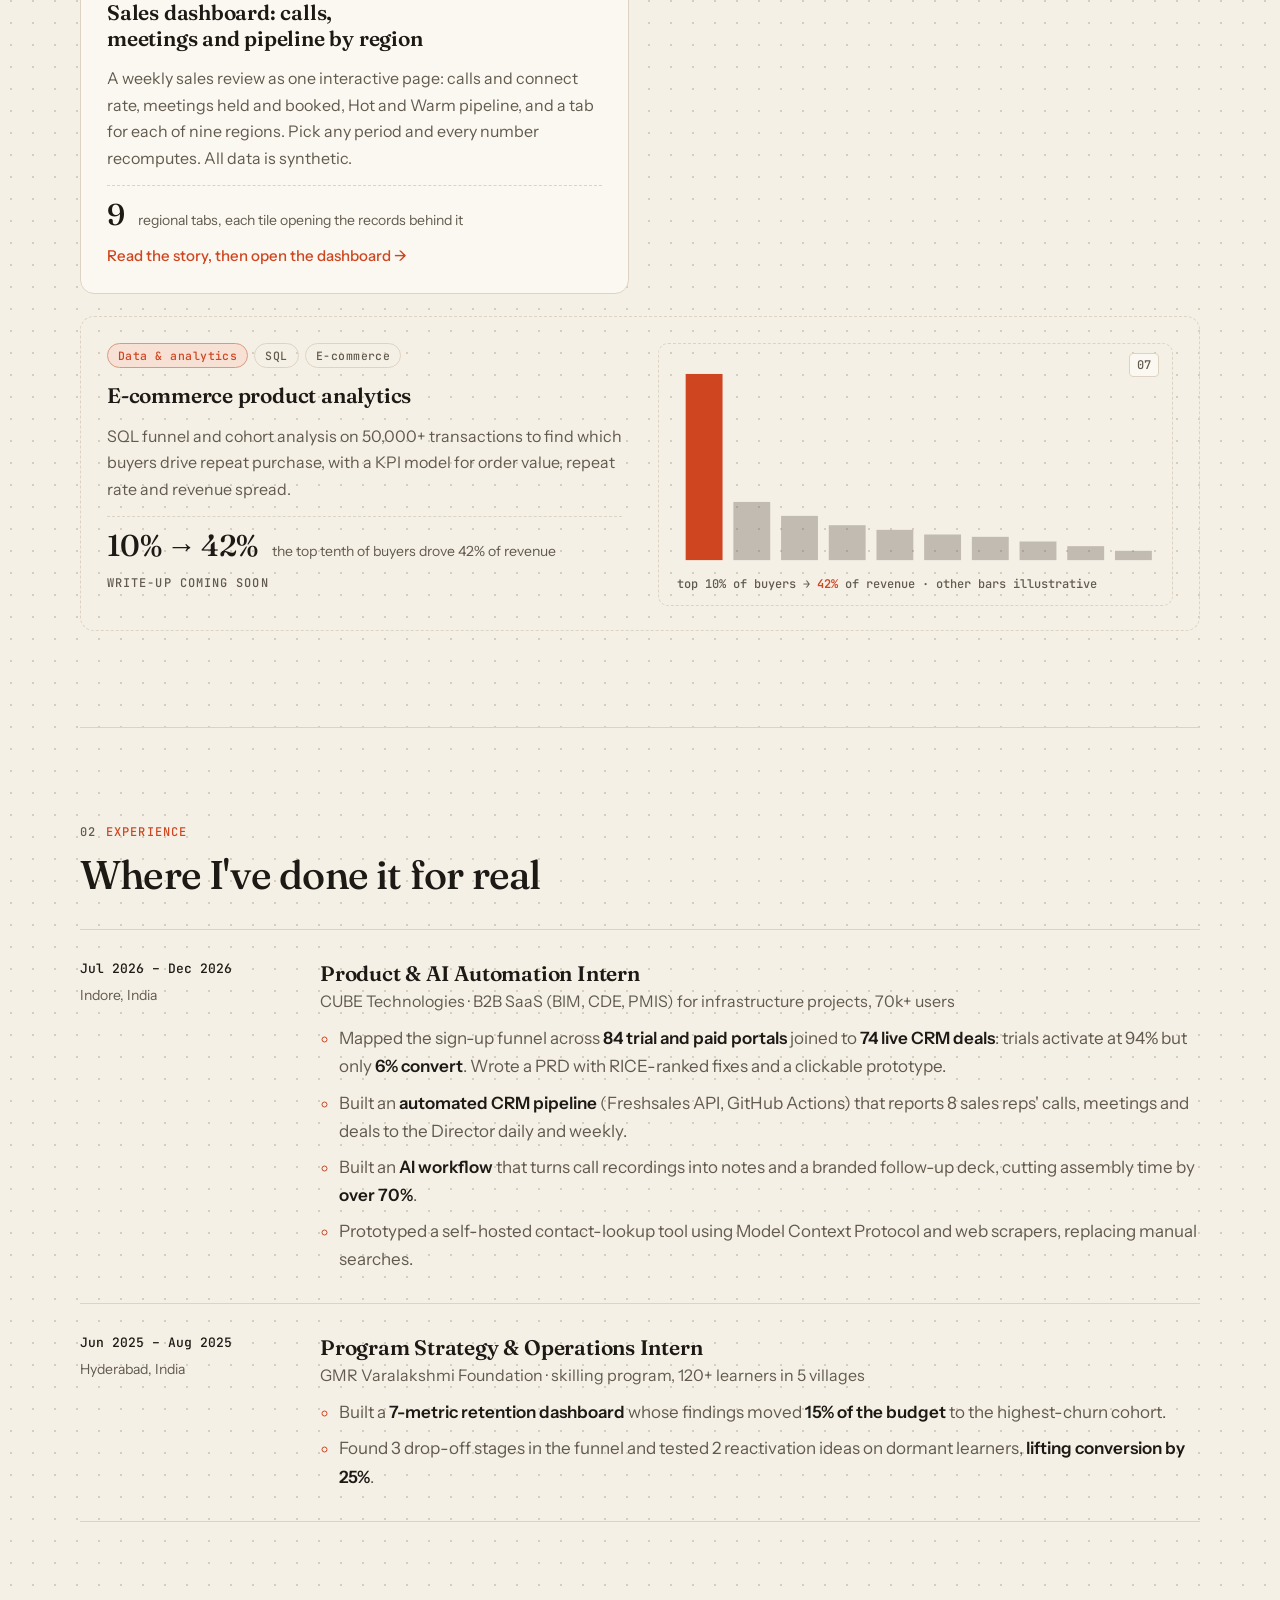
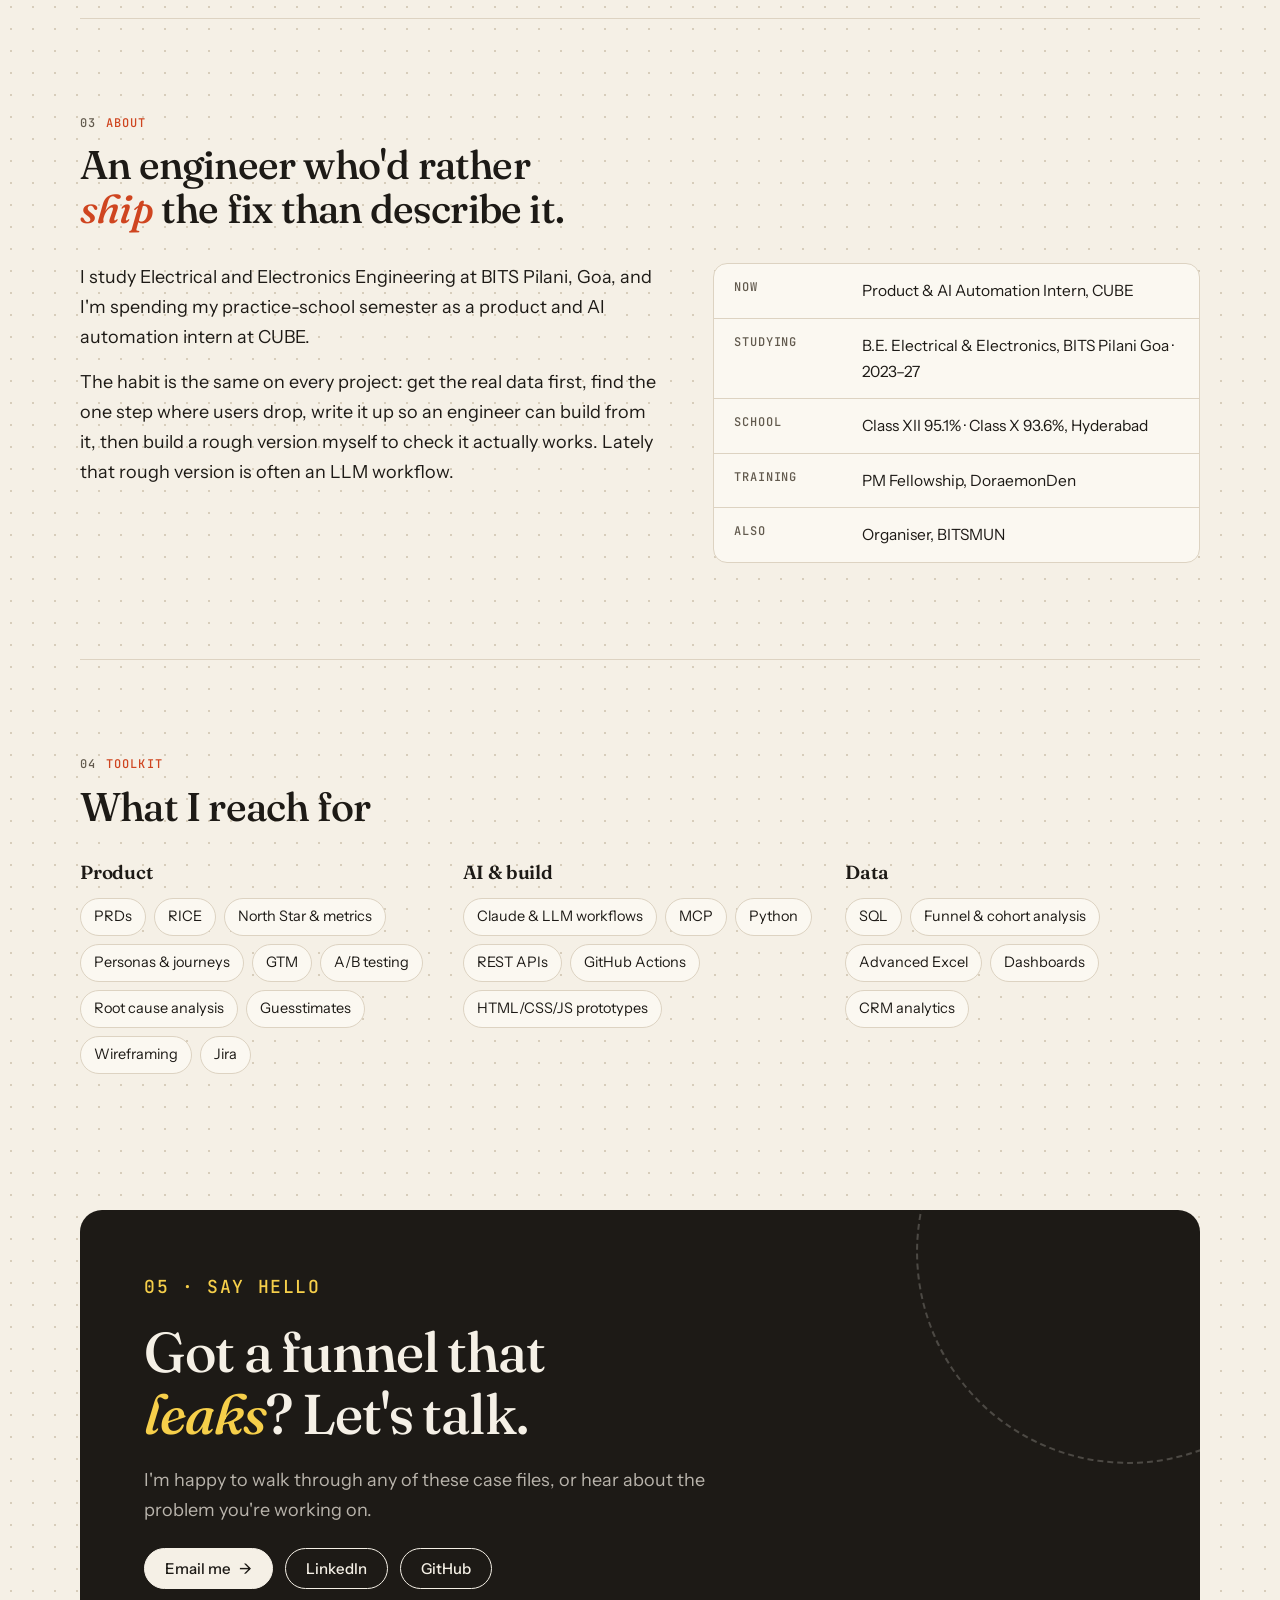
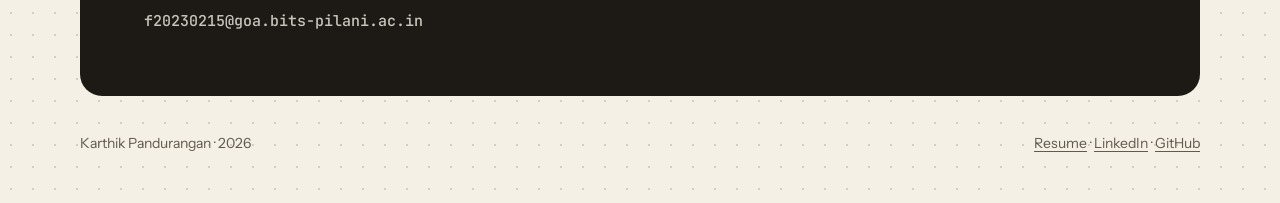
==== commit 84d7c828: "Add sales dashboard case study; move demo to /app" ====
--- a/index.html
+++ b/index.html
@@ -168,7 +168,7 @@
         <h3>Sales dashboard: calls, meetings and pipeline by region</h3>
         <p>A weekly sales review as one interactive page: calls and connect rate, meetings held and booked, Hot and Warm pipeline, and a tab for each of nine regions. Pick any period and every number recomputes. All data is synthetic.</p>
         <div class="fact"><b>9</b>regional tabs, each tile opening the records behind it</div>
-        <span class="go">Open the dashboard →</span>
+        <span class="go">Read the story, then open the dashboard →</span>
       </a>
 
       <div class="card soon reveal" data-cats="analytics">
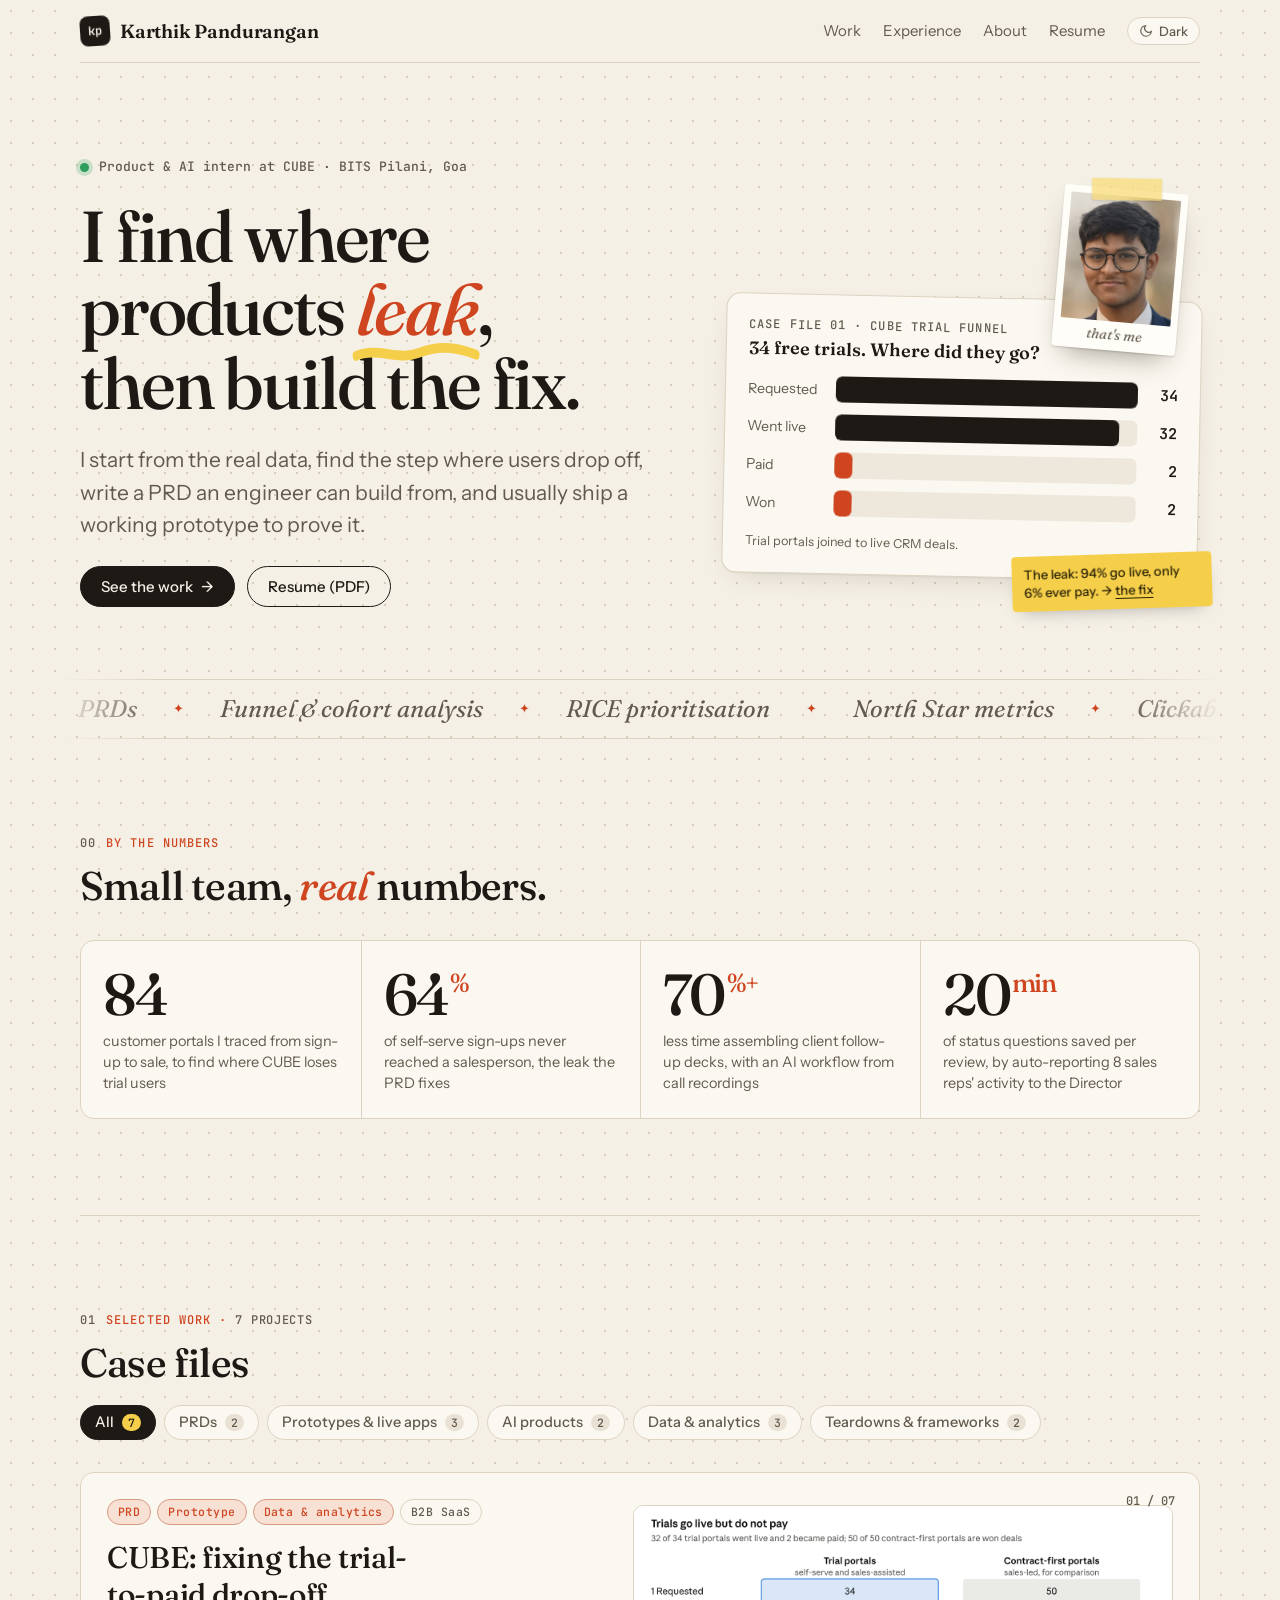
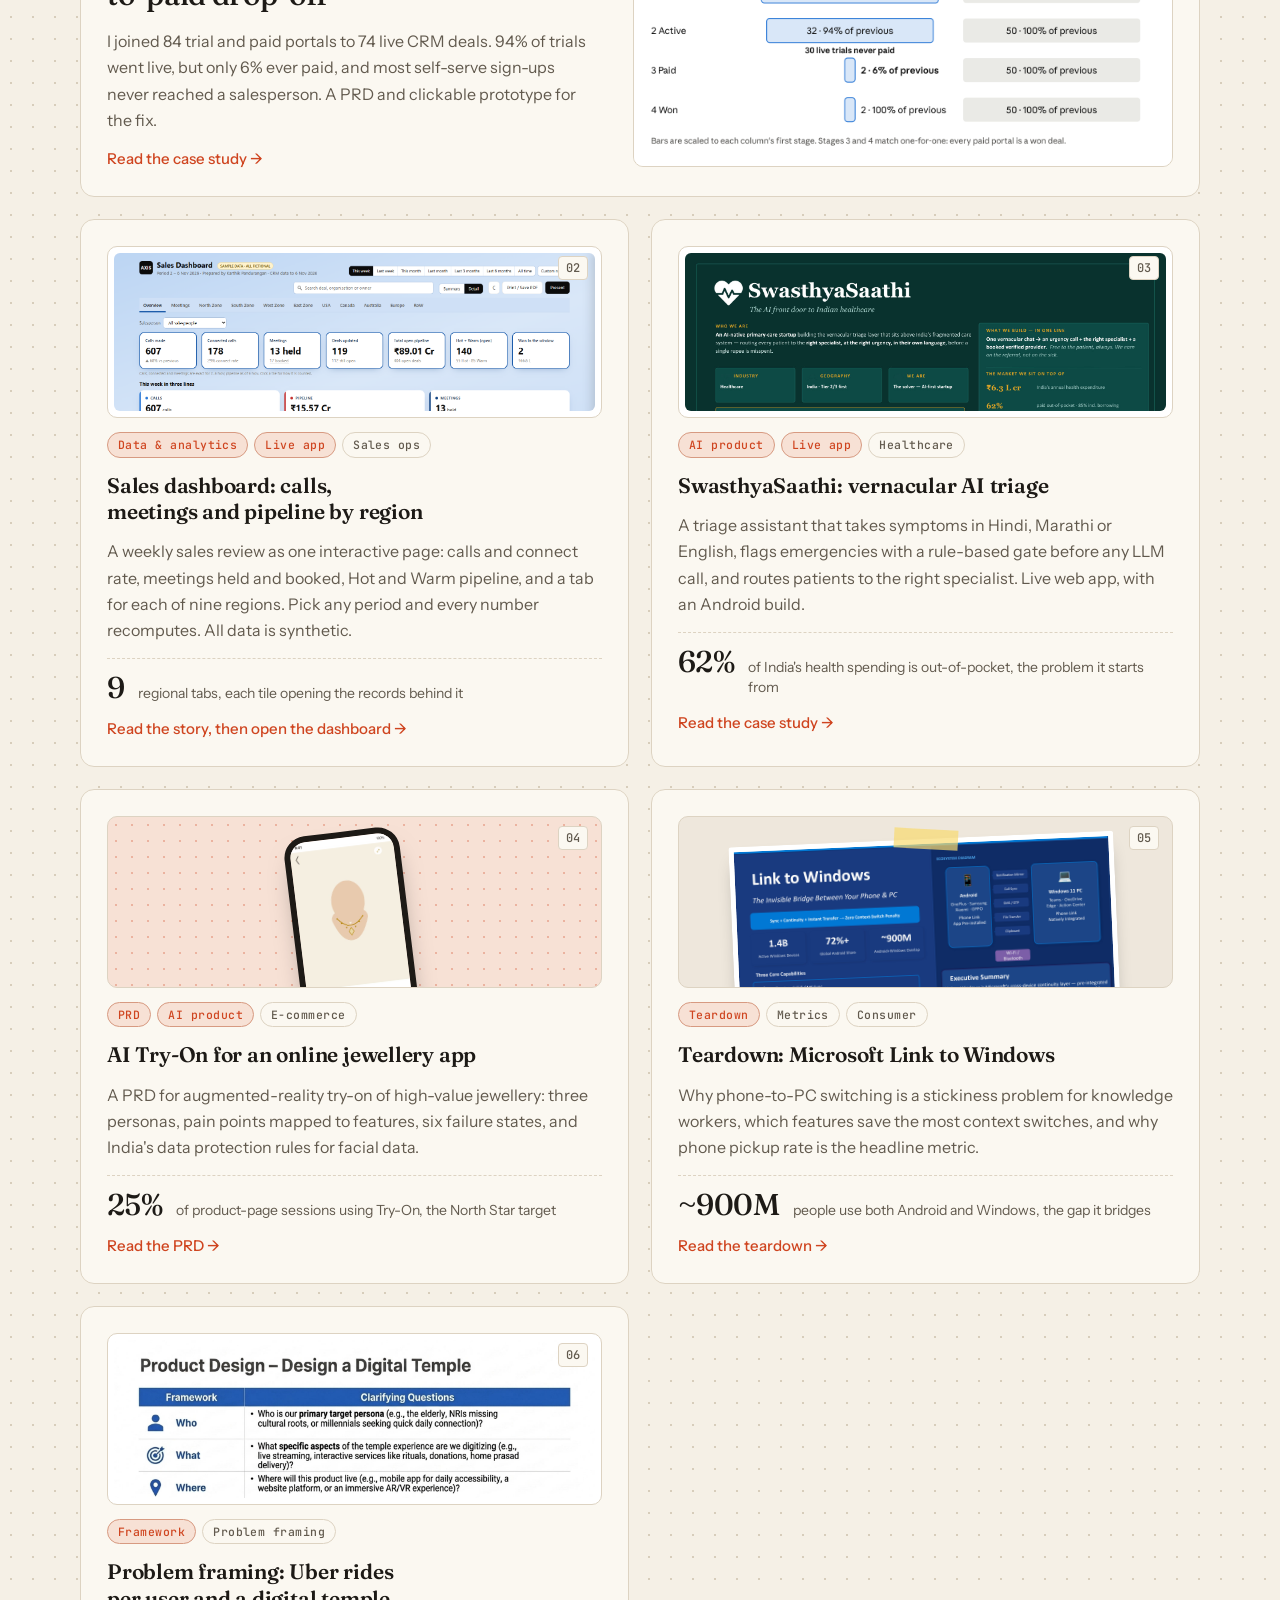
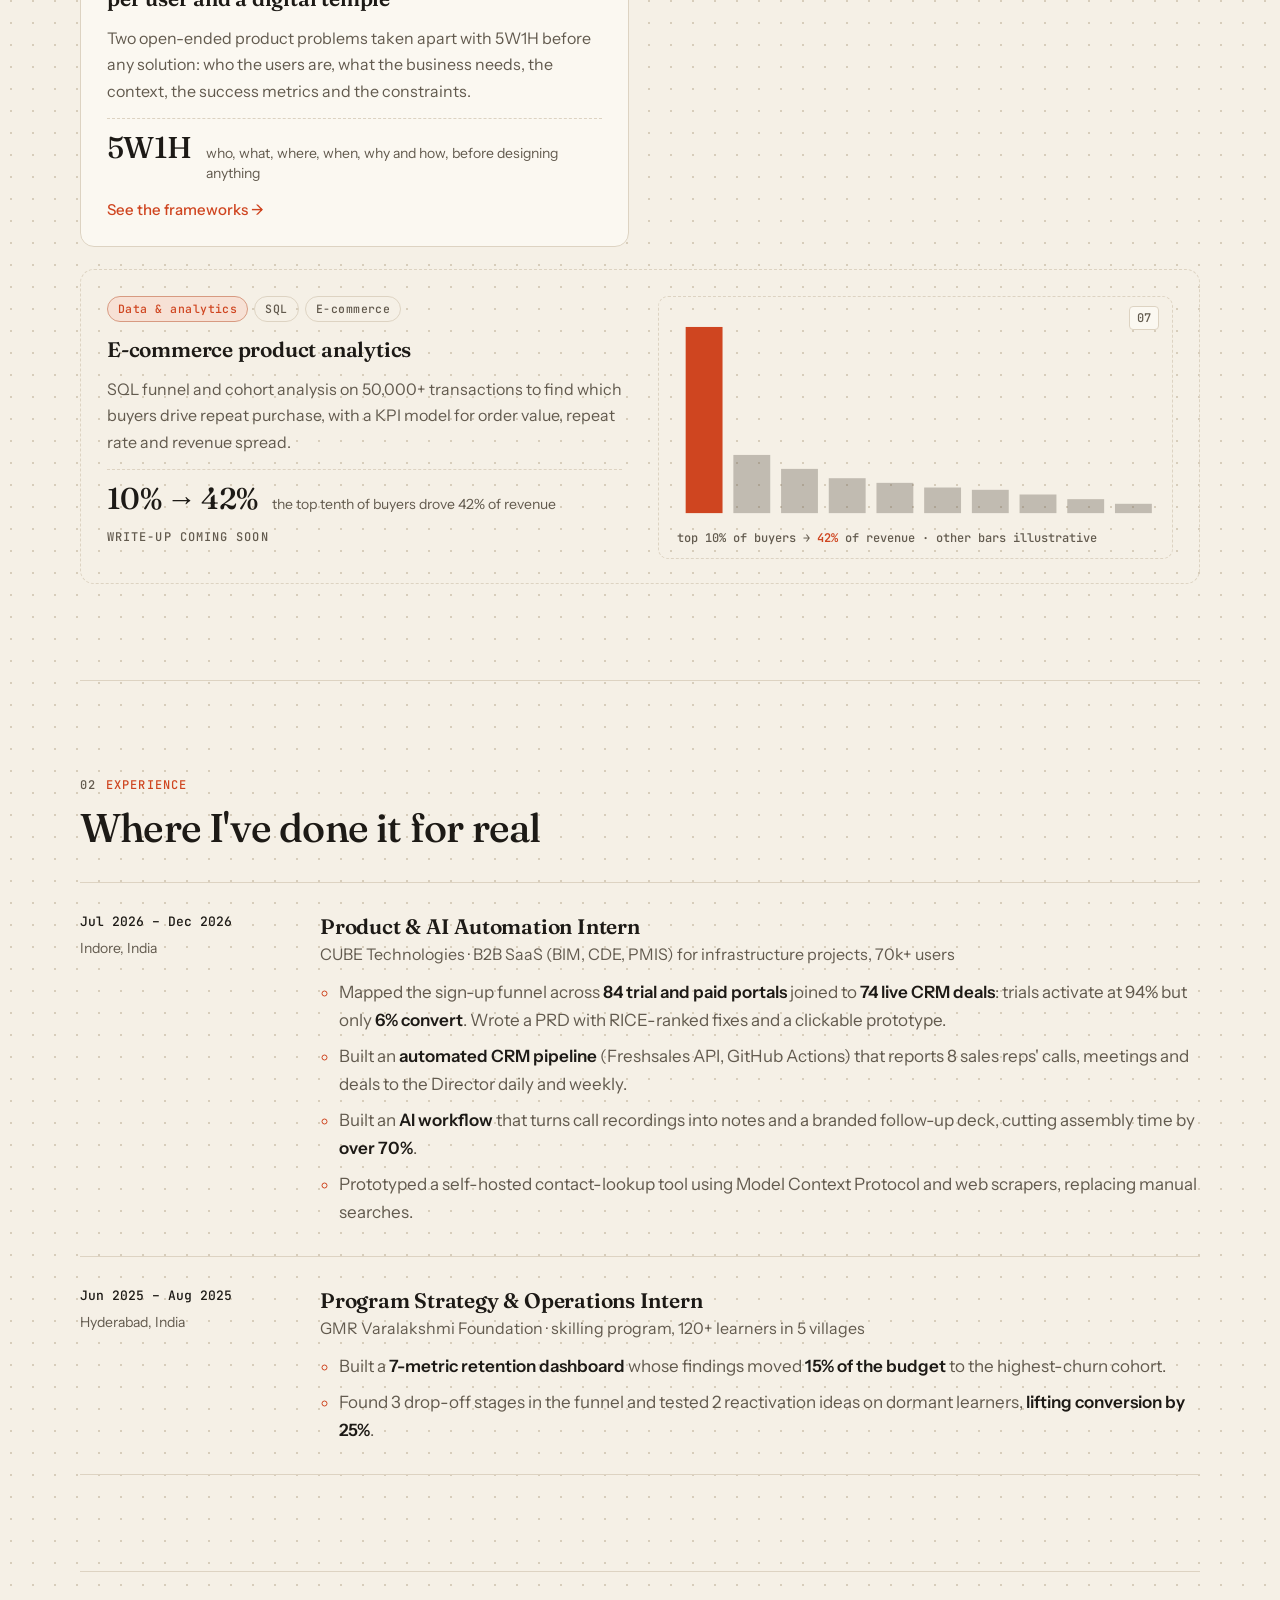
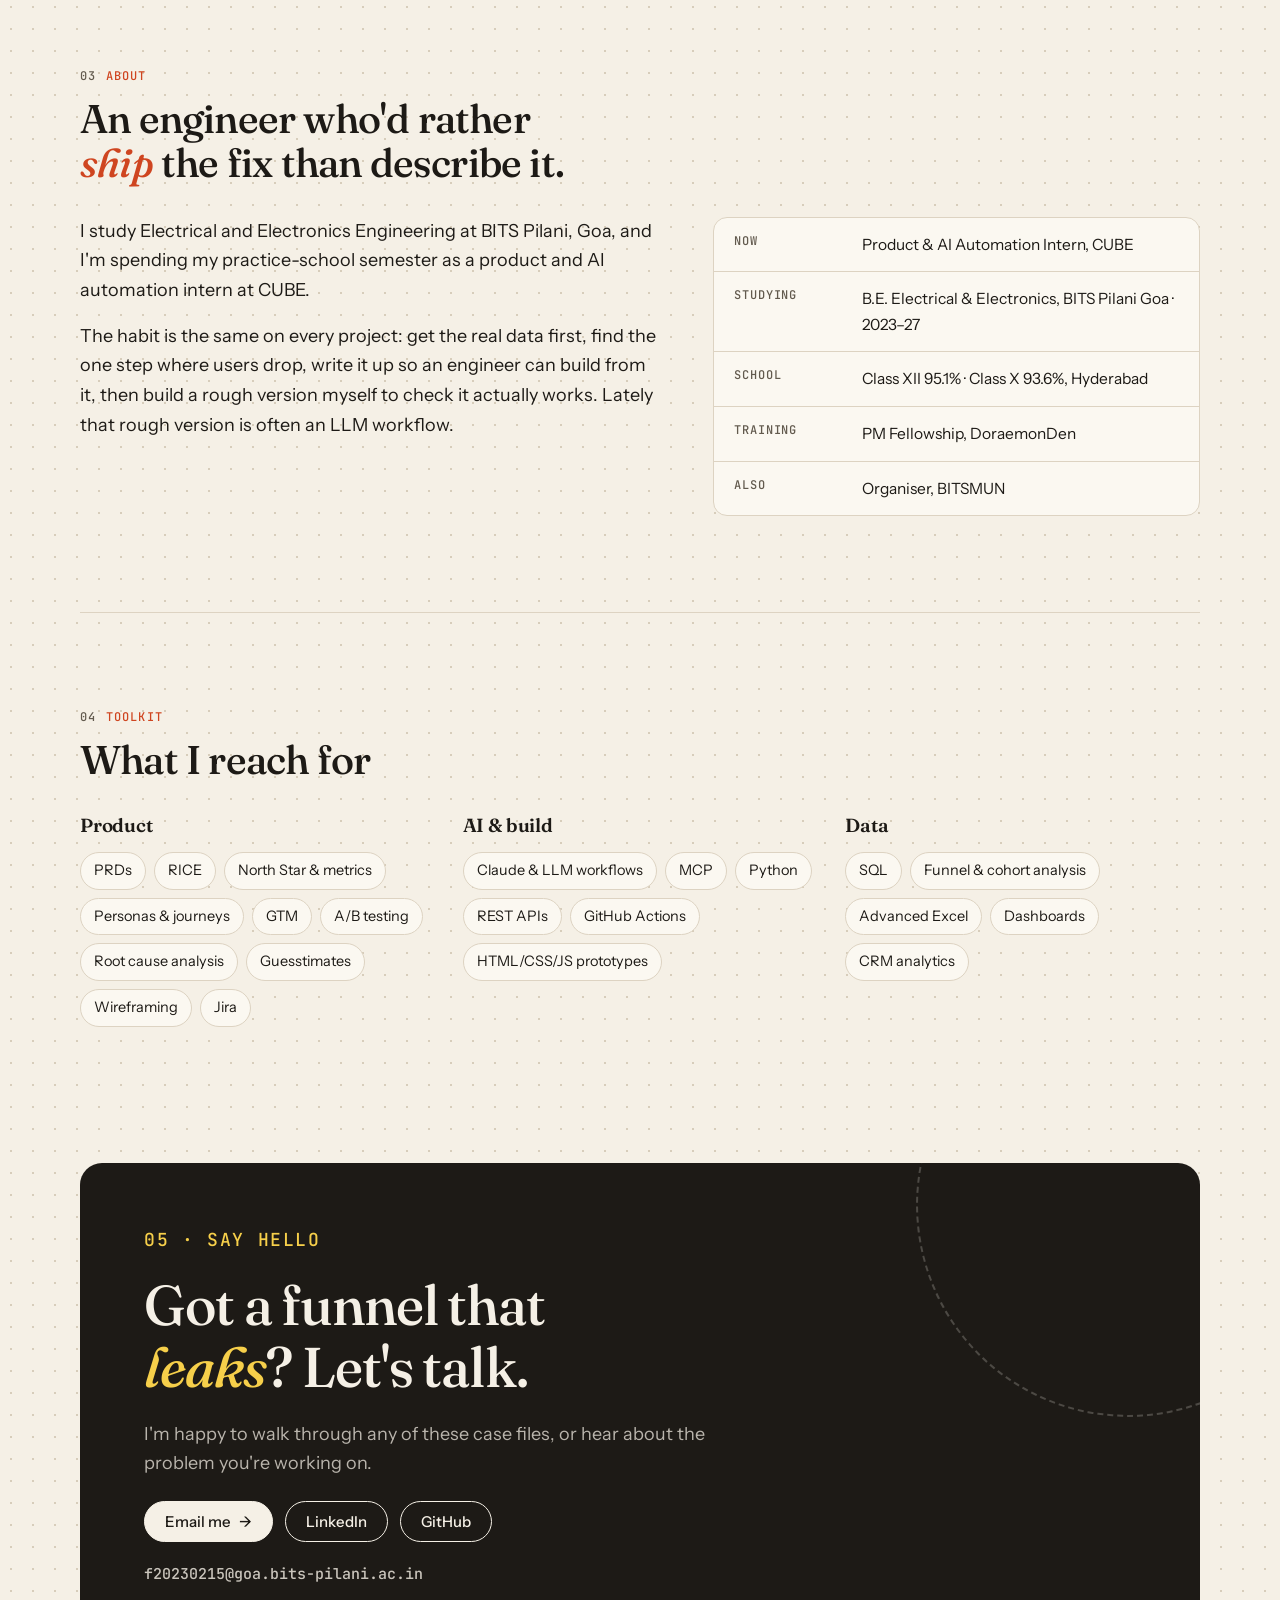
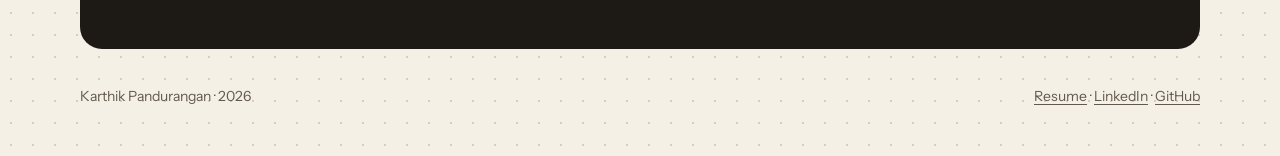
==== commit a8830278: "Add dashboard screenshot to its card and move it to position 2" ====
--- a/index.html
+++ b/index.html
@@ -113,9 +113,19 @@
         <span class="idx">01 / 07</span>
       </a>
 
+      <a class="card reveal" href="projects/sales-dashboard/" data-cats="analytics prototype">
+        <div class="vis slide"><img src="projects/sales-dashboard/img/overview.png" width="1440" height="900" loading="lazy" alt="Sales dashboard overview: calls, meetings and pipeline tiles, and a day-by-day calls chart, with a tab for each region (sample data)"></div>
+        <span class="idx">02</span>
+        <div class="tags"><span class="cat">Data &amp; analytics</span><span class="cat">Live app</span><span>Sales ops</span></div>
+        <h3>Sales dashboard: calls, meetings and pipeline by region</h3>
+        <p>A weekly sales review as one interactive page: calls and connect rate, meetings held and booked, Hot and Warm pipeline, and a tab for each of nine regions. Pick any period and every number recomputes. All data is synthetic.</p>
+        <div class="fact"><b>9</b>regional tabs, each tile opening the records behind it</div>
+        <span class="go">Read the story, then open the dashboard →</span>
+      </a>
+
       <a class="card reveal" href="projects/swasthyasaathi/" data-cats="ai prototype">
         <div class="vis slide"><img src="projects/swasthyasaathi/img/slide-01.jpg" width="1600" height="900" loading="lazy" alt="SwasthyaSaathi strategy deck cover: the AI front door to Indian healthcare"></div>
-        <span class="idx">02</span>
+        <span class="idx">03</span>
         <div class="tags"><span class="cat">AI product</span><span class="cat">Live app</span><span>Healthcare</span></div>
         <h3>SwasthyaSaathi: vernacular AI triage</h3>
         <p>A triage assistant that takes symptoms in Hindi, Marathi or English, flags emergencies with a rule-based gate before any LLM call, and routes patients to the right specialist. Live web app, with an Android build.</p>
@@ -125,7 +135,7 @@
 
       <a class="card reveal" href="projects/ai-try-on/" data-cats="prd ai">
         <div class="vis phone"><img src="projects/ai-try-on/img/m05-result.jpg" width="500" height="1163" loading="lazy" alt="Try-On result screen: a necklace previewed on the shopper's neckline"></div>
-        <span class="idx">03</span>
+        <span class="idx">04</span>
         <div class="tags"><span class="cat">PRD</span><span class="cat">AI product</span><span>E-commerce</span></div>
         <h3>AI Try-On for an online jewellery app</h3>
         <p>A PRD for augmented-reality try-on of high-value jewellery: three personas, pain points mapped to features, six failure states, and India's data protection rules for facial data.</p>
@@ -135,7 +145,7 @@
 
       <a class="card reveal" href="projects/link-to-windows/" data-cats="teardown">
         <div class="vis print"><img src="projects/link-to-windows/img/slide-01.jpg" width="1600" height="900" loading="lazy" alt="Link to Windows teardown cover: key numbers and the phone-to-PC ecosystem"></div>
-        <span class="idx">04</span>
+        <span class="idx">05</span>
         <div class="tags"><span class="cat">Teardown</span><span>Metrics</span><span>Consumer</span></div>
         <h3>Teardown: Microsoft Link to Windows</h3>
         <p>Why phone-to-PC switching is a stickiness problem for knowledge workers, which features save the most context switches, and why phone pickup rate is the headline metric.</p>
@@ -145,7 +155,7 @@
 
       <a class="card reveal" href="projects/problem-framing/" data-cats="teardown">
         <div class="vis slide pin-top"><img src="projects/problem-framing/img/slide-01.jpg" width="1600" height="894" loading="lazy" alt="5W1H framework table for designing a digital temple"></div>
-        <span class="idx">05</span>
+        <span class="idx">06</span>
         <div class="tags"><span class="cat">Framework</span><span>Problem framing</span></div>
         <h3>Problem framing: Uber rides per user and a digital temple</h3>
         <p>Two open-ended product problems taken apart with 5W1H before any solution: who the users are, what the business needs, the context, the success metrics and the constraints.</p>
@@ -153,23 +163,7 @@
         <span class="go">See the frameworks →</span>
       </a>
 
-      <a class="card reveal" href="projects/sales-dashboard/" data-cats="analytics prototype">
-        <div class="vis chart" role="img" aria-label="Bar chart of Hot and Warm pipeline value by region on the sample sales dashboard">
-          <svg viewBox="0 0 220 90" preserveAspectRatio="none" aria-hidden="true">
-            <rect class="lead" x="4" y="6" width="17" height="80"/>
-            <rect x="26" y="30" width="17" height="56"/><rect x="48" y="38" width="17" height="48"/><rect x="70" y="44" width="17" height="42"/>
-            <rect x="92" y="50" width="17" height="36"/><rect x="114" y="56" width="17" height="30"/><rect x="136" y="62" width="17" height="24"/>
-            <rect x="158" y="68" width="17" height="18"/><rect x="180" y="72" width="17" height="14"/><rect x="202" y="76" width="17" height="10"/>
-          </svg>
-          <span class="tag">pipeline by region · sample data</span>
-        </div>
-        <span class="idx">06</span>
-        <div class="tags"><span class="cat">Data &amp; analytics</span><span class="cat">Live app</span><span>Sales ops</span></div>
-        <h3>Sales dashboard: calls, meetings and pipeline by region</h3>
-        <p>A weekly sales review as one interactive page: calls and connect rate, meetings held and booked, Hot and Warm pipeline, and a tab for each of nine regions. Pick any period and every number recomputes. All data is synthetic.</p>
-        <div class="fact"><b>9</b>regional tabs, each tile opening the records behind it</div>
-        <span class="go">Read the story, then open the dashboard →</span>
-      </a>
+
 
       <div class="card soon reveal" data-cats="analytics">
         <div class="vis chart" role="img" aria-label="Illustrative bar chart of revenue by buyer decile: the top 10% of buyers bring 42% of revenue; the other bars are illustrative">
